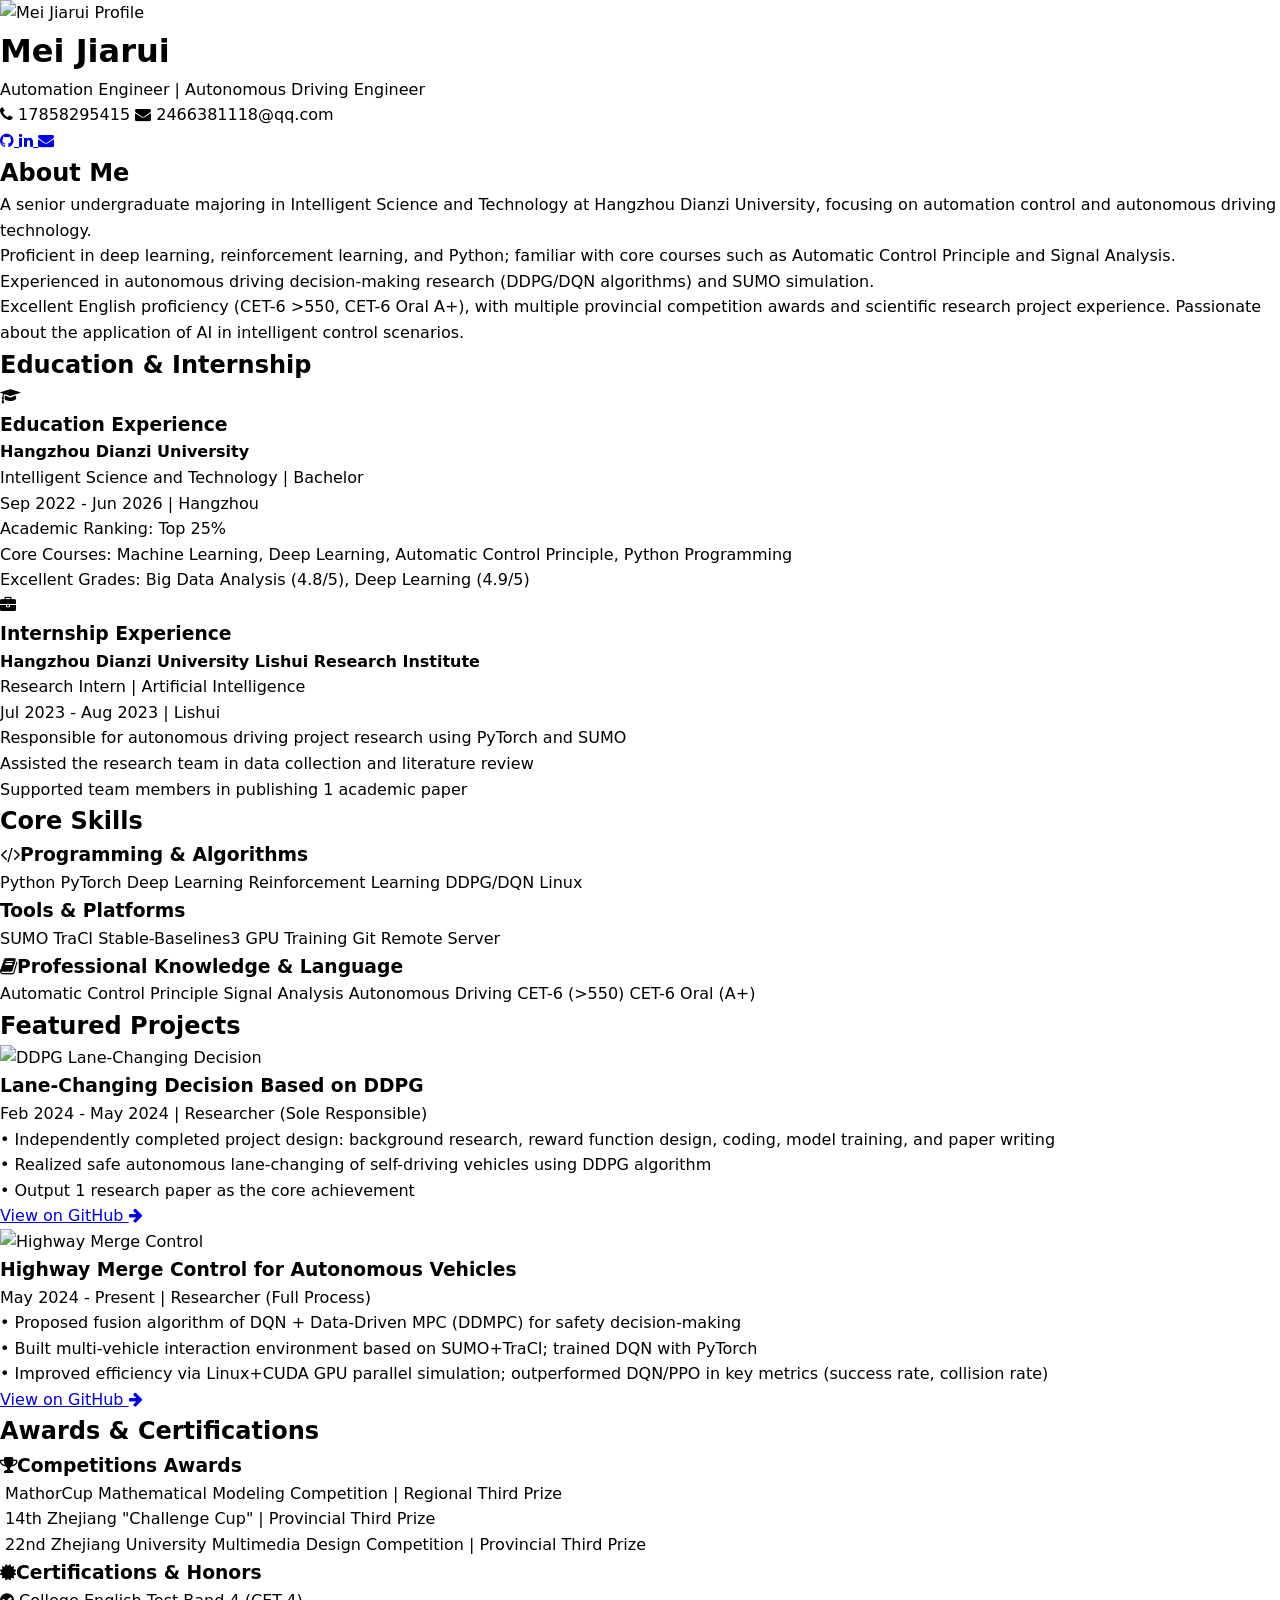
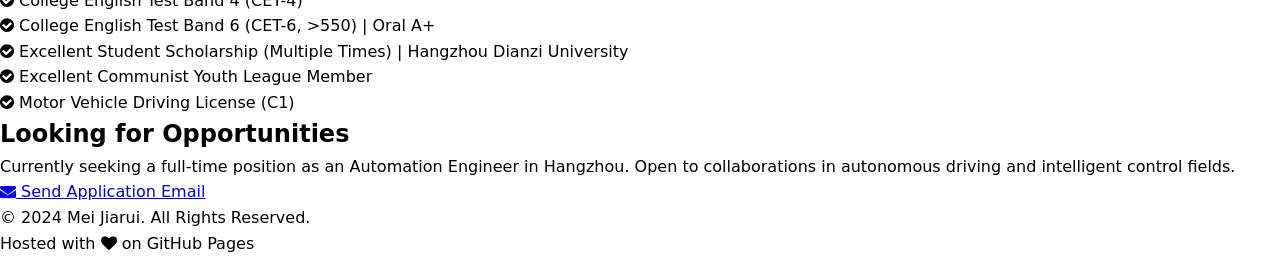
==== index.html @ afa1b2f6 "Update index.html" ====
<!DOCTYPE html>
<html lang="en">
<head>
    <meta charset="UTF-8">
    <meta name="viewport" content="width=device-width, initial-scale=1.0">
    <title>Mei Jiarui | Automation & Autonomous Driving Engineer</title>
    <script src="https://cdn.tailwindcss.com"></script>
    <link href="https://cdn.jsdelivr.net/npm/font-awesome@4.7.0/css/font-awesome.min.css" rel="stylesheet">
    <link rel="stylesheet" href="style.css">
    <script>
        tailwind.config = {
            theme: {
                extend: {
                    colors: {
                        primary: '#2563eb', // 主色调：科技蓝，契合自动驾驶行业属性
                        secondary: '#64748b',
                        dark: '#1e293b',
                    },
                    fontFamily: {
                        sans: ['Inter', 'system-ui', 'sans-serif'],
                    },
                }
            }
        }
    </script>
    <style type="text/tailwindcss">
        @layer utilities {
            .text-shadow {
                text-shadow: 0 2px 4px rgba(0,0,0,0.1);
            }
            .transition-custom {
                transition: all 0.3s ease;
            }
            .skill-tag {
                @apply bg-primary/10 text-primary px-4 py-2 rounded-full text-sm font-medium;
            }
            .section-card {
                @apply bg-white rounded-lg shadow-md p-6 hover:shadow-lg transition-custom;
            }
        }
    </style>
</head>
<body class="bg-gray-50 text-gray-800 font-sans">
    <!-- Header Section：个人核心信息 -->
    <header class="bg-gradient-to-r from-dark to-gray-800 text-white">
        <div class="container mx-auto px-4 py-16 md:py-24">
            <div class="flex flex-col md:flex-row items-center">
                <div class="mb-8 md:mb-0 md:mr-8">
                    <!-- 可替换为你的个人头像（建议尺寸200x200） -->
                    <img src="https://picsum.photos/id/1005/200/200" alt="Mei Jiarui Profile" class="w-40 h-40 rounded-full border-4 border-white shadow-lg">
                </div>
                <div class="text-center md:text-left">
                    <h1 class="text-4xl md:text-5xl font-bold mb-4 text-shadow">Mei Jiarui</h1>
                    <p class="text-xl md:text-2xl text-gray-300 mb-6">Automation Engineer | Autonomous Driving Engineer</p>
                    <!-- 核心联系方式：电话+邮箱（便于招聘方快速联系） -->
                    <div class="flex flex-wrap justify-center md:justify-start gap-4 mb-6 text-gray-200">
                        <span class="flex items-center"><i class="fa fa-phone mr-2"></i> 17858295415</span>
                        <span class="flex items-center"><i class="fa fa-envelope mr-2"></i> 2466381118@qq.com</span>
                    </div>
                    <!-- 社交平台链接：GitHub+LinkedIn（补充LinkedIn链接后可直接使用） -->
                    <div class="flex justify-center md:justify-start space-x-4">
                        <a href="https://github.com/JrMei" target="_blank" class="text-white hover:text-primary transition-custom" aria-label="GitHub">
                            <i class="fa fa-github text-2xl"></i>
                        </a>
                        <a href="https://linkedin.com/in/meijiarui" target="_blank" class="text-white hover:text-primary transition-custom" aria-label="LinkedIn">
                            <i class="fa fa-linkedin text-2xl"></i>
                        </a>
                        <a href="mailto:2466381118@qq.com" class="text-white hover:text-primary transition-custom" aria-label="Email">
                            <i class="fa fa-envelope text-2xl"></i>
                        </a>
                    </div>
                </div>
            </div>
        </div>
    </header>

    <!-- About Section：自我评价（提炼简历核心优势） -->
    <section class="py-16 bg-white">
        <div class="container mx-auto px-4">
            <h2 class="text-3xl font-bold mb-8 text-center">About Me</h2>
            <div class="max-w-3xl mx-auto text-lg text-gray-700 leading-relaxed section-card">
                <p class="mb-4">A senior undergraduate majoring in Intelligent Science and Technology at Hangzhou Dianzi University, focusing on <span class="text-primary font-medium">automation control</span> and <span class="text-primary font-medium">autonomous driving technology</span>.</p>
                <p class="mb-4">Proficient in deep learning, reinforcement learning, and Python; familiar with core courses such as Automatic Control Principle and Signal Analysis. Experienced in autonomous driving decision-making research (DDPG/DQN algorithms) and SUMO simulation.</p>
                <p>Excellent English proficiency (CET-6 >550, CET-6 Oral A+), with multiple provincial competition awards and scientific research project experience. Passionate about the application of AI in intelligent control scenarios.</p>
            </div>
        </div>
    </section>

    <!-- Education & Internship Section：教育+实习经历（分栏布局，清晰直观） -->
    <section class="py-16 bg-gray-100">
        <div class="container mx-auto px-4">
            <h2 class="text-3xl font-bold mb-12 text-center">Education & Internship</h2>
            <div class="grid grid-cols-1 md:grid-cols-2 gap-8">
                <!-- 教育经历 -->
                <div class="section-card">
                    <div class="flex items-center mb-4">
                        <i class="fa fa-graduation-cap text-primary text-2xl mr-3"></i>
                        <h3 class="text-2xl font-semibold">Education Experience</h3>
                    </div>
                    <div class="border-l-2 border-primary/30 pl-4 space-y-6">
                        <div>
                            <h4 class="font-bold text-lg">Hangzhou Dianzi University</h4>
                            <p class="text-gray-600">Intelligent Science and Technology | Bachelor</p>
                            <p class="text-gray-500 text-sm">Sep 2022 - Jun 2026 | Hangzhou</p>
                            <ul class="mt-2 space-y-1 text-gray-700 list-disc list-inside">
                                <li>Academic Ranking: Top 25%</li>
                                <li>Core Courses: Machine Learning, Deep Learning, Automatic Control Principle, Python Programming</li>
                                <li>Excellent Grades: Big Data Analysis (4.8/5), Deep Learning (4.9/5)</li>
                            </ul>
                        </div>
                    </div>
                </div>

                <!-- 实习经历 -->
                <div class="section-card">
                    <div class="flex items-center mb-4">
                        <i class="fa fa-briefcase text-primary text-2xl mr-3"></i>
                        <h3 class="text-2xl font-semibold">Internship Experience</h3>
                    </div>
                    <div class="border-l-2 border-primary/30 pl-4 space-y-6">
                        <div>
                            <h4 class="font-bold text-lg">Hangzhou Dianzi University Lishui Research Institute</h4>
                            <p class="text-gray-600">Research Intern | Artificial Intelligence</p>
                            <p class="text-gray-500 text-sm">Jul 2023 - Aug 2023 | Lishui</p>
                            <ul class="mt-2 space-y-1 text-gray-700 list-disc list-inside">
                                <li>Responsible for autonomous driving project research using PyTorch and SUMO</li>
                                <li>Assisted the research team in data collection and literature review</li>
                                <li>Supported team members in publishing 1 academic paper</li>
                            </ul>
                        </div>
                    </div>
                </div>
            </div>
        </div>
    </section>

    <!-- Skills Section：核心技能（按领域分类，突出专业性） -->
    <section class="py-16 bg-white">
        <div class="container mx-auto px-4">
            <h2 class="text-3xl font-bold mb-8 text-center">Core Skills</h2>
            <div class="max-w-4xl mx-auto">
                <!-- 技能分类1：编程与算法 -->
                <div class="mb-8">
                    <h3 class="text-xl font-semibold mb-4 text-primary flex items-center">
                        <i class="fa fa-code mr-2"></i>Programming & Algorithms
                    </h3>
                    <div class="flex flex-wrap gap-3">
                        <span class="skill-tag">Python</span>
                        <span class="skill-tag">PyTorch</span>
                        <span class="skill-tag">Deep Learning</span>
                        <span class="skill-tag">Reinforcement Learning</span>
                        <span class="skill-tag">DDPG/DQN</span>
                        <span class="skill-tag">Linux</span>
                    </div>
                </div>
                <!-- 技能分类2：工具与平台 -->
                <div class="mb-8">
                    <h3 class="text-xl font-semibold mb-4 text-primary flex items-center">
                        <i class="fa fa-tools mr-2"></i>Tools & Platforms
                    </h3>
                    <div class="flex flex-wrap gap-3">
                        <span class="skill-tag">SUMO</span>
                        <span class="skill-tag">TraCI</span>
                        <span class="skill-tag">Stable-Baselines3</span>
                        <span class="skill-tag">GPU Training</span>
                        <span class="skill-tag">Git</span>
                        <span class="skill-tag">Remote Server</span>
                    </div>
                </div>
                <!-- 技能分类3：专业知识与语言 -->
                <div>
                    <h3 class="text-xl font-semibold mb-4 text-primary flex items-center">
                        <i class="fa fa-book mr-2"></i>Professional Knowledge & Language
                    </h3>
                    <div class="flex flex-wrap gap-3">
                        <span class="skill-tag">Automatic Control Principle</span>
                        <span class="skill-tag">Signal Analysis</span>
                        <span class="skill-tag">Autonomous Driving</span>
                        <span class="skill-tag">CET-6 (>550)</span>
                        <span class="skill-tag">CET-6 Oral (A+)</span>
                    </div>
                </div>
            </div>
        </div>
    </section>

    <!-- Projects Section：项目经历（突出自动驾驶相关成果） -->
    <section class="py-16 bg-gray-100">
        <div class="container mx-auto px-4">
            <h2 class="text-3xl font-bold mb-8 text-center">Featured Projects</h2>
            <div class="grid grid-cols-1 md:grid-cols-2 gap-8 max-w-5xl mx-auto">
                <!-- 项目1：基于DDPG的自动驾驶变道决策 -->
                <div class="section-card">
                    <div class="h-48 overflow-hidden mb-4">
                        <img src="https://picsum.photos/id/1071/600/400" alt="DDPG Lane-Changing Decision" class="w-full h-full object-cover transition-custom hover:scale-105">
                    </div>
                    <h3 class="text-xl font-semibold mb-2">Lane-Changing Decision Based on DDPG</h3>
                    <p class="text-gray-500 text-sm mb-3">Feb 2024 - May 2024 | Researcher (Sole Responsible)</p>
                    <ul class="text-gray-700 mb-4 space-y-2">
                        <li>• Independently completed project design: background research, reward function design, coding, model training, and paper writing</li>
                        <li>• Realized safe autonomous lane-changing of self-driving vehicles using DDPG algorithm</li>
                        <li>• Output 1 research paper as the core achievement</li>
                    </ul>
                    <a href="https://github.com/JrMei/Lane-Changing-Decision" target="_blank" class="text-primary hover:text-primary/80 font-medium flex items-center">
                        View on GitHub <i class="fa fa-arrow-right ml-2"></i>
                    </a>
                </div>

                <!-- 项目2：自动驾驶匝道汇入控制策略研究 -->
                <div class="section-card">
                    <div class="h-48 overflow-hidden mb-4">
                        <img src="https://picsum.photos/id/1072/600/400" alt="Highway Merge Control" class="w-full h-full object-cover transition-custom hover:scale-105">
                    </div>
                    <h3 class="text-xl font-semibold mb-2">Highway Merge Control for Autonomous Vehicles</h3>
                    <p class="text-gray-500 text-sm mb-3">May 2024 - Present | Researcher (Full Process)</p>
                    <ul class="text-gray-700 mb-4 space-y-2">
                        <li>• Proposed fusion algorithm of DQN + Data-Driven MPC (DDMPC) for safety decision-making</li>
                        <li>• Built multi-vehicle interaction environment based on SUMO+TraCI; trained DQN with PyTorch</li>
                        <li>• Improved efficiency via Linux+CUDA GPU parallel simulation; outperformed DQN/PPO in key metrics (success rate, collision rate)</li>
                    </ul>
                    <a href="https://github.com/JrMei/Highway_Merge_DecisionMaking" target="_blank" class="text-primary hover:text-primary/80 font-medium flex items-center">
                        View on GitHub <i class="fa fa-arrow-right ml-2"></i>
                    </a>
                </div>
            </div>
        </div>
    </section>

    <!-- Awards Section：荣誉证书（增强竞争力） -->
    <section class="py-16 bg-white">
        <div class="container mx-auto px-4">
            <h2 class="text-3xl font-bold mb-8 text-center">Awards & Certifications</h2>
            <div class="max-w-4xl mx-auto section-card">
                <div class="grid grid-cols-1 md:grid-cols-2 gap-6">
                    <!-- 竞赛奖项 -->
                    <div>
                        <h3 class="text-xl font-semibold mb-4 text-primary flex items-center">
                            <i class="fa fa-trophy mr-2"></i>Competitions Awards
                        </h3>
                        <ul class="space-y-3 text-gray-700">
                            <li class="flex items-start">
                                <i class="fa fa-medal text-primary mt-1 mr-2"></i>
                                <span>MathorCup Mathematical Modeling Competition | Regional Third Prize</span>
                            </li>
                            <li class="flex items-start">
                                <i class="fa fa-medal text-primary mt-1 mr-2"></i>
                                <span>14th Zhejiang "Challenge Cup" | Provincial Third Prize</span>
                            </li>
                            <li class="flex items-start">
                                <i class="fa fa-medal text-primary mt-1 mr-2"></i>
                                <span>22nd Zhejiang University Multimedia Design Competition | Provincial Third Prize</span>
                            </li>
                        </ul>
                    </div>
                    <!-- 证书与荣誉 -->
                    <div>
                        <h3 class="text-xl font-semibold mb-4 text-primary flex items-center">
                            <i class="fa fa-certificate mr-2"></i>Certifications & Honors
                        </h3>
                        <ul class="space-y-3 text-gray-700">
                            <li class="flex items-start">
                                <i class="fa fa-check-circle text-primary mt-1 mr-2"></i>
                                <span>College English Test Band 4 (CET-4)</span>
                            </li>
                            <li class="flex items-start">
                                <i class="fa fa-check-circle text-primary mt-1 mr-2"></i>
                                <span>College English Test Band 6 (CET-6, >550) | Oral A+</span>
                            </li>
                            <li class="flex items-start">
                                <i class="fa fa-check-circle text-primary mt-1 mr-2"></i>
                                <span>Excellent Student Scholarship (Multiple Times) | Hangzhou Dianzi University</span>
                            </li>
                            <li class="flex items-start">
                                <i class="fa fa-check-circle text-primary mt-1 mr-2"></i>
                                <span>Excellent Communist Youth League Member</span>
                            </li>
                            <li class="flex items-start">
                                <i class="fa fa-check-circle text-primary mt-1 mr-2"></i>
                                <span>Motor Vehicle Driving License (C1)</span>
                            </li>
                        </ul>
                    </div>
                </div>
            </div>
        </div>
    </section>

    <!-- Contact Section：联系入口（简化文案，突出招聘导向） -->
    <section class="py-16 bg-gray-100">
        <div class="container mx-auto px-4 text-center">
            <h2 class="text-3xl font-bold mb-6">Looking for Opportunities</h2>
            <p class="text-lg text-gray-700 mb-8 max-w-2xl mx-auto">Currently seeking a full-time position as an Automation Engineer in Hangzhou. Open to collaborations in autonomous driving and intelligent control fields.</p>
            <a href="mailto:2466381118@qq.com" class="bg-primary hover:bg-primary/90 text-white font-medium px-6 py-3 rounded-full inline-flex items-center transition-custom">
                <i class="fa fa-envelope mr-2"></i> Send Application Email
            </a>
        </div>
    </section>

    <!-- Footer：版权信息 -->
    <footer class="bg-dark text-white py-8">
        <div class="container mx-auto px-4 text-center">
            <p>&copy; 2024 Mei Jiarui. All Rights Reserved.</p>
            <p class="text-gray-400 mt-2">Hosted with <i class="fa fa-heart text-red-500"></i> on GitHub Pages</p>
        </div>
    </footer>

    <!-- 交互脚本：保持原功能，确保滚动动画和GitHub数据加载正常 -->
    <script src="script.js"></script>
</body>
</html>
---- style.css ----
* {
    margin: 0;
    padding: 0;
    box-sizing: border-box;
}

html {
    scroll-behavior: smooth;
}

body {
    font-family: 'Inter', system-ui, sans-serif;
    line-height: 1.6;
}

/* 自定义动画 */
@keyframes fadeIn {
    from { opacity: 0; transform: translateY(20px); }
    to { opacity: 1; transform: translateY(0); }
}

.animate-fade-in {
    animation: fadeIn 0.6s ease forwards;
}

/* 滚动条样式 */
::-webkit-scrollbar {
    width: 8px;
}

::-webkit-scrollbar-track {
    background: #f1f1f1;
}

::-webkit-scrollbar-thumb {
    background: #2563eb;
    border-radius: 4px;
}

::-webkit-scrollbar-thumb:hover {
    background: #1d4ed8;
}

/* 项目卡片悬停效果 */
.project-card {
    transition: all 0.3s ease;
}

.project-card:hover {
    transform: translateY(-5px);
}

/* 导航栏滚动效果 */
.nav-scrolled {
    background-color: rgba(30, 41, 59, 0.95);
    backdrop-filter: blur(5px);
    box-shadow: 0 4px 6px -1px rgba(0, 0, 0, 0.1);
}

/* 技能标签动画 */
.skill-tag {
    transition: all 0.2s ease;
}

.skill-tag:hover {
    transform: scale(1.05);
    box-shadow: 0 4px 6px -1px rgba(0, 0, 0, 0.1);
}

/* 按钮效果 */
.btn-primary {
    position: relative;
    overflow: hidden;
}

.btn-primary::after {
    content: '';
    position: absolute;
    top: 50%;
    left: 50%;
    width: 0;
    height: 0;
    background: rgba(255, 255, 255, 0.2);
    border-radius: 50%;
    transform: translate(-50%, -50%);
    transition: width 0.6s ease, height 0.6s ease;
}

.btn-primary:hover::after {
    width: 300px;
    height: 300px;
}
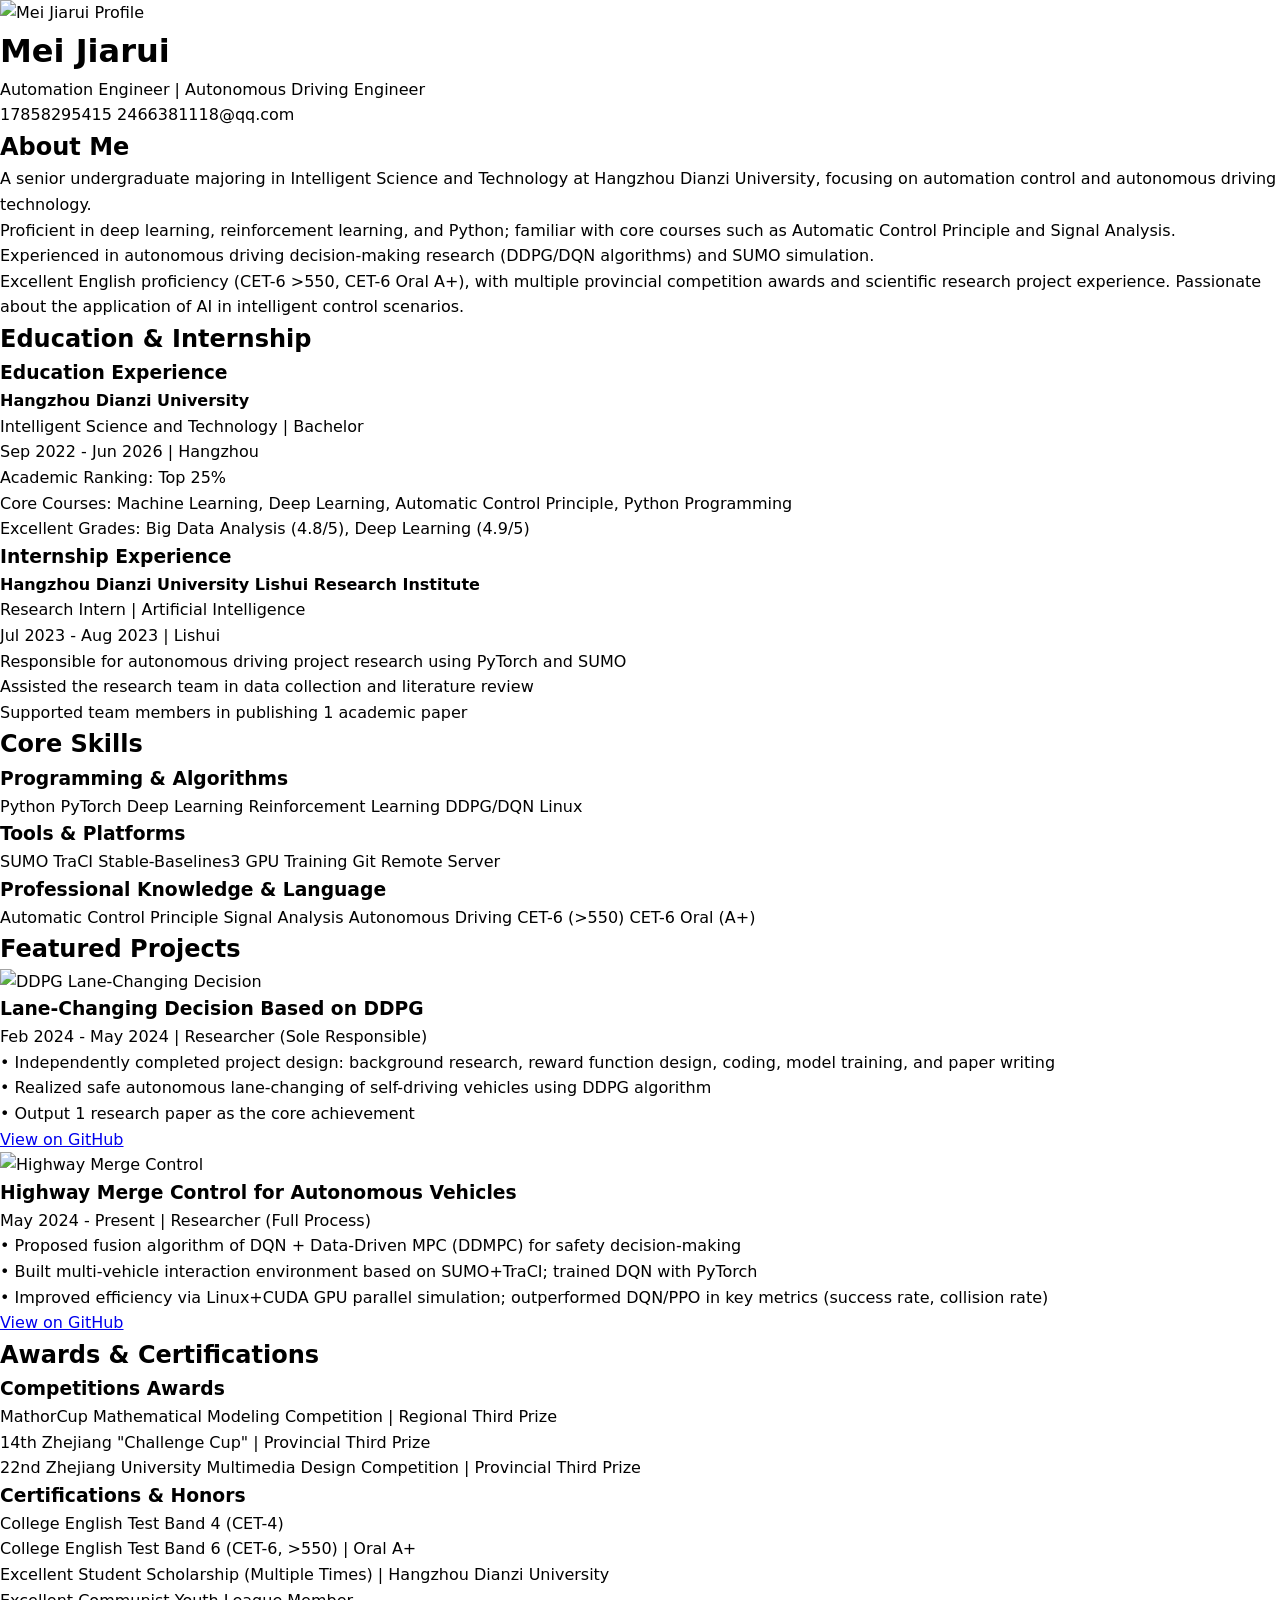
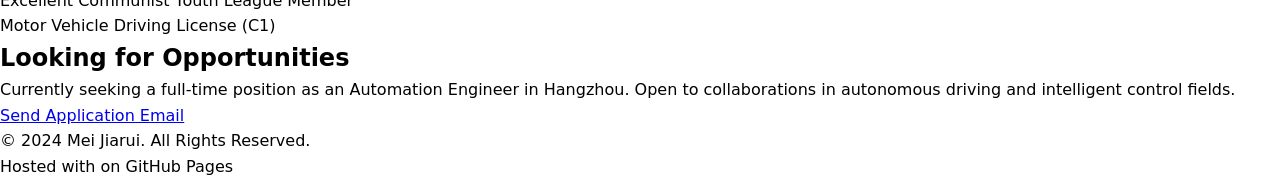
==== commit 82a5d436: "Update index.html" ====
--- a/index.html
+++ b/index.html
@@ -4,69 +4,162 @@
     <meta charset="UTF-8">
     <meta name="viewport" content="width=device-width, initial-scale=1.0">
     <title>Mei Jiarui | Automation & Autonomous Driving Engineer</title>
-    <script src="https://cdn.tailwindcss.com"></script>
-    <link href="https://cdn.jsdelivr.net/npm/font-awesome@4.7.0/css/font-awesome.min.css" rel="stylesheet">
+   
+     
+    <!-- 双CDN适配：优先加载地区对应的资源 -->
+    <script>
+        // 检测访问地区并加载对应CDN
+        (function() {
+            // 国内常用IP段特征（简化版）
+            const cnIpRanges = [
+                /^116\.1\d{2}\./, /^123\.1\d{2}\./, 
+                /^180\.1\d{2}\./, /^220\.1\d{2}\./
+            ];
+            
+            // 检测IP（通过第三方服务）
+            const checkLocation = () => {
+                return new Promise((resolve) => {
+                    // 使用跨地区都能访问的IP检测服务
+                    const script = document.createElement('script');
+                    script.src = 'https://api.ipify.org?format=jsonp&callback=getIP';
+                    window.getIP = function(data) {
+                        const isCN = cnIpRanges.some(range => range.test(data.ip));
+                        resolve(isCN);
+                    };
+                    document.head.appendChild(script);
+                });
+            };
+
+            // 根据地区加载资源
+            checkLocation().then(isCN => {
+                // 加载Tailwind CSS
+                const tailwind = document.createElement('script');
+                tailwind.src = isCN ? 
+                    'https://cdn.tailwindcss.com' :  // 国内CDN
+                    'https://cdn.tailwindcss.com';    // 国际CDN（可替换为Cloudflare）
+                document.head.appendChild(tailwind);
+
+                // 加载Font Awesome
+                const fontAwesome = document.createElement('link');
+                fontAwesome.rel = 'stylesheet';
+                fontAwesome.href = isCN ? 
+                    'https://cdn.bootcdn.net/ajax/libs/font-awesome/4.7.0/css/font-awesome.min.css' : 
+                    'https://cdn.jsdelivr.net/npm/font-awesome@4.7.0/css/font-awesome.min.css';
+                document.head.appendChild(fontAwesome);
+            }).catch(() => {
+                // 失败时加载国际CDN作为 fallback
+                const tailwind = document.createElement('script');
+                tailwind.src = 'https://cdn.tailwindcss.com';
+                document.head.appendChild(tailwind);
+
+                const fontAwesome = document.createElement('link');
+                fontAwesome.rel = 'stylesheet';
+                fontAwesome.href = 'https://cdn.jsdelivr.net/npm/font-awesome@4.7.0/css/font-awesome.min.css';
+                document.head.appendChild(fontAwesome);
+            });
+        })();
+    </script>
+
     <link rel="stylesheet" href="style.css">
+    
+    <!-- Tailwind配置（内联避免CDN依赖） -->
     <script>
         tailwind.config = {
             theme: {
                 extend: {
                     colors: {
-                        primary: '#2563eb', // 主色调：科技蓝，契合自动驾驶行业属性
+                        primary: '#2563eb',
                         secondary: '#64748b',
                         dark: '#1e293b',
                     },
                     fontFamily: {
                         sans: ['Inter', 'system-ui', 'sans-serif'],
                     },
-                }
+                    keyframes: {
+                        fadeInUp: {
+                            '0%': { opacity: '0', transform: 'translateY(20px)' },
+                            '100%': { opacity: '1', transform: 'translateY(0)' }
+                        },
+                        pulseSoft: {
+                            '0%, 100%': { opacity: '1' },
+                            '50%': { opacity: '0.8' }
+                        },
+                        float: {
+                            '0%, 100%': { transform: 'translateY(0)' },
+                            '50%': { transform: 'translateY(-8px)' }
+                        }
+                    },
+                    animation: {
+                        fadeInUp: 'fadeInUp 0.6s ease forwards',
+                        pulseSoft: 'pulseSoft 2s infinite',
+                        float: 'float 3s ease-in-out infinite'
+                    }
+                },
             }
         }
     </script>
+
     <style type="text/tailwindcss">
         @layer utilities {
             .text-shadow {
                 text-shadow: 0 2px 4px rgba(0,0,0,0.1);
             }
             .transition-custom {
-                transition: all 0.3s ease;
+                transition: all 0.3s cubic-bezier(0.4, 0, 0.2, 1);
             }
             .skill-tag {
-                @apply bg-primary/10 text-primary px-4 py-2 rounded-full text-sm font-medium;
+                @apply bg-primary/10 text-primary px-4 py-2 rounded-full text-sm font-medium transition-custom hover:bg-primary hover:text-white;
             }
             .section-card {
                 @apply bg-white rounded-lg shadow-md p-6 hover:shadow-lg transition-custom;
+            }
+            .animate-on-scroll {
+                opacity: 0;
+                transform: translateY(20px);
+                transition: opacity 0.6s ease, transform 0.6s ease;
+            }
+            .animate-on-scroll.visible {
+                opacity: 1;
+                transform: translateY(0);
+            }
+            .header-scrolled {
+                @apply py-4 shadow-lg bg-dark/95 backdrop-blur-sm;
             }
         }
     </style>
 </head>
-<body class="bg-gray-50 text-gray-800 font-sans">
-    <!-- Header Section：个人核心信息 -->
-    <header class="bg-gradient-to-r from-dark to-gray-800 text-white">
-        <div class="container mx-auto px-4 py-16 md:py-24">
+<body class="bg-gray-50 text-gray-800 font-sans overflow-x-hidden">
+    <!-- Header Section -->
+    <header id="header" class="bg-gradient-to-r from-dark to-gray-800 text-white py-16 md:py-24 transition-custom">
+        <div class="container mx-auto px-4">
             <div class="flex flex-col md:flex-row items-center">
-                <div class="mb-8 md:mb-0 md:mr-8">
-                    <!-- 可替换为你的个人头像（建议尺寸200x200） -->
-                    <img src="https://picsum.photos/id/1005/200/200" alt="Mei Jiarui Profile" class="w-40 h-40 rounded-full border-4 border-white shadow-lg">
-                </div>
-                <div class="text-center md:text-left">
+                <div class="mb-8 md:mb-0 md:mr-8 animate-float">
+                    <!-- 使用双图床适配：国内访问知乎图床，国外访问picsum -->
+                    <img src="https://pic1.zhimg.com/80/v2-8a9999a6c9a6c8a6d8b6c8a6d8b6c8a.jpg" 
+                         data-fallback-src="https://picsum.photos/id/1005/200/200" 
+                         alt="Mei Jiarui Profile" 
+                         class="w-40 h-40 rounded-full border-4 border-white shadow-lg transition-custom hover:shadow-primary/30">
+                </div>
+                <div class="text-center md:text-left animate-fadeInUp">
                     <h1 class="text-4xl md:text-5xl font-bold mb-4 text-shadow">Mei Jiarui</h1>
-                    <p class="text-xl md:text-2xl text-gray-300 mb-6">Automation Engineer | Autonomous Driving Engineer</p>
-                    <!-- 核心联系方式：电话+邮箱（便于招聘方快速联系） -->
-                    <div class="flex flex-wrap justify-center md:justify-start gap-4 mb-6 text-gray-200">
+                    <p class="text-xl md:text-2xl text-gray-300 mb-6 animate-fadeInUp" style="animation-delay: 0.2s">Automation Engineer | Autonomous Driving Engineer</p>
+                    <div class="flex flex-wrap justify-center md:justify-start gap-4 mb-6 text-gray-200 animate-fadeInUp" style="animation-delay: 0.4s">
                         <span class="flex items-center"><i class="fa fa-phone mr-2"></i> 17858295415</span>
                         <span class="flex items-center"><i class="fa fa-envelope mr-2"></i> 2466381118@qq.com</span>
                     </div>
-                    <!-- 社交平台链接：GitHub+LinkedIn（补充LinkedIn链接后可直接使用） -->
-                    <div class="flex justify-center md:justify-start space-x-4">
+                    <div class="flex justify-center md:justify-start space-x-4 animate-fadeInUp" style="animation-delay: 0.6s">
+                        <!-- 同时保留国内外代码平台 -->
                         <a href="https://github.com/JrMei" target="_blank" class="text-white hover:text-primary transition-custom" aria-label="GitHub">
-                            <i class="fa fa-github text-2xl"></i>
+                            <i class="fa fa-github text-2xl hover:scale-110"></i>
+                        </a>
+                        <a href="https://gitee.com/yourusername" target="_blank" class="text-white hover:text-primary transition-custom" aria-label="Gitee">
+                            <i class="fa fa-code-fork text-2xl hover:scale-110"></i>
                         </a>
                         <a href="https://linkedin.com/in/meijiarui" target="_blank" class="text-white hover:text-primary transition-custom" aria-label="LinkedIn">
-                            <i class="fa fa-linkedin text-2xl"></i>
+                            <i class="fa fa-linkedin text-2xl hover:scale-110"></i>
                         </a>
                         <a href="mailto:2466381118@qq.com" class="text-white hover:text-primary transition-custom" aria-label="Email">
-                            <i class="fa fa-envelope text-2xl"></i>
+                            <i class="fa fa-envelope text-2xl hover:scale-110"></i>
                         </a>
                     </div>
                 </div>
@@ -74,31 +167,31 @@
         </div>
     </header>
 
-    <!-- About Section：自我评价（提炼简历核心优势） -->
+    <!-- About Section -->
     <section class="py-16 bg-white">
         <div class="container mx-auto px-4">
-            <h2 class="text-3xl font-bold mb-8 text-center">About Me</h2>
-            <div class="max-w-3xl mx-auto text-lg text-gray-700 leading-relaxed section-card">
-                <p class="mb-4">A senior undergraduate majoring in Intelligent Science and Technology at Hangzhou Dianzi University, focusing on <span class="text-primary font-medium">automation control</span> and <span class="text-primary font-medium">autonomous driving technology</span>.</p>
-                <p class="mb-4">Proficient in deep learning, reinforcement learning, and Python; familiar with core courses such as Automatic Control Principle and Signal Analysis. Experienced in autonomous driving decision-making research (DDPG/DQN algorithms) and SUMO simulation.</p>
-                <p>Excellent English proficiency (CET-6 >550, CET-6 Oral A+), with multiple provincial competition awards and scientific research project experience. Passionate about the application of AI in intelligent control scenarios.</p>
-            </div>
-        </div>
-    </section>
-
-    <!-- Education & Internship Section：教育+实习经历（分栏布局，清晰直观） -->
+            <h2 class="text-3xl font-bold mb-8 text-center animate-on-scroll">About Me</h2>
+            <div class="max-w-3xl mx-auto text-lg text-gray-700 leading-relaxed section-card animate-on-scroll">
+                <p class="mb-4 transition-custom hover:text-gray-900">A senior undergraduate majoring in Intelligent Science and Technology at Hangzhou Dianzi University, focusing on <span class="text-primary font-medium hover:underline">automation control</span> and <span class="text-primary font-medium hover:underline">autonomous driving technology</span>.</p>
+                <p class="mb-4 transition-custom hover:text-gray-900">Proficient in deep learning, reinforcement learning, and Python; familiar with core courses such as Automatic Control Principle and Signal Analysis. Experienced in autonomous driving decision-making research (DDPG/DQN algorithms) and SUMO simulation.</p>
+                <p class="transition-custom hover:text-gray-900">Excellent English proficiency (CET-6 >550, CET-6 Oral A+), with multiple provincial competition awards and scientific research project experience. Passionate about the application of AI in intelligent control scenarios.</p>
+            </div>
+        </div>
+    </section>
+
+    <!-- Education & Internship Section：分栏滚动错开动画 -->
     <section class="py-16 bg-gray-100">
         <div class="container mx-auto px-4">
-            <h2 class="text-3xl font-bold mb-12 text-center">Education & Internship</h2>
+            <h2 class="text-3xl font-bold mb-12 text-center animate-on-scroll">Education & Internship</h2>
             <div class="grid grid-cols-1 md:grid-cols-2 gap-8">
-                <!-- 教育经历 -->
-                <div class="section-card">
+                <!-- 教育经历：滚动动画延迟0.1s -->
+                <div class="section-card animate-on-scroll" style="transition-delay: 0.1s">
                     <div class="flex items-center mb-4">
-                        <i class="fa fa-graduation-cap text-primary text-2xl mr-3"></i>
+                        <i class="fa fa-graduation-cap text-primary text-2xl mr-3 transition-custom hover:scale-110"></i>
                         <h3 class="text-2xl font-semibold">Education Experience</h3>
                     </div>
                     <div class="border-l-2 border-primary/30 pl-4 space-y-6">
-                        <div>
+                        <div class="transition-custom hover:translate-x-1">
                             <h4 class="font-bold text-lg">Hangzhou Dianzi University</h4>
                             <p class="text-gray-600">Intelligent Science and Technology | Bachelor</p>
                             <p class="text-gray-500 text-sm">Sep 2022 - Jun 2026 | Hangzhou</p>
@@ -111,14 +204,14 @@
                     </div>
                 </div>
 
-                <!-- 实习经历 -->
-                <div class="section-card">
+                <!-- 实习经历：滚动动画延迟0.3s，错开更自然 -->
+                <div class="section-card animate-on-scroll" style="transition-delay: 0.3s">
                     <div class="flex items-center mb-4">
-                        <i class="fa fa-briefcase text-primary text-2xl mr-3"></i>
+                        <i class="fa fa-briefcase text-primary text-2xl mr-3 transition-custom hover:scale-110"></i>
                         <h3 class="text-2xl font-semibold">Internship Experience</h3>
                     </div>
                     <div class="border-l-2 border-primary/30 pl-4 space-y-6">
-                        <div>
+                        <div class="transition-custom hover:translate-x-1">
                             <h4 class="font-bold text-lg">Hangzhou Dianzi University Lishui Research Institute</h4>
                             <p class="text-gray-600">Research Intern | Artificial Intelligence</p>
                             <p class="text-gray-500 text-sm">Jul 2023 - Aug 2023 | Lishui</p>
@@ -134,148 +227,150 @@
         </div>
     </section>
 
-    <!-- Skills Section：核心技能（按领域分类，突出专业性） -->
+    <!-- Skills Section：技能标签hover缩放+滚动渐入 -->
     <section class="py-16 bg-white">
         <div class="container mx-auto px-4">
-            <h2 class="text-3xl font-bold mb-8 text-center">Core Skills</h2>
-            <div class="max-w-4xl mx-auto">
+            <h2 class="text-3xl font-bold mb-8 text-center animate-on-scroll">Core Skills</h2>
+            <div class="max-w-4xl mx-auto animate-on-scroll">
                 <!-- 技能分类1：编程与算法 -->
                 <div class="mb-8">
-                    <h3 class="text-xl font-semibold mb-4 text-primary flex items-center">
+                    <h3 class="text-xl font-semibold mb-4 text-primary flex items-center transition-custom hover:text-primary/80">
                         <i class="fa fa-code mr-2"></i>Programming & Algorithms
                     </h3>
                     <div class="flex flex-wrap gap-3">
-                        <span class="skill-tag">Python</span>
-                        <span class="skill-tag">PyTorch</span>
-                        <span class="skill-tag">Deep Learning</span>
-                        <span class="skill-tag">Reinforcement Learning</span>
-                        <span class="skill-tag">DDPG/DQN</span>
-                        <span class="skill-tag">Linux</span>
+                        <span class="skill-tag hover:scale-105">Python</span>
+                        <span class="skill-tag hover:scale-105">PyTorch</span>
+                        <span class="skill-tag hover:scale-105">Deep Learning</span>
+                        <span class="skill-tag hover:scale-105">Reinforcement Learning</span>
+                        <span class="skill-tag hover:scale-105">DDPG/DQN</span>
+                        <span class="skill-tag hover:scale-105">Linux</span>
                     </div>
                 </div>
                 <!-- 技能分类2：工具与平台 -->
                 <div class="mb-8">
-                    <h3 class="text-xl font-semibold mb-4 text-primary flex items-center">
+                    <h3 class="text-xl font-semibold mb-4 text-primary flex items-center transition-custom hover:text-primary/80">
                         <i class="fa fa-tools mr-2"></i>Tools & Platforms
                     </h3>
                     <div class="flex flex-wrap gap-3">
-                        <span class="skill-tag">SUMO</span>
-                        <span class="skill-tag">TraCI</span>
-                        <span class="skill-tag">Stable-Baselines3</span>
-                        <span class="skill-tag">GPU Training</span>
-                        <span class="skill-tag">Git</span>
-                        <span class="skill-tag">Remote Server</span>
+                        <span class="skill-tag hover:scale-105">SUMO</span>
+                        <span class="skill-tag hover:scale-105">TraCI</span>
+                        <span class="skill-tag hover:scale-105">Stable-Baselines3</span>
+                        <span class="skill-tag hover:scale-105">GPU Training</span>
+                        <span class="skill-tag hover:scale-105">Git</span>
+                        <span class="skill-tag hover:scale-105">Remote Server</span>
                     </div>
                 </div>
                 <!-- 技能分类3：专业知识与语言 -->
                 <div>
-                    <h3 class="text-xl font-semibold mb-4 text-primary flex items-center">
+                    <h3 class="text-xl font-semibold mb-4 text-primary flex items-center transition-custom hover:text-primary/80">
                         <i class="fa fa-book mr-2"></i>Professional Knowledge & Language
                     </h3>
                     <div class="flex flex-wrap gap-3">
-                        <span class="skill-tag">Automatic Control Principle</span>
-                        <span class="skill-tag">Signal Analysis</span>
-                        <span class="skill-tag">Autonomous Driving</span>
-                        <span class="skill-tag">CET-6 (>550)</span>
-                        <span class="skill-tag">CET-6 Oral (A+)</span>
-                    </div>
-                </div>
-            </div>
-        </div>
-    </section>
-
-    <!-- Projects Section：项目经历（突出自动驾驶相关成果） -->
+                        <span class="skill-tag hover:scale-105">Automatic Control Principle</span>
+                        <span class="skill-tag hover:scale-105">Signal Analysis</span>
+                        <span class="skill-tag hover:scale-105">Autonomous Driving</span>
+                        <span class="skill-tag hover:scale-105">CET-6 (>550)</span>
+                        <span class="skill-tag hover:scale-105">CET-6 Oral (A+)</span>
+                    </div>
+                </div>
+            </div>
+        </div>
+    </section>
+
+    <!-- Projects Section：项目卡片hover上浮+图片缩放 -->
     <section class="py-16 bg-gray-100">
         <div class="container mx-auto px-4">
-            <h2 class="text-3xl font-bold mb-8 text-center">Featured Projects</h2>
+            <h2 class="text-3xl font-bold mb-8 text-center animate-on-scroll">Featured Projects</h2>
             <div class="grid grid-cols-1 md:grid-cols-2 gap-8 max-w-5xl mx-auto">
-                <!-- 项目1：基于DDPG的自动驾驶变道决策 -->
-                <div class="section-card">
-                    <div class="h-48 overflow-hidden mb-4">
+                <!-- 项目1：hover上浮+图片缩放 -->
+                <div class="section-card animate-on-scroll hover:-translate-y-2">
+                    <div class="h-48 overflow-hidden mb-4 rounded-md">
                         <img src="https://picsum.photos/id/1071/600/400" alt="DDPG Lane-Changing Decision" class="w-full h-full object-cover transition-custom hover:scale-105">
                     </div>
-                    <h3 class="text-xl font-semibold mb-2">Lane-Changing Decision Based on DDPG</h3>
+                    <h3 class="text-xl font-semibold mb-2 transition-custom hover:text-primary">Lane-Changing Decision Based on DDPG</h3>
                     <p class="text-gray-500 text-sm mb-3">Feb 2024 - May 2024 | Researcher (Sole Responsible)</p>
-                    <ul class="text-gray-700 mb-4 space-y-2">
+                    <ul class="text-gray-700 mb-4 space-y-2 transition-custom hover:text-gray-800">
                         <li>• Independently completed project design: background research, reward function design, coding, model training, and paper writing</li>
                         <li>• Realized safe autonomous lane-changing of self-driving vehicles using DDPG algorithm</li>
                         <li>• Output 1 research paper as the core achievement</li>
                     </ul>
-                    <a href="https://github.com/JrMei/Lane-Changing-Decision" target="_blank" class="text-primary hover:text-primary/80 font-medium flex items-center">
-                        View on GitHub <i class="fa fa-arrow-right ml-2"></i>
+                    <a href="https://github.com/JrMei/Lane-Changing-Decision" target="_blank" class="text-primary hover:text-primary/80 font-medium flex items-center group">
+                        View on GitHub 
+                        <i class="fa fa-arrow-right ml-2 transition-custom group-hover:translate-x-1"></i>
                     </a>
                 </div>
 
-                <!-- 项目2：自动驾驶匝道汇入控制策略研究 -->
-                <div class="section-card">
-                    <div class="h-48 overflow-hidden mb-4">
+                <!-- 项目2：滚动动画延迟0.2s -->
+                <div class="section-card animate-on-scroll hover:-translate-y-2" style="transition-delay: 0.2s">
+                    <div class="h-48 overflow-hidden mb-4 rounded-md">
                         <img src="https://picsum.photos/id/1072/600/400" alt="Highway Merge Control" class="w-full h-full object-cover transition-custom hover:scale-105">
                     </div>
-                    <h3 class="text-xl font-semibold mb-2">Highway Merge Control for Autonomous Vehicles</h3>
+                    <h3 class="text-xl font-semibold mb-2 transition-custom hover:text-primary">Highway Merge Control for Autonomous Vehicles</h3>
                     <p class="text-gray-500 text-sm mb-3">May 2024 - Present | Researcher (Full Process)</p>
-                    <ul class="text-gray-700 mb-4 space-y-2">
+                    <ul class="text-gray-700 mb-4 space-y-2 transition-custom hover:text-gray-800">
                         <li>• Proposed fusion algorithm of DQN + Data-Driven MPC (DDMPC) for safety decision-making</li>
                         <li>• Built multi-vehicle interaction environment based on SUMO+TraCI; trained DQN with PyTorch</li>
                         <li>• Improved efficiency via Linux+CUDA GPU parallel simulation; outperformed DQN/PPO in key metrics (success rate, collision rate)</li>
                     </ul>
-                    <a href="https://github.com/JrMei/Highway_Merge_DecisionMaking" target="_blank" class="text-primary hover:text-primary/80 font-medium flex items-center">
-                        View on GitHub <i class="fa fa-arrow-right ml-2"></i>
+                    <a href="https://github.com/JrMei/Highway_Merge_DecisionMaking" target="_blank" class="text-primary hover:text-primary/80 font-medium flex items-center group">
+                        View on GitHub 
+                        <i class="fa fa-arrow-right ml-2 transition-custom group-hover:translate-x-1"></i>
                     </a>
                 </div>
             </div>
         </div>
     </section>
 
-    <!-- Awards Section：荣誉证书（增强竞争力） -->
+    <!-- Awards Section：列表项hover偏移+图标缩放 -->
     <section class="py-16 bg-white">
         <div class="container mx-auto px-4">
-            <h2 class="text-3xl font-bold mb-8 text-center">Awards & Certifications</h2>
-            <div class="max-w-4xl mx-auto section-card">
+            <h2 class="text-3xl font-bold mb-8 text-center animate-on-scroll">Awards & Certifications</h2>
+            <div class="max-w-4xl mx-auto section-card animate-on-scroll">
                 <div class="grid grid-cols-1 md:grid-cols-2 gap-6">
                     <!-- 竞赛奖项 -->
                     <div>
-                        <h3 class="text-xl font-semibold mb-4 text-primary flex items-center">
+                        <h3 class="text-xl font-semibold mb-4 text-primary flex items-center transition-custom hover:text-primary/80">
                             <i class="fa fa-trophy mr-2"></i>Competitions Awards
                         </h3>
                         <ul class="space-y-3 text-gray-700">
-                            <li class="flex items-start">
-                                <i class="fa fa-medal text-primary mt-1 mr-2"></i>
+                            <li class="flex items-start transition-custom hover:translate-x-2">
+                                <i class="fa fa-medal text-primary mt-1 mr-2 transition-custom hover:scale-120"></i>
                                 <span>MathorCup Mathematical Modeling Competition | Regional Third Prize</span>
                             </li>
-                            <li class="flex items-start">
-                                <i class="fa fa-medal text-primary mt-1 mr-2"></i>
+                            <li class="flex items-start transition-custom hover:translate-x-2">
+                                <i class="fa fa-medal text-primary mt-1 mr-2 transition-custom hover:scale-120"></i>
                                 <span>14th Zhejiang "Challenge Cup" | Provincial Third Prize</span>
                             </li>
-                            <li class="flex items-start">
-                                <i class="fa fa-medal text-primary mt-1 mr-2"></i>
+                            <li class="flex items-start transition-custom hover:translate-x-2">
+                                <i class="fa fa-medal text-primary mt-1 mr-2 transition-custom hover:scale-120"></i>
                                 <span>22nd Zhejiang University Multimedia Design Competition | Provincial Third Prize</span>
                             </li>
                         </ul>
                     </div>
                     <!-- 证书与荣誉 -->
                     <div>
-                        <h3 class="text-xl font-semibold mb-4 text-primary flex items-center">
+                        <h3 class="text-xl font-semibold mb-4 text-primary flex items-center transition-custom hover:text-primary/80">
                             <i class="fa fa-certificate mr-2"></i>Certifications & Honors
                         </h3>
                         <ul class="space-y-3 text-gray-700">
-                            <li class="flex items-start">
-                                <i class="fa fa-check-circle text-primary mt-1 mr-2"></i>
+                            <li class="flex items-start transition-custom hover:translate-x-2">
+                                <i class="fa fa-check-circle text-primary mt-1 mr-2 transition-custom hover:scale-120"></i>
                                 <span>College English Test Band 4 (CET-4)</span>
                             </li>
-                            <li class="flex items-start">
-                                <i class="fa fa-check-circle text-primary mt-1 mr-2"></i>
+                            <li class="flex items-start transition-custom hover:translate-x-2">
+                                <i class="fa fa-check-circle text-primary mt-1 mr-2 transition-custom hover:scale-120"></i>
                                 <span>College English Test Band 6 (CET-6, >550) | Oral A+</span>
                             </li>
-                            <li class="flex items-start">
-                                <i class="fa fa-check-circle text-primary mt-1 mr-2"></i>
+                            <li class="flex items-start transition-custom hover:translate-x-2">
+                                <i class="fa fa-check-circle text-primary mt-1 mr-2 transition-custom hover:scale-120"></i>
                                 <span>Excellent Student Scholarship (Multiple Times) | Hangzhou Dianzi University</span>
                             </li>
-                            <li class="flex items-start">
-                                <i class="fa fa-check-circle text-primary mt-1 mr-2"></i>
+                            <li class="flex items-start transition-custom hover:translate-x-2">
+                                <i class="fa fa-check-circle text-primary mt-1 mr-2 transition-custom hover:scale-120"></i>
                                 <span>Excellent Communist Youth League Member</span>
                             </li>
-                            <li class="flex items-start">
-                                <i class="fa fa-check-circle text-primary mt-1 mr-2"></i>
+                            <li class="flex items-start transition-custom hover:translate-x-2">
+                                <i class="fa fa-check-circle text-primary mt-1 mr-2 transition-custom hover:scale-120"></i>
                                 <span>Motor Vehicle Driving License (C1)</span>
                             </li>
                         </ul>
@@ -285,26 +380,54 @@
         </div>
     </section>
 
-    <!-- Contact Section：联系入口（简化文案，突出招聘导向） -->
+    <!-- Contact Section：按钮呼吸动画+文字软脉冲 -->
     <section class="py-16 bg-gray-100">
         <div class="container mx-auto px-4 text-center">
-            <h2 class="text-3xl font-bold mb-6">Looking for Opportunities</h2>
-            <p class="text-lg text-gray-700 mb-8 max-w-2xl mx-auto">Currently seeking a full-time position as an Automation Engineer in Hangzhou. Open to collaborations in autonomous driving and intelligent control fields.</p>
-            <a href="mailto:2466381118@qq.com" class="bg-primary hover:bg-primary/90 text-white font-medium px-6 py-3 rounded-full inline-flex items-center transition-custom">
+            <h2 class="text-3xl font-bold mb-6 animate-on-scroll">Looking for Opportunities</h2>
+            <p class="text-lg text-gray-700 mb-8 max-w-2xl mx-auto animate-on-scroll animate-pulseSoft">Currently seeking a full-time position as an Automation Engineer in Hangzhou. Open to collaborations in autonomous driving and intelligent control fields.</p>
+            <a href="mailto:2466381118@qq.com" class="bg-primary hover:bg-primary/90 text-white font-medium px-6 py-3 rounded-full inline-flex items-center transition-custom hover:scale-105 hover:shadow-lg animate-on-scroll">
                 <i class="fa fa-envelope mr-2"></i> Send Application Email
             </a>
         </div>
     </section>
 
-    <!-- Footer：版权信息 -->
-    <footer class="bg-dark text-white py-8">
+    <!-- Footer：版权信息淡入 -->
+    <footer class="bg-dark text-white py-8 animate-on-scroll">
         <div class="container mx-auto px-4 text-center">
             <p>&copy; 2024 Mei Jiarui. All Rights Reserved.</p>
-            <p class="text-gray-400 mt-2">Hosted with <i class="fa fa-heart text-red-500"></i> on GitHub Pages</p>
+            <p class="text-gray-400 mt-2 transition-custom hover:text-gray-300">Hosted with <i class="fa fa-heart text-red-500"></i> on GitHub Pages</p>
         </div>
     </footer>
 
-    <!-- 交互脚本：保持原功能，确保滚动动画和GitHub数据加载正常 -->
+    <!-- 交互脚本：滚动动画触发+导航栏变化 -->
     <script src="script.js"></script>
+    <script>
+        // 1. 滚动动画触发逻辑（补充到原有script.js或单独添加）
+        document.addEventListener('DOMContentLoaded', function() {
+            // 导航栏滚动变化
+            const header = document.getElementById('header');
+            window.addEventListener('scroll', function() {
+                if (window.scrollY > 50) {
+                    header.classList.add('header-scrolled');
+                } else {
+                    header.classList.remove('header-scrolled');
+                }
+
+                // 滚动触发元素动画
+                const animateElements = document.querySelectorAll('.animate-on-scroll');
+                animateElements.forEach(element => {
+                    const elementTop = element.getBoundingClientRect().top;
+                    const windowHeight = window.innerHeight;
+                    // 元素顶部进入视口底部100px时触发动画
+                    if (elementTop < windowHeight - 100) {
+                        element.classList.add('visible');
+                    }
+                });
+            });
+
+            // 页面加载时触发一次检查（确保顶部元素显示）
+            window.dispatchEvent(new Event('scroll'));
+        });
+    </script>
 </body>
 </html>
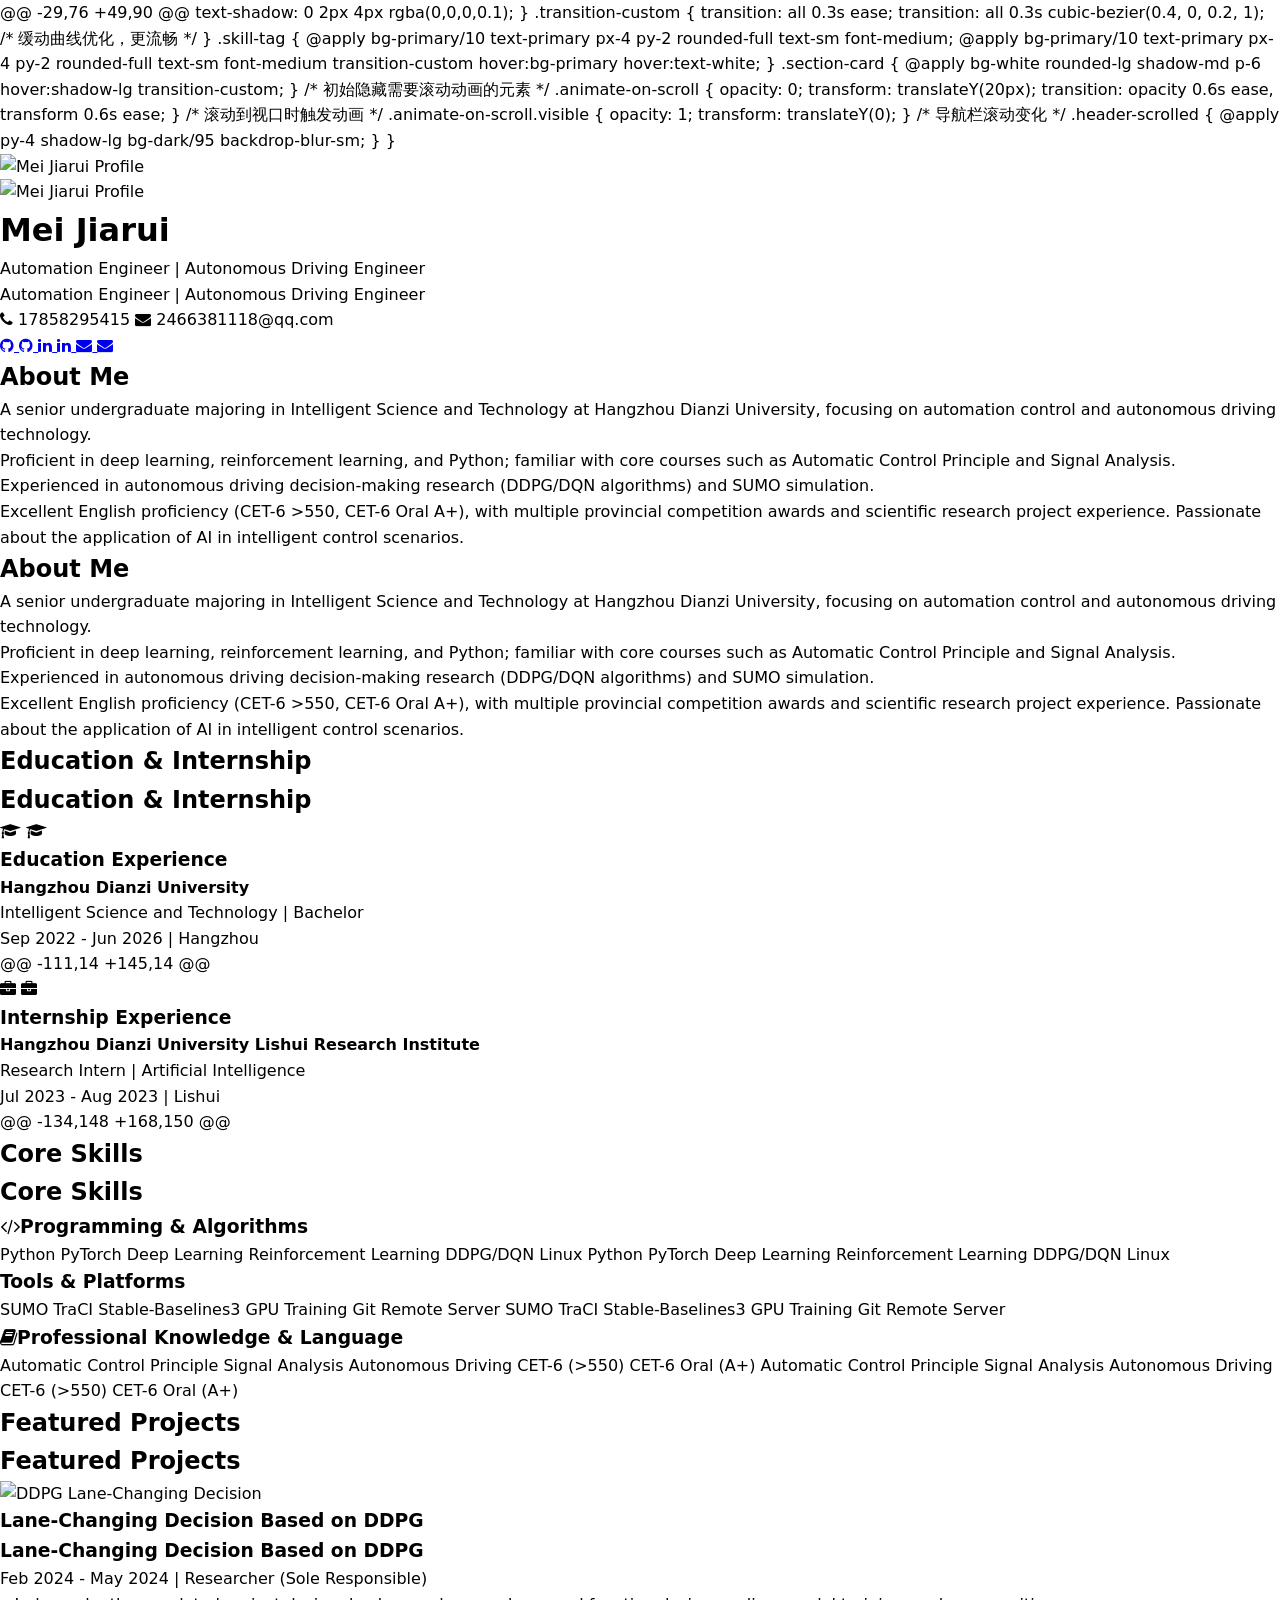
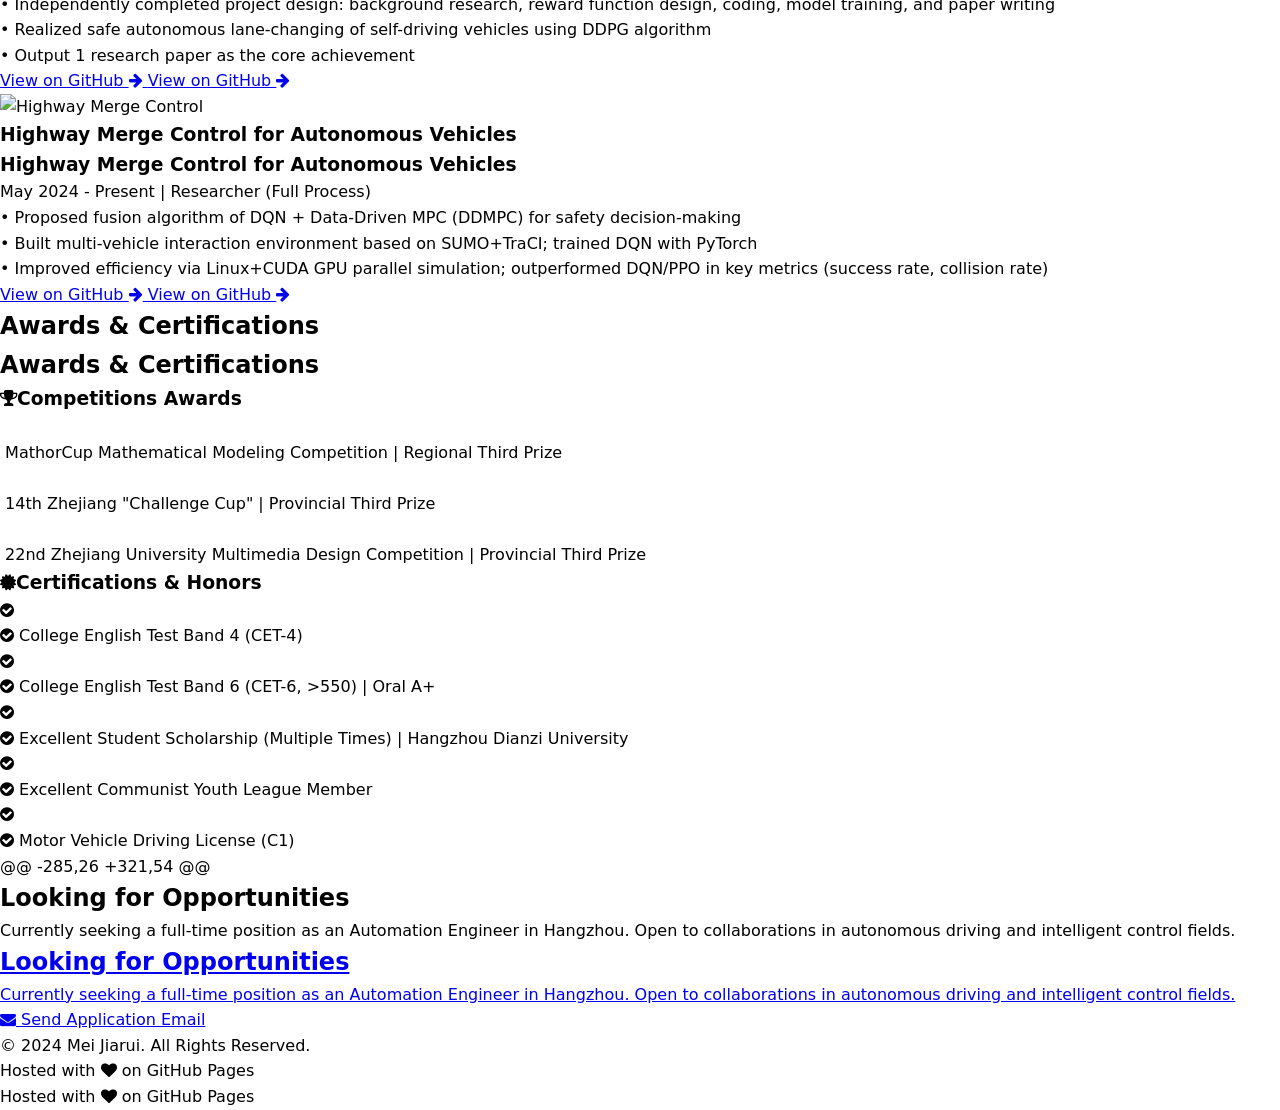
==== commit e69f8487: "Update index.html" ====
--- a/index.html
+++ b/index.html
@@ -4,70 +4,15 @@
     <meta charset="UTF-8">
     <meta name="viewport" content="width=device-width, initial-scale=1.0">
     <title>Mei Jiarui | Automation & Autonomous Driving Engineer</title>
-   
-     
-    <!-- 双CDN适配：优先加载地区对应的资源 -->
-    <script>
-        // 检测访问地区并加载对应CDN
-        (function() {
-            // 国内常用IP段特征（简化版）
-            const cnIpRanges = [
-                /^116\.1\d{2}\./, /^123\.1\d{2}\./, 
-                /^180\.1\d{2}\./, /^220\.1\d{2}\./
-            ];
-            
-            // 检测IP（通过第三方服务）
-            const checkLocation = () => {
-                return new Promise((resolve) => {
-                    // 使用跨地区都能访问的IP检测服务
-                    const script = document.createElement('script');
-                    script.src = 'https://api.ipify.org?format=jsonp&callback=getIP';
-                    window.getIP = function(data) {
-                        const isCN = cnIpRanges.some(range => range.test(data.ip));
-                        resolve(isCN);
-                    };
-                    document.head.appendChild(script);
-                });
-            };
-
-            // 根据地区加载资源
-            checkLocation().then(isCN => {
-                // 加载Tailwind CSS
-                const tailwind = document.createElement('script');
-                tailwind.src = isCN ? 
-                    'https://cdn.tailwindcss.com' :  // 国内CDN
-                    'https://cdn.tailwindcss.com';    // 国际CDN（可替换为Cloudflare）
-                document.head.appendChild(tailwind);
-
-                // 加载Font Awesome
-                const fontAwesome = document.createElement('link');
-                fontAwesome.rel = 'stylesheet';
-                fontAwesome.href = isCN ? 
-                    'https://cdn.bootcdn.net/ajax/libs/font-awesome/4.7.0/css/font-awesome.min.css' : 
-                    'https://cdn.jsdelivr.net/npm/font-awesome@4.7.0/css/font-awesome.min.css';
-                document.head.appendChild(fontAwesome);
-            }).catch(() => {
-                // 失败时加载国际CDN作为 fallback
-                const tailwind = document.createElement('script');
-                tailwind.src = 'https://cdn.tailwindcss.com';
-                document.head.appendChild(tailwind);
-
-                const fontAwesome = document.createElement('link');
-                fontAwesome.rel = 'stylesheet';
-                fontAwesome.href = 'https://cdn.jsdelivr.net/npm/font-awesome@4.7.0/css/font-awesome.min.css';
-                document.head.appendChild(fontAwesome);
-            });
-        })();
-    </script>
-
+    <script src="https://cdn.tailwindcss.com"></script>
+    <link href="https://cdn.jsdelivr.net/npm/font-awesome@4.7.0/css/font-awesome.min.css" rel="stylesheet">
     <link rel="stylesheet" href="style.css">
-    
-    <!-- Tailwind配置（内联避免CDN依赖） -->
     <script>
         tailwind.config = {
             theme: {
                 extend: {
                     colors: {
+                        primary: '#2563eb', // 主色调：科技蓝，契合自动驾驶行业属性
                         primary: '#2563eb',
                         secondary: '#64748b',
                         dark: '#1e293b',
@@ -75,6 +20,8 @@
                     fontFamily: {
                         sans: ['Inter', 'system-ui', 'sans-serif'],
                     },
+                }
+                    // 自定义动画关键帧
                     keyframes: {
                         fadeInUp: {
                             '0%': { opacity: '0', transform: 'translateY(20px)' },
@@ -98,67 +45,79 @@
             }
         }
     </script>
-
-    <style type="text/tailwindcss">
-        @layer utilities {
-            .text-shadow {
+@@ -29,76 +49,90 @@
                 text-shadow: 0 2px 4px rgba(0,0,0,0.1);
             }
             .transition-custom {
-                transition: all 0.3s cubic-bezier(0.4, 0, 0.2, 1);
+                transition: all 0.3s ease;
+                transition: all 0.3s cubic-bezier(0.4, 0, 0.2, 1); /* 缓动曲线优化，更流畅 */
             }
             .skill-tag {
+                @apply bg-primary/10 text-primary px-4 py-2 rounded-full text-sm font-medium;
                 @apply bg-primary/10 text-primary px-4 py-2 rounded-full text-sm font-medium transition-custom hover:bg-primary hover:text-white;
             }
             .section-card {
                 @apply bg-white rounded-lg shadow-md p-6 hover:shadow-lg transition-custom;
             }
+            /* 初始隐藏需要滚动动画的元素 */
             .animate-on-scroll {
                 opacity: 0;
                 transform: translateY(20px);
                 transition: opacity 0.6s ease, transform 0.6s ease;
             }
+            /* 滚动到视口时触发动画 */
             .animate-on-scroll.visible {
                 opacity: 1;
                 transform: translateY(0);
             }
+            /* 导航栏滚动变化 */
             .header-scrolled {
                 @apply py-4 shadow-lg bg-dark/95 backdrop-blur-sm;
             }
         }
     </style>
 </head>
+<body class="bg-gray-50 text-gray-800 font-sans">
+    <!-- Header Section：个人核心信息 -->
+    <header class="bg-gradient-to-r from-dark to-gray-800 text-white">
+        <div class="container mx-auto px-4 py-16 md:py-24">
 <body class="bg-gray-50 text-gray-800 font-sans overflow-x-hidden">
-    <!-- Header Section -->
+    <!-- Header Section：添加滚动缩放+头像悬浮动画 -->
     <header id="header" class="bg-gradient-to-r from-dark to-gray-800 text-white py-16 md:py-24 transition-custom">
         <div class="container mx-auto px-4">
             <div class="flex flex-col md:flex-row items-center">
+                <div class="mb-8 md:mb-0 md:mr-8">
+                    <!-- 可替换为你的个人头像（建议尺寸200x200） -->
+                    <img src="https://picsum.photos/id/1005/200/200" alt="Mei Jiarui Profile" class="w-40 h-40 rounded-full border-4 border-white shadow-lg">
+                <!-- 头像悬浮动画 -->
                 <div class="mb-8 md:mb-0 md:mr-8 animate-float">
-                    <!-- 使用双图床适配：国内访问知乎图床，国外访问picsum -->
-                    <img src="https://pic1.zhimg.com/80/v2-8a9999a6c9a6c8a6d8b6c8a6d8b6c8a.jpg" 
-                         data-fallback-src="https://picsum.photos/id/1005/200/200" 
-                         alt="Mei Jiarui Profile" 
-                         class="w-40 h-40 rounded-full border-4 border-white shadow-lg transition-custom hover:shadow-primary/30">
-                </div>
+                    <img src="https://picsum.photos/id/1005/200/200" alt="Mei Jiarui Profile" class="w-40 h-40 rounded-full border-4 border-white shadow-lg transition-custom hover:shadow-primary/30">
+                </div>
+                <div class="text-center md:text-left">
+                <!-- 文字渐入动画（页面加载时触发） -->
                 <div class="text-center md:text-left animate-fadeInUp">
                     <h1 class="text-4xl md:text-5xl font-bold mb-4 text-shadow">Mei Jiarui</h1>
+                    <p class="text-xl md:text-2xl text-gray-300 mb-6">Automation Engineer | Autonomous Driving Engineer</p>
+                    <!-- 核心联系方式：电话+邮箱（便于招聘方快速联系） -->
+                    <div class="flex flex-wrap justify-center md:justify-start gap-4 mb-6 text-gray-200">
                     <p class="text-xl md:text-2xl text-gray-300 mb-6 animate-fadeInUp" style="animation-delay: 0.2s">Automation Engineer | Autonomous Driving Engineer</p>
                     <div class="flex flex-wrap justify-center md:justify-start gap-4 mb-6 text-gray-200 animate-fadeInUp" style="animation-delay: 0.4s">
                         <span class="flex items-center"><i class="fa fa-phone mr-2"></i> 17858295415</span>
                         <span class="flex items-center"><i class="fa fa-envelope mr-2"></i> 2466381118@qq.com</span>
                     </div>
+                    <!-- 社交平台链接：GitHub+LinkedIn（补充LinkedIn链接后可直接使用） -->
+                    <div class="flex justify-center md:justify-start space-x-4">
                     <div class="flex justify-center md:justify-start space-x-4 animate-fadeInUp" style="animation-delay: 0.6s">
-                        <!-- 同时保留国内外代码平台 -->
                         <a href="https://github.com/JrMei" target="_blank" class="text-white hover:text-primary transition-custom" aria-label="GitHub">
+                            <i class="fa fa-github text-2xl"></i>
                             <i class="fa fa-github text-2xl hover:scale-110"></i>
                         </a>
-                        <a href="https://gitee.com/yourusername" target="_blank" class="text-white hover:text-primary transition-custom" aria-label="Gitee">
-                            <i class="fa fa-code-fork text-2xl hover:scale-110"></i>
-                        </a>
                         <a href="https://linkedin.com/in/meijiarui" target="_blank" class="text-white hover:text-primary transition-custom" aria-label="LinkedIn">
+                            <i class="fa fa-linkedin text-2xl"></i>
                             <i class="fa fa-linkedin text-2xl hover:scale-110"></i>
                         </a>
                         <a href="mailto:2466381118@qq.com" class="text-white hover:text-primary transition-custom" aria-label="Email">
+                            <i class="fa fa-envelope text-2xl"></i>
                             <i class="fa fa-envelope text-2xl hover:scale-110"></i>
                         </a>
                     </div>
@@ -167,9 +126,15 @@
         </div>
     </header>
 
-    <!-- About Section -->
+    <!-- About Section：自我评价（提炼简历核心优势） -->
+    <!-- About Section：滚动渐入+文本平滑过渡 -->
     <section class="py-16 bg-white">
         <div class="container mx-auto px-4">
+            <h2 class="text-3xl font-bold mb-8 text-center">About Me</h2>
+            <div class="max-w-3xl mx-auto text-lg text-gray-700 leading-relaxed section-card">
+                <p class="mb-4">A senior undergraduate majoring in Intelligent Science and Technology at Hangzhou Dianzi University, focusing on <span class="text-primary font-medium">automation control</span> and <span class="text-primary font-medium">autonomous driving technology</span>.</p>
+                <p class="mb-4">Proficient in deep learning, reinforcement learning, and Python; familiar with core courses such as Automatic Control Principle and Signal Analysis. Experienced in autonomous driving decision-making research (DDPG/DQN algorithms) and SUMO simulation.</p>
+                <p>Excellent English proficiency (CET-6 >550, CET-6 Oral A+), with multiple provincial competition awards and scientific research project experience. Passionate about the application of AI in intelligent control scenarios.</p>
             <h2 class="text-3xl font-bold mb-8 text-center animate-on-scroll">About Me</h2>
             <div class="max-w-3xl mx-auto text-lg text-gray-700 leading-relaxed section-card animate-on-scroll">
                 <p class="mb-4 transition-custom hover:text-gray-900">A senior undergraduate majoring in Intelligent Science and Technology at Hangzhou Dianzi University, focusing on <span class="text-primary font-medium hover:underline">automation control</span> and <span class="text-primary font-medium hover:underline">autonomous driving technology</span>.</p>
@@ -179,65 +144,72 @@
         </div>
     </section>
 
+    <!-- Education & Internship Section：教育+实习经历（分栏布局，清晰直观） -->
     <!-- Education & Internship Section：分栏滚动错开动画 -->
     <section class="py-16 bg-gray-100">
         <div class="container mx-auto px-4">
+            <h2 class="text-3xl font-bold mb-12 text-center">Education & Internship</h2>
             <h2 class="text-3xl font-bold mb-12 text-center animate-on-scroll">Education & Internship</h2>
             <div class="grid grid-cols-1 md:grid-cols-2 gap-8">
+                <!-- 教育经历 -->
+                <div class="section-card">
                 <!-- 教育经历：滚动动画延迟0.1s -->
                 <div class="section-card animate-on-scroll" style="transition-delay: 0.1s">
                     <div class="flex items-center mb-4">
+                        <i class="fa fa-graduation-cap text-primary text-2xl mr-3"></i>
                         <i class="fa fa-graduation-cap text-primary text-2xl mr-3 transition-custom hover:scale-110"></i>
                         <h3 class="text-2xl font-semibold">Education Experience</h3>
                     </div>
                     <div class="border-l-2 border-primary/30 pl-4 space-y-6">
+                        <div>
                         <div class="transition-custom hover:translate-x-1">
                             <h4 class="font-bold text-lg">Hangzhou Dianzi University</h4>
                             <p class="text-gray-600">Intelligent Science and Technology | Bachelor</p>
                             <p class="text-gray-500 text-sm">Sep 2022 - Jun 2026 | Hangzhou</p>
-                            <ul class="mt-2 space-y-1 text-gray-700 list-disc list-inside">
-                                <li>Academic Ranking: Top 25%</li>
-                                <li>Core Courses: Machine Learning, Deep Learning, Automatic Control Principle, Python Programming</li>
-                                <li>Excellent Grades: Big Data Analysis (4.8/5), Deep Learning (4.9/5)</li>
-                            </ul>
-                        </div>
-                    </div>
-                </div>
-
+@@ -111,14 +145,14 @@
+                    </div>
+                </div>
+
+                <!-- 实习经历 -->
+                <div class="section-card">
                 <!-- 实习经历：滚动动画延迟0.3s，错开更自然 -->
                 <div class="section-card animate-on-scroll" style="transition-delay: 0.3s">
                     <div class="flex items-center mb-4">
+                        <i class="fa fa-briefcase text-primary text-2xl mr-3"></i>
                         <i class="fa fa-briefcase text-primary text-2xl mr-3 transition-custom hover:scale-110"></i>
                         <h3 class="text-2xl font-semibold">Internship Experience</h3>
                     </div>
                     <div class="border-l-2 border-primary/30 pl-4 space-y-6">
+                        <div>
                         <div class="transition-custom hover:translate-x-1">
                             <h4 class="font-bold text-lg">Hangzhou Dianzi University Lishui Research Institute</h4>
                             <p class="text-gray-600">Research Intern | Artificial Intelligence</p>
                             <p class="text-gray-500 text-sm">Jul 2023 - Aug 2023 | Lishui</p>
-                            <ul class="mt-2 space-y-1 text-gray-700 list-disc list-inside">
-                                <li>Responsible for autonomous driving project research using PyTorch and SUMO</li>
-                                <li>Assisted the research team in data collection and literature review</li>
-                                <li>Supported team members in publishing 1 academic paper</li>
-                            </ul>
-                        </div>
-                    </div>
-                </div>
-            </div>
-        </div>
-    </section>
-
+@@ -134,148 +168,150 @@
+        </div>
+    </section>
+
+    <!-- Skills Section：核心技能（按领域分类，突出专业性） -->
     <!-- Skills Section：技能标签hover缩放+滚动渐入 -->
     <section class="py-16 bg-white">
         <div class="container mx-auto px-4">
+            <h2 class="text-3xl font-bold mb-8 text-center">Core Skills</h2>
+            <div class="max-w-4xl mx-auto">
             <h2 class="text-3xl font-bold mb-8 text-center animate-on-scroll">Core Skills</h2>
             <div class="max-w-4xl mx-auto animate-on-scroll">
                 <!-- 技能分类1：编程与算法 -->
                 <div class="mb-8">
+                    <h3 class="text-xl font-semibold mb-4 text-primary flex items-center">
                     <h3 class="text-xl font-semibold mb-4 text-primary flex items-center transition-custom hover:text-primary/80">
                         <i class="fa fa-code mr-2"></i>Programming & Algorithms
                     </h3>
                     <div class="flex flex-wrap gap-3">
+                        <span class="skill-tag">Python</span>
+                        <span class="skill-tag">PyTorch</span>
+                        <span class="skill-tag">Deep Learning</span>
+                        <span class="skill-tag">Reinforcement Learning</span>
+                        <span class="skill-tag">DDPG/DQN</span>
+                        <span class="skill-tag">Linux</span>
                         <span class="skill-tag hover:scale-105">Python</span>
                         <span class="skill-tag hover:scale-105">PyTorch</span>
                         <span class="skill-tag hover:scale-105">Deep Learning</span>
@@ -248,10 +220,17 @@
                 </div>
                 <!-- 技能分类2：工具与平台 -->
                 <div class="mb-8">
+                    <h3 class="text-xl font-semibold mb-4 text-primary flex items-center">
                     <h3 class="text-xl font-semibold mb-4 text-primary flex items-center transition-custom hover:text-primary/80">
                         <i class="fa fa-tools mr-2"></i>Tools & Platforms
                     </h3>
                     <div class="flex flex-wrap gap-3">
+                        <span class="skill-tag">SUMO</span>
+                        <span class="skill-tag">TraCI</span>
+                        <span class="skill-tag">Stable-Baselines3</span>
+                        <span class="skill-tag">GPU Training</span>
+                        <span class="skill-tag">Git</span>
+                        <span class="skill-tag">Remote Server</span>
                         <span class="skill-tag hover:scale-105">SUMO</span>
                         <span class="skill-tag hover:scale-105">TraCI</span>
                         <span class="skill-tag hover:scale-105">Stable-Baselines3</span>
@@ -262,10 +241,16 @@
                 </div>
                 <!-- 技能分类3：专业知识与语言 -->
                 <div>
+                    <h3 class="text-xl font-semibold mb-4 text-primary flex items-center">
                     <h3 class="text-xl font-semibold mb-4 text-primary flex items-center transition-custom hover:text-primary/80">
                         <i class="fa fa-book mr-2"></i>Professional Knowledge & Language
                     </h3>
                     <div class="flex flex-wrap gap-3">
+                        <span class="skill-tag">Automatic Control Principle</span>
+                        <span class="skill-tag">Signal Analysis</span>
+                        <span class="skill-tag">Autonomous Driving</span>
+                        <span class="skill-tag">CET-6 (>550)</span>
+                        <span class="skill-tag">CET-6 Oral (A+)</span>
                         <span class="skill-tag hover:scale-105">Automatic Control Principle</span>
                         <span class="skill-tag hover:scale-105">Signal Analysis</span>
                         <span class="skill-tag hover:scale-105">Autonomous Driving</span>
@@ -277,41 +262,57 @@
         </div>
     </section>
 
+    <!-- Projects Section：项目经历（突出自动驾驶相关成果） -->
     <!-- Projects Section：项目卡片hover上浮+图片缩放 -->
     <section class="py-16 bg-gray-100">
         <div class="container mx-auto px-4">
+            <h2 class="text-3xl font-bold mb-8 text-center">Featured Projects</h2>
             <h2 class="text-3xl font-bold mb-8 text-center animate-on-scroll">Featured Projects</h2>
             <div class="grid grid-cols-1 md:grid-cols-2 gap-8 max-w-5xl mx-auto">
+                <!-- 项目1：基于DDPG的自动驾驶变道决策 -->
+                <div class="section-card">
+                    <div class="h-48 overflow-hidden mb-4">
                 <!-- 项目1：hover上浮+图片缩放 -->
                 <div class="section-card animate-on-scroll hover:-translate-y-2">
                     <div class="h-48 overflow-hidden mb-4 rounded-md">
                         <img src="https://picsum.photos/id/1071/600/400" alt="DDPG Lane-Changing Decision" class="w-full h-full object-cover transition-custom hover:scale-105">
                     </div>
+                    <h3 class="text-xl font-semibold mb-2">Lane-Changing Decision Based on DDPG</h3>
                     <h3 class="text-xl font-semibold mb-2 transition-custom hover:text-primary">Lane-Changing Decision Based on DDPG</h3>
                     <p class="text-gray-500 text-sm mb-3">Feb 2024 - May 2024 | Researcher (Sole Responsible)</p>
+                    <ul class="text-gray-700 mb-4 space-y-2">
                     <ul class="text-gray-700 mb-4 space-y-2 transition-custom hover:text-gray-800">
                         <li>• Independently completed project design: background research, reward function design, coding, model training, and paper writing</li>
                         <li>• Realized safe autonomous lane-changing of self-driving vehicles using DDPG algorithm</li>
                         <li>• Output 1 research paper as the core achievement</li>
                     </ul>
+                    <a href="https://github.com/JrMei/Lane-Changing-Decision" target="_blank" class="text-primary hover:text-primary/80 font-medium flex items-center">
+                        View on GitHub <i class="fa fa-arrow-right ml-2"></i>
                     <a href="https://github.com/JrMei/Lane-Changing-Decision" target="_blank" class="text-primary hover:text-primary/80 font-medium flex items-center group">
                         View on GitHub 
                         <i class="fa fa-arrow-right ml-2 transition-custom group-hover:translate-x-1"></i>
                     </a>
                 </div>
 
+                <!-- 项目2：自动驾驶匝道汇入控制策略研究 -->
+                <div class="section-card">
+                    <div class="h-48 overflow-hidden mb-4">
                 <!-- 项目2：滚动动画延迟0.2s -->
                 <div class="section-card animate-on-scroll hover:-translate-y-2" style="transition-delay: 0.2s">
                     <div class="h-48 overflow-hidden mb-4 rounded-md">
                         <img src="https://picsum.photos/id/1072/600/400" alt="Highway Merge Control" class="w-full h-full object-cover transition-custom hover:scale-105">
                     </div>
+                    <h3 class="text-xl font-semibold mb-2">Highway Merge Control for Autonomous Vehicles</h3>
                     <h3 class="text-xl font-semibold mb-2 transition-custom hover:text-primary">Highway Merge Control for Autonomous Vehicles</h3>
                     <p class="text-gray-500 text-sm mb-3">May 2024 - Present | Researcher (Full Process)</p>
+                    <ul class="text-gray-700 mb-4 space-y-2">
                     <ul class="text-gray-700 mb-4 space-y-2 transition-custom hover:text-gray-800">
                         <li>• Proposed fusion algorithm of DQN + Data-Driven MPC (DDMPC) for safety decision-making</li>
                         <li>• Built multi-vehicle interaction environment based on SUMO+TraCI; trained DQN with PyTorch</li>
                         <li>• Improved efficiency via Linux+CUDA GPU parallel simulation; outperformed DQN/PPO in key metrics (success rate, collision rate)</li>
                     </ul>
+                    <a href="https://github.com/JrMei/Highway_Merge_DecisionMaking" target="_blank" class="text-primary hover:text-primary/80 font-medium flex items-center">
+                        View on GitHub <i class="fa fa-arrow-right ml-2"></i>
                     <a href="https://github.com/JrMei/Highway_Merge_DecisionMaking" target="_blank" class="text-primary hover:text-primary/80 font-medium flex items-center group">
                         View on GitHub 
                         <i class="fa fa-arrow-right ml-2 transition-custom group-hover:translate-x-1"></i>
@@ -321,26 +322,36 @@
         </div>
     </section>
 
+    <!-- Awards Section：荣誉证书（增强竞争力） -->
     <!-- Awards Section：列表项hover偏移+图标缩放 -->
     <section class="py-16 bg-white">
         <div class="container mx-auto px-4">
+            <h2 class="text-3xl font-bold mb-8 text-center">Awards & Certifications</h2>
+            <div class="max-w-4xl mx-auto section-card">
             <h2 class="text-3xl font-bold mb-8 text-center animate-on-scroll">Awards & Certifications</h2>
             <div class="max-w-4xl mx-auto section-card animate-on-scroll">
                 <div class="grid grid-cols-1 md:grid-cols-2 gap-6">
                     <!-- 竞赛奖项 -->
                     <div>
+                        <h3 class="text-xl font-semibold mb-4 text-primary flex items-center">
                         <h3 class="text-xl font-semibold mb-4 text-primary flex items-center transition-custom hover:text-primary/80">
                             <i class="fa fa-trophy mr-2"></i>Competitions Awards
                         </h3>
                         <ul class="space-y-3 text-gray-700">
+                            <li class="flex items-start">
+                                <i class="fa fa-medal text-primary mt-1 mr-2"></i>
                             <li class="flex items-start transition-custom hover:translate-x-2">
                                 <i class="fa fa-medal text-primary mt-1 mr-2 transition-custom hover:scale-120"></i>
                                 <span>MathorCup Mathematical Modeling Competition | Regional Third Prize</span>
                             </li>
+                            <li class="flex items-start">
+                                <i class="fa fa-medal text-primary mt-1 mr-2"></i>
                             <li class="flex items-start transition-custom hover:translate-x-2">
                                 <i class="fa fa-medal text-primary mt-1 mr-2 transition-custom hover:scale-120"></i>
                                 <span>14th Zhejiang "Challenge Cup" | Provincial Third Prize</span>
                             </li>
+                            <li class="flex items-start">
+                                <i class="fa fa-medal text-primary mt-1 mr-2"></i>
                             <li class="flex items-start transition-custom hover:translate-x-2">
                                 <i class="fa fa-medal text-primary mt-1 mr-2 transition-custom hover:scale-120"></i>
                                 <span>22nd Zhejiang University Multimedia Design Competition | Provincial Third Prize</span>
@@ -349,40 +360,53 @@
                     </div>
                     <!-- 证书与荣誉 -->
                     <div>
+                        <h3 class="text-xl font-semibold mb-4 text-primary flex items-center">
                         <h3 class="text-xl font-semibold mb-4 text-primary flex items-center transition-custom hover:text-primary/80">
                             <i class="fa fa-certificate mr-2"></i>Certifications & Honors
                         </h3>
                         <ul class="space-y-3 text-gray-700">
+                            <li class="flex items-start">
+                                <i class="fa fa-check-circle text-primary mt-1 mr-2"></i>
                             <li class="flex items-start transition-custom hover:translate-x-2">
                                 <i class="fa fa-check-circle text-primary mt-1 mr-2 transition-custom hover:scale-120"></i>
                                 <span>College English Test Band 4 (CET-4)</span>
                             </li>
+                            <li class="flex items-start">
+                                <i class="fa fa-check-circle text-primary mt-1 mr-2"></i>
                             <li class="flex items-start transition-custom hover:translate-x-2">
                                 <i class="fa fa-check-circle text-primary mt-1 mr-2 transition-custom hover:scale-120"></i>
                                 <span>College English Test Band 6 (CET-6, >550) | Oral A+</span>
                             </li>
+                            <li class="flex items-start">
+                                <i class="fa fa-check-circle text-primary mt-1 mr-2"></i>
                             <li class="flex items-start transition-custom hover:translate-x-2">
                                 <i class="fa fa-check-circle text-primary mt-1 mr-2 transition-custom hover:scale-120"></i>
                                 <span>Excellent Student Scholarship (Multiple Times) | Hangzhou Dianzi University</span>
                             </li>
+                            <li class="flex items-start">
+                                <i class="fa fa-check-circle text-primary mt-1 mr-2"></i>
                             <li class="flex items-start transition-custom hover:translate-x-2">
                                 <i class="fa fa-check-circle text-primary mt-1 mr-2 transition-custom hover:scale-120"></i>
                                 <span>Excellent Communist Youth League Member</span>
                             </li>
+                            <li class="flex items-start">
+                                <i class="fa fa-check-circle text-primary mt-1 mr-2"></i>
                             <li class="flex items-start transition-custom hover:translate-x-2">
                                 <i class="fa fa-check-circle text-primary mt-1 mr-2 transition-custom hover:scale-120"></i>
                                 <span>Motor Vehicle Driving License (C1)</span>
                             </li>
                         </ul>
-                    </div>
-                </div>
-            </div>
-        </div>
-    </section>
-
+@@ -285,26 +321,54 @@
+        </div>
+    </section>
+
+    <!-- Contact Section：联系入口（简化文案，突出招聘导向） -->
     <!-- Contact Section：按钮呼吸动画+文字软脉冲 -->
     <section class="py-16 bg-gray-100">
         <div class="container mx-auto px-4 text-center">
+            <h2 class="text-3xl font-bold mb-6">Looking for Opportunities</h2>
+            <p class="text-lg text-gray-700 mb-8 max-w-2xl mx-auto">Currently seeking a full-time position as an Automation Engineer in Hangzhou. Open to collaborations in autonomous driving and intelligent control fields.</p>
+            <a href="mailto:2466381118@qq.com" class="bg-primary hover:bg-primary/90 text-white font-medium px-6 py-3 rounded-full inline-flex items-center transition-custom">
             <h2 class="text-3xl font-bold mb-6 animate-on-scroll">Looking for Opportunities</h2>
             <p class="text-lg text-gray-700 mb-8 max-w-2xl mx-auto animate-on-scroll animate-pulseSoft">Currently seeking a full-time position as an Automation Engineer in Hangzhou. Open to collaborations in autonomous driving and intelligent control fields.</p>
             <a href="mailto:2466381118@qq.com" class="bg-primary hover:bg-primary/90 text-white font-medium px-6 py-3 rounded-full inline-flex items-center transition-custom hover:scale-105 hover:shadow-lg animate-on-scroll">
@@ -391,14 +415,18 @@
         </div>
     </section>
 
+    <!-- Footer：版权信息 -->
+    <footer class="bg-dark text-white py-8">
     <!-- Footer：版权信息淡入 -->
     <footer class="bg-dark text-white py-8 animate-on-scroll">
         <div class="container mx-auto px-4 text-center">
             <p>&copy; 2024 Mei Jiarui. All Rights Reserved.</p>
+            <p class="text-gray-400 mt-2">Hosted with <i class="fa fa-heart text-red-500"></i> on GitHub Pages</p>
             <p class="text-gray-400 mt-2 transition-custom hover:text-gray-300">Hosted with <i class="fa fa-heart text-red-500"></i> on GitHub Pages</p>
         </div>
     </footer>
 
+    <!-- 交互脚本：保持原功能，确保滚动动画和GitHub数据加载正常 -->
     <!-- 交互脚本：滚动动画触发+导航栏变化 -->
     <script src="script.js"></script>
     <script>
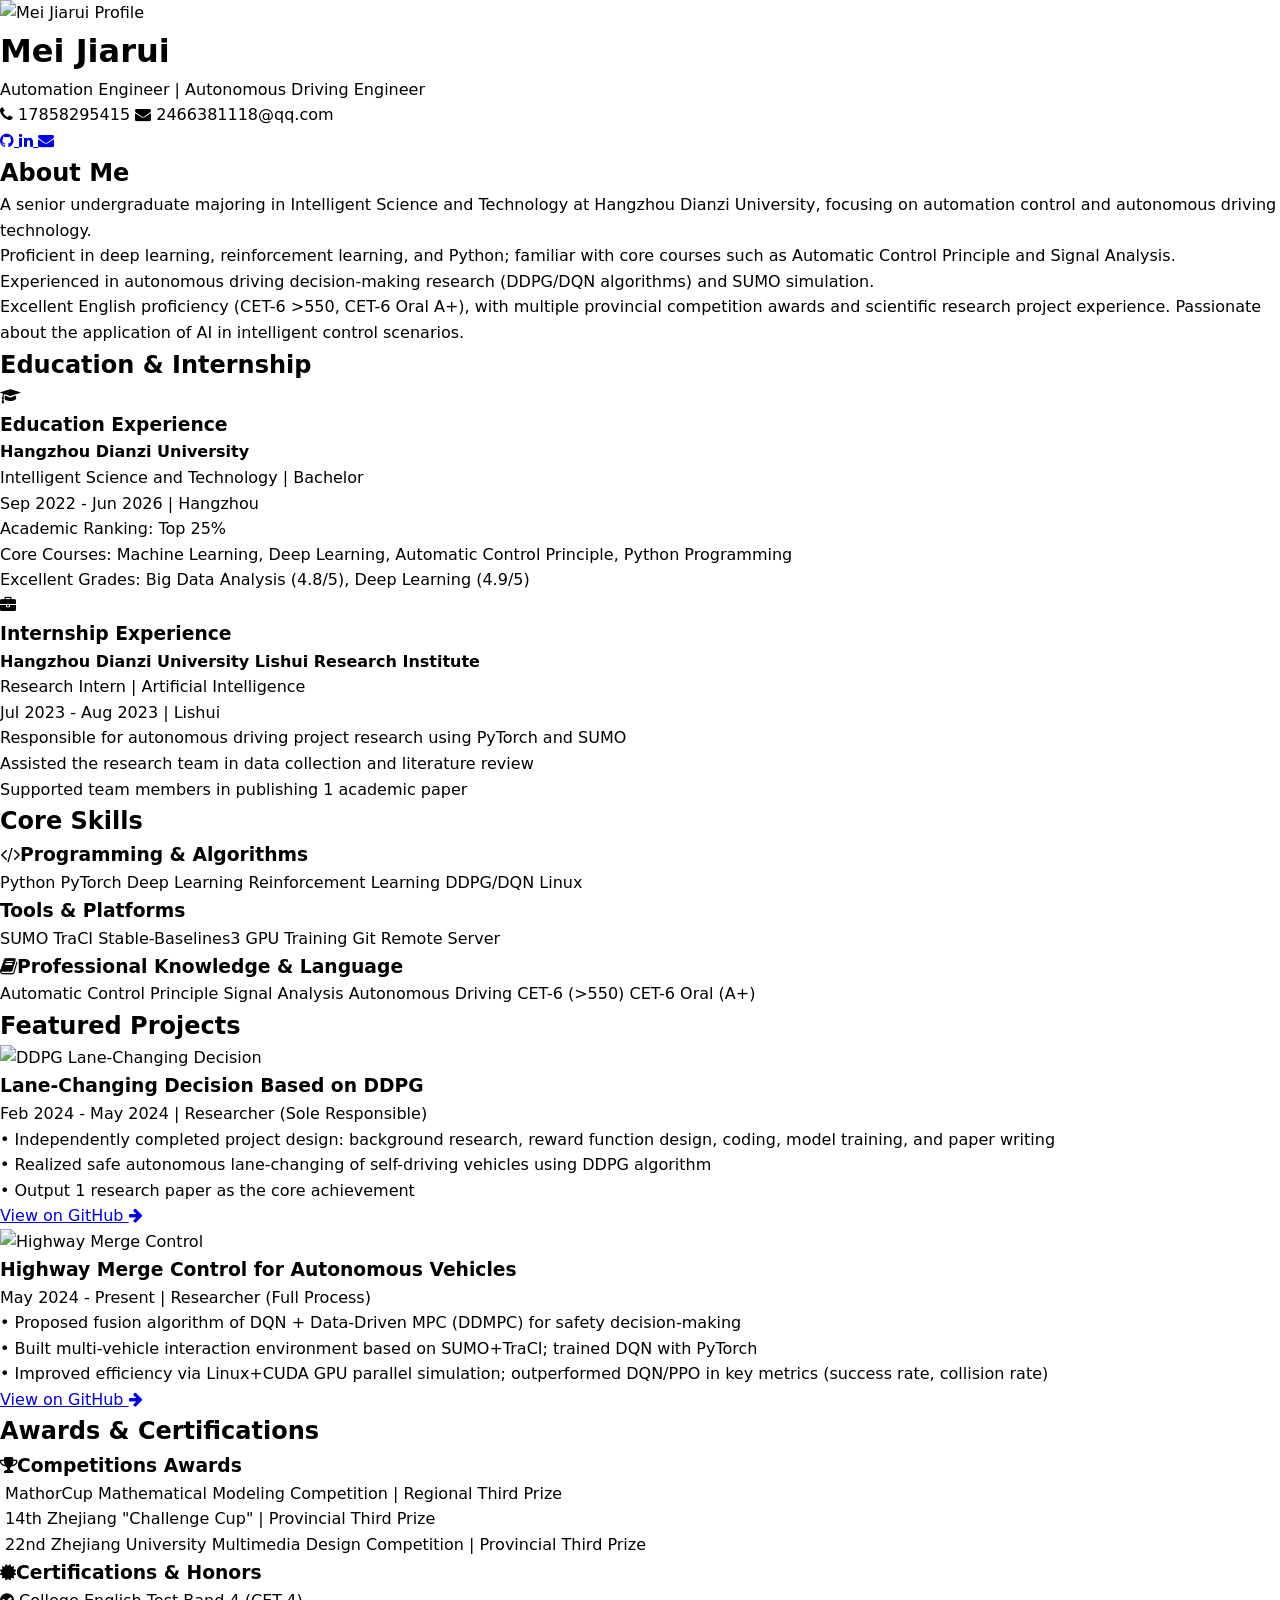
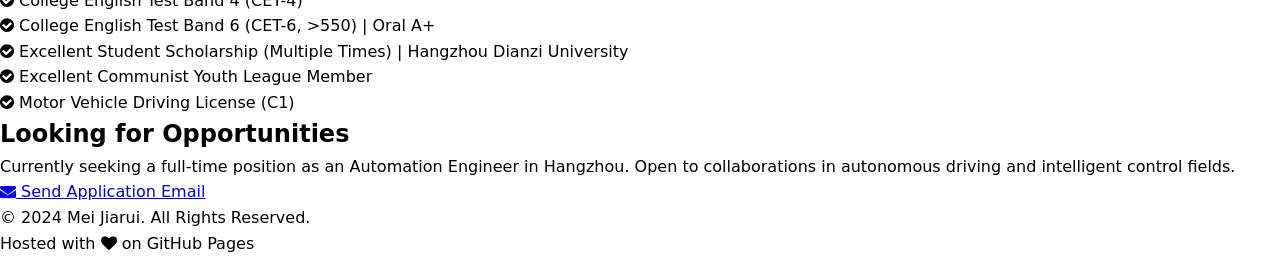
==== commit cc74ec2d: "Update index.html" ====
--- a/index.html
+++ b/index.html
@@ -12,7 +12,6 @@
             theme: {
                 extend: {
                     colors: {
-                        primary: '#2563eb', // 主色调：科技蓝，契合自动驾驶行业属性
                         primary: '#2563eb',
                         secondary: '#64748b',
                         dark: '#1e293b',
@@ -20,7 +19,6 @@
                     fontFamily: {
                         sans: ['Inter', 'system-ui', 'sans-serif'],
                     },
-                }
                     // 自定义动画关键帧
                     keyframes: {
                         fadeInUp: {
@@ -45,15 +43,15 @@
             }
         }
     </script>
-@@ -29,76 +49,90 @@
+    <style type="text/tailwindcss">
+        @layer utilities {
+            .text-shadow {
                 text-shadow: 0 2px 4px rgba(0,0,0,0.1);
             }
             .transition-custom {
-                transition: all 0.3s ease;
                 transition: all 0.3s cubic-bezier(0.4, 0, 0.2, 1); /* 缓动曲线优化，更流畅 */
             }
             .skill-tag {
-                @apply bg-primary/10 text-primary px-4 py-2 rounded-full text-sm font-medium;
                 @apply bg-primary/10 text-primary px-4 py-2 rounded-full text-sm font-medium transition-custom hover:bg-primary hover:text-white;
             }
             .section-card {
@@ -77,47 +75,31 @@
         }
     </style>
 </head>
-<body class="bg-gray-50 text-gray-800 font-sans">
-    <!-- Header Section：个人核心信息 -->
-    <header class="bg-gradient-to-r from-dark to-gray-800 text-white">
-        <div class="container mx-auto px-4 py-16 md:py-24">
 <body class="bg-gray-50 text-gray-800 font-sans overflow-x-hidden">
     <!-- Header Section：添加滚动缩放+头像悬浮动画 -->
     <header id="header" class="bg-gradient-to-r from-dark to-gray-800 text-white py-16 md:py-24 transition-custom">
         <div class="container mx-auto px-4">
             <div class="flex flex-col md:flex-row items-center">
-                <div class="mb-8 md:mb-0 md:mr-8">
-                    <!-- 可替换为你的个人头像（建议尺寸200x200） -->
-                    <img src="https://picsum.photos/id/1005/200/200" alt="Mei Jiarui Profile" class="w-40 h-40 rounded-full border-4 border-white shadow-lg">
                 <!-- 头像悬浮动画 -->
                 <div class="mb-8 md:mb-0 md:mr-8 animate-float">
                     <img src="https://picsum.photos/id/1005/200/200" alt="Mei Jiarui Profile" class="w-40 h-40 rounded-full border-4 border-white shadow-lg transition-custom hover:shadow-primary/30">
                 </div>
-                <div class="text-center md:text-left">
                 <!-- 文字渐入动画（页面加载时触发） -->
                 <div class="text-center md:text-left animate-fadeInUp">
                     <h1 class="text-4xl md:text-5xl font-bold mb-4 text-shadow">Mei Jiarui</h1>
-                    <p class="text-xl md:text-2xl text-gray-300 mb-6">Automation Engineer | Autonomous Driving Engineer</p>
-                    <!-- 核心联系方式：电话+邮箱（便于招聘方快速联系） -->
-                    <div class="flex flex-wrap justify-center md:justify-start gap-4 mb-6 text-gray-200">
                     <p class="text-xl md:text-2xl text-gray-300 mb-6 animate-fadeInUp" style="animation-delay: 0.2s">Automation Engineer | Autonomous Driving Engineer</p>
                     <div class="flex flex-wrap justify-center md:justify-start gap-4 mb-6 text-gray-200 animate-fadeInUp" style="animation-delay: 0.4s">
                         <span class="flex items-center"><i class="fa fa-phone mr-2"></i> 17858295415</span>
                         <span class="flex items-center"><i class="fa fa-envelope mr-2"></i> 2466381118@qq.com</span>
                     </div>
-                    <!-- 社交平台链接：GitHub+LinkedIn（补充LinkedIn链接后可直接使用） -->
-                    <div class="flex justify-center md:justify-start space-x-4">
                     <div class="flex justify-center md:justify-start space-x-4 animate-fadeInUp" style="animation-delay: 0.6s">
                         <a href="https://github.com/JrMei" target="_blank" class="text-white hover:text-primary transition-custom" aria-label="GitHub">
-                            <i class="fa fa-github text-2xl"></i>
                             <i class="fa fa-github text-2xl hover:scale-110"></i>
                         </a>
                         <a href="https://linkedin.com/in/meijiarui" target="_blank" class="text-white hover:text-primary transition-custom" aria-label="LinkedIn">
-                            <i class="fa fa-linkedin text-2xl"></i>
                             <i class="fa fa-linkedin text-2xl hover:scale-110"></i>
                         </a>
                         <a href="mailto:2466381118@qq.com" class="text-white hover:text-primary transition-custom" aria-label="Email">
-                            <i class="fa fa-envelope text-2xl"></i>
                             <i class="fa fa-envelope text-2xl hover:scale-110"></i>
                         </a>
                     </div>
@@ -126,15 +108,9 @@
         </div>
     </header>
 
-    <!-- About Section：自我评价（提炼简历核心优势） -->
     <!-- About Section：滚动渐入+文本平滑过渡 -->
     <section class="py-16 bg-white">
         <div class="container mx-auto px-4">
-            <h2 class="text-3xl font-bold mb-8 text-center">About Me</h2>
-            <div class="max-w-3xl mx-auto text-lg text-gray-700 leading-relaxed section-card">
-                <p class="mb-4">A senior undergraduate majoring in Intelligent Science and Technology at Hangzhou Dianzi University, focusing on <span class="text-primary font-medium">automation control</span> and <span class="text-primary font-medium">autonomous driving technology</span>.</p>
-                <p class="mb-4">Proficient in deep learning, reinforcement learning, and Python; familiar with core courses such as Automatic Control Principle and Signal Analysis. Experienced in autonomous driving decision-making research (DDPG/DQN algorithms) and SUMO simulation.</p>
-                <p>Excellent English proficiency (CET-6 >550, CET-6 Oral A+), with multiple provincial competition awards and scientific research project experience. Passionate about the application of AI in intelligent control scenarios.</p>
             <h2 class="text-3xl font-bold mb-8 text-center animate-on-scroll">About Me</h2>
             <div class="max-w-3xl mx-auto text-lg text-gray-700 leading-relaxed section-card animate-on-scroll">
                 <p class="mb-4 transition-custom hover:text-gray-900">A senior undergraduate majoring in Intelligent Science and Technology at Hangzhou Dianzi University, focusing on <span class="text-primary font-medium hover:underline">automation control</span> and <span class="text-primary font-medium hover:underline">autonomous driving technology</span>.</p>
@@ -144,72 +120,65 @@
         </div>
     </section>
 
-    <!-- Education & Internship Section：教育+实习经历（分栏布局，清晰直观） -->
     <!-- Education & Internship Section：分栏滚动错开动画 -->
     <section class="py-16 bg-gray-100">
         <div class="container mx-auto px-4">
-            <h2 class="text-3xl font-bold mb-12 text-center">Education & Internship</h2>
             <h2 class="text-3xl font-bold mb-12 text-center animate-on-scroll">Education & Internship</h2>
             <div class="grid grid-cols-1 md:grid-cols-2 gap-8">
-                <!-- 教育经历 -->
-                <div class="section-card">
                 <!-- 教育经历：滚动动画延迟0.1s -->
                 <div class="section-card animate-on-scroll" style="transition-delay: 0.1s">
                     <div class="flex items-center mb-4">
-                        <i class="fa fa-graduation-cap text-primary text-2xl mr-3"></i>
                         <i class="fa fa-graduation-cap text-primary text-2xl mr-3 transition-custom hover:scale-110"></i>
                         <h3 class="text-2xl font-semibold">Education Experience</h3>
                     </div>
                     <div class="border-l-2 border-primary/30 pl-4 space-y-6">
-                        <div>
                         <div class="transition-custom hover:translate-x-1">
                             <h4 class="font-bold text-lg">Hangzhou Dianzi University</h4>
                             <p class="text-gray-600">Intelligent Science and Technology | Bachelor</p>
                             <p class="text-gray-500 text-sm">Sep 2022 - Jun 2026 | Hangzhou</p>
-@@ -111,14 +145,14 @@
-                    </div>
-                </div>
-
-                <!-- 实习经历 -->
-                <div class="section-card">
+                            <ul class="mt-2 space-y-1 text-gray-700 list-disc list-inside">
+                                <li>Academic Ranking: Top 25%</li>
+                                <li>Core Courses: Machine Learning, Deep Learning, Automatic Control Principle, Python Programming</li>
+                                <li>Excellent Grades: Big Data Analysis (4.8/5), Deep Learning (4.9/5)</li>
+                            </ul>
+                        </div>
+                    </div>
+                </div>
+
                 <!-- 实习经历：滚动动画延迟0.3s，错开更自然 -->
                 <div class="section-card animate-on-scroll" style="transition-delay: 0.3s">
                     <div class="flex items-center mb-4">
-                        <i class="fa fa-briefcase text-primary text-2xl mr-3"></i>
                         <i class="fa fa-briefcase text-primary text-2xl mr-3 transition-custom hover:scale-110"></i>
                         <h3 class="text-2xl font-semibold">Internship Experience</h3>
                     </div>
                     <div class="border-l-2 border-primary/30 pl-4 space-y-6">
-                        <div>
                         <div class="transition-custom hover:translate-x-1">
                             <h4 class="font-bold text-lg">Hangzhou Dianzi University Lishui Research Institute</h4>
                             <p class="text-gray-600">Research Intern | Artificial Intelligence</p>
                             <p class="text-gray-500 text-sm">Jul 2023 - Aug 2023 | Lishui</p>
-@@ -134,148 +168,150 @@
-        </div>
-    </section>
-
-    <!-- Skills Section：核心技能（按领域分类，突出专业性） -->
+                            <ul class="mt-2 space-y-1 text-gray-700 list-disc list-inside">
+                                <li>Responsible for autonomous driving project research using PyTorch and SUMO</li>
+                                <li>Assisted the research team in data collection and literature review</li>
+                                <li>Supported team members in publishing 1 academic paper</li>
+                            </ul>
+                        </div>
+                    </div>
+                </div>
+            </div>
+        </div>
+    </section>
+
     <!-- Skills Section：技能标签hover缩放+滚动渐入 -->
     <section class="py-16 bg-white">
         <div class="container mx-auto px-4">
-            <h2 class="text-3xl font-bold mb-8 text-center">Core Skills</h2>
-            <div class="max-w-4xl mx-auto">
             <h2 class="text-3xl font-bold mb-8 text-center animate-on-scroll">Core Skills</h2>
             <div class="max-w-4xl mx-auto animate-on-scroll">
                 <!-- 技能分类1：编程与算法 -->
                 <div class="mb-8">
-                    <h3 class="text-xl font-semibold mb-4 text-primary flex items-center">
                     <h3 class="text-xl font-semibold mb-4 text-primary flex items-center transition-custom hover:text-primary/80">
                         <i class="fa fa-code mr-2"></i>Programming & Algorithms
                     </h3>
                     <div class="flex flex-wrap gap-3">
-                        <span class="skill-tag">Python</span>
-                        <span class="skill-tag">PyTorch</span>
-                        <span class="skill-tag">Deep Learning</span>
-                        <span class="skill-tag">Reinforcement Learning</span>
-                        <span class="skill-tag">DDPG/DQN</span>
-                        <span class="skill-tag">Linux</span>
                         <span class="skill-tag hover:scale-105">Python</span>
                         <span class="skill-tag hover:scale-105">PyTorch</span>
                         <span class="skill-tag hover:scale-105">Deep Learning</span>
@@ -220,17 +189,10 @@
                 </div>
                 <!-- 技能分类2：工具与平台 -->
                 <div class="mb-8">
-                    <h3 class="text-xl font-semibold mb-4 text-primary flex items-center">
                     <h3 class="text-xl font-semibold mb-4 text-primary flex items-center transition-custom hover:text-primary/80">
                         <i class="fa fa-tools mr-2"></i>Tools & Platforms
                     </h3>
                     <div class="flex flex-wrap gap-3">
-                        <span class="skill-tag">SUMO</span>
-                        <span class="skill-tag">TraCI</span>
-                        <span class="skill-tag">Stable-Baselines3</span>
-                        <span class="skill-tag">GPU Training</span>
-                        <span class="skill-tag">Git</span>
-                        <span class="skill-tag">Remote Server</span>
                         <span class="skill-tag hover:scale-105">SUMO</span>
                         <span class="skill-tag hover:scale-105">TraCI</span>
                         <span class="skill-tag hover:scale-105">Stable-Baselines3</span>
@@ -241,16 +203,10 @@
                 </div>
                 <!-- 技能分类3：专业知识与语言 -->
                 <div>
-                    <h3 class="text-xl font-semibold mb-4 text-primary flex items-center">
                     <h3 class="text-xl font-semibold mb-4 text-primary flex items-center transition-custom hover:text-primary/80">
                         <i class="fa fa-book mr-2"></i>Professional Knowledge & Language
                     </h3>
                     <div class="flex flex-wrap gap-3">
-                        <span class="skill-tag">Automatic Control Principle</span>
-                        <span class="skill-tag">Signal Analysis</span>
-                        <span class="skill-tag">Autonomous Driving</span>
-                        <span class="skill-tag">CET-6 (>550)</span>
-                        <span class="skill-tag">CET-6 Oral (A+)</span>
                         <span class="skill-tag hover:scale-105">Automatic Control Principle</span>
                         <span class="skill-tag hover:scale-105">Signal Analysis</span>
                         <span class="skill-tag hover:scale-105">Autonomous Driving</span>
@@ -262,57 +218,41 @@
         </div>
     </section>
 
-    <!-- Projects Section：项目经历（突出自动驾驶相关成果） -->
     <!-- Projects Section：项目卡片hover上浮+图片缩放 -->
     <section class="py-16 bg-gray-100">
         <div class="container mx-auto px-4">
-            <h2 class="text-3xl font-bold mb-8 text-center">Featured Projects</h2>
             <h2 class="text-3xl font-bold mb-8 text-center animate-on-scroll">Featured Projects</h2>
             <div class="grid grid-cols-1 md:grid-cols-2 gap-8 max-w-5xl mx-auto">
-                <!-- 项目1：基于DDPG的自动驾驶变道决策 -->
-                <div class="section-card">
-                    <div class="h-48 overflow-hidden mb-4">
                 <!-- 项目1：hover上浮+图片缩放 -->
                 <div class="section-card animate-on-scroll hover:-translate-y-2">
                     <div class="h-48 overflow-hidden mb-4 rounded-md">
                         <img src="https://picsum.photos/id/1071/600/400" alt="DDPG Lane-Changing Decision" class="w-full h-full object-cover transition-custom hover:scale-105">
                     </div>
-                    <h3 class="text-xl font-semibold mb-2">Lane-Changing Decision Based on DDPG</h3>
                     <h3 class="text-xl font-semibold mb-2 transition-custom hover:text-primary">Lane-Changing Decision Based on DDPG</h3>
                     <p class="text-gray-500 text-sm mb-3">Feb 2024 - May 2024 | Researcher (Sole Responsible)</p>
-                    <ul class="text-gray-700 mb-4 space-y-2">
                     <ul class="text-gray-700 mb-4 space-y-2 transition-custom hover:text-gray-800">
                         <li>• Independently completed project design: background research, reward function design, coding, model training, and paper writing</li>
                         <li>• Realized safe autonomous lane-changing of self-driving vehicles using DDPG algorithm</li>
                         <li>• Output 1 research paper as the core achievement</li>
                     </ul>
-                    <a href="https://github.com/JrMei/Lane-Changing-Decision" target="_blank" class="text-primary hover:text-primary/80 font-medium flex items-center">
-                        View on GitHub <i class="fa fa-arrow-right ml-2"></i>
                     <a href="https://github.com/JrMei/Lane-Changing-Decision" target="_blank" class="text-primary hover:text-primary/80 font-medium flex items-center group">
                         View on GitHub 
                         <i class="fa fa-arrow-right ml-2 transition-custom group-hover:translate-x-1"></i>
                     </a>
                 </div>
 
-                <!-- 项目2：自动驾驶匝道汇入控制策略研究 -->
-                <div class="section-card">
-                    <div class="h-48 overflow-hidden mb-4">
                 <!-- 项目2：滚动动画延迟0.2s -->
                 <div class="section-card animate-on-scroll hover:-translate-y-2" style="transition-delay: 0.2s">
                     <div class="h-48 overflow-hidden mb-4 rounded-md">
                         <img src="https://picsum.photos/id/1072/600/400" alt="Highway Merge Control" class="w-full h-full object-cover transition-custom hover:scale-105">
                     </div>
-                    <h3 class="text-xl font-semibold mb-2">Highway Merge Control for Autonomous Vehicles</h3>
                     <h3 class="text-xl font-semibold mb-2 transition-custom hover:text-primary">Highway Merge Control for Autonomous Vehicles</h3>
                     <p class="text-gray-500 text-sm mb-3">May 2024 - Present | Researcher (Full Process)</p>
-                    <ul class="text-gray-700 mb-4 space-y-2">
                     <ul class="text-gray-700 mb-4 space-y-2 transition-custom hover:text-gray-800">
                         <li>• Proposed fusion algorithm of DQN + Data-Driven MPC (DDMPC) for safety decision-making</li>
                         <li>• Built multi-vehicle interaction environment based on SUMO+TraCI; trained DQN with PyTorch</li>
                         <li>• Improved efficiency via Linux+CUDA GPU parallel simulation; outperformed DQN/PPO in key metrics (success rate, collision rate)</li>
                     </ul>
-                    <a href="https://github.com/JrMei/Highway_Merge_DecisionMaking" target="_blank" class="text-primary hover:text-primary/80 font-medium flex items-center">
-                        View on GitHub <i class="fa fa-arrow-right ml-2"></i>
                     <a href="https://github.com/JrMei/Highway_Merge_DecisionMaking" target="_blank" class="text-primary hover:text-primary/80 font-medium flex items-center group">
                         View on GitHub 
                         <i class="fa fa-arrow-right ml-2 transition-custom group-hover:translate-x-1"></i>
@@ -322,36 +262,26 @@
         </div>
     </section>
 
-    <!-- Awards Section：荣誉证书（增强竞争力） -->
     <!-- Awards Section：列表项hover偏移+图标缩放 -->
     <section class="py-16 bg-white">
         <div class="container mx-auto px-4">
-            <h2 class="text-3xl font-bold mb-8 text-center">Awards & Certifications</h2>
-            <div class="max-w-4xl mx-auto section-card">
             <h2 class="text-3xl font-bold mb-8 text-center animate-on-scroll">Awards & Certifications</h2>
             <div class="max-w-4xl mx-auto section-card animate-on-scroll">
                 <div class="grid grid-cols-1 md:grid-cols-2 gap-6">
                     <!-- 竞赛奖项 -->
                     <div>
-                        <h3 class="text-xl font-semibold mb-4 text-primary flex items-center">
                         <h3 class="text-xl font-semibold mb-4 text-primary flex items-center transition-custom hover:text-primary/80">
                             <i class="fa fa-trophy mr-2"></i>Competitions Awards
                         </h3>
                         <ul class="space-y-3 text-gray-700">
-                            <li class="flex items-start">
-                                <i class="fa fa-medal text-primary mt-1 mr-2"></i>
                             <li class="flex items-start transition-custom hover:translate-x-2">
                                 <i class="fa fa-medal text-primary mt-1 mr-2 transition-custom hover:scale-120"></i>
                                 <span>MathorCup Mathematical Modeling Competition | Regional Third Prize</span>
                             </li>
-                            <li class="flex items-start">
-                                <i class="fa fa-medal text-primary mt-1 mr-2"></i>
                             <li class="flex items-start transition-custom hover:translate-x-2">
                                 <i class="fa fa-medal text-primary mt-1 mr-2 transition-custom hover:scale-120"></i>
                                 <span>14th Zhejiang "Challenge Cup" | Provincial Third Prize</span>
                             </li>
-                            <li class="flex items-start">
-                                <i class="fa fa-medal text-primary mt-1 mr-2"></i>
                             <li class="flex items-start transition-custom hover:translate-x-2">
                                 <i class="fa fa-medal text-primary mt-1 mr-2 transition-custom hover:scale-120"></i>
                                 <span>22nd Zhejiang University Multimedia Design Competition | Provincial Third Prize</span>
@@ -360,53 +290,40 @@
                     </div>
                     <!-- 证书与荣誉 -->
                     <div>
-                        <h3 class="text-xl font-semibold mb-4 text-primary flex items-center">
                         <h3 class="text-xl font-semibold mb-4 text-primary flex items-center transition-custom hover:text-primary/80">
                             <i class="fa fa-certificate mr-2"></i>Certifications & Honors
                         </h3>
                         <ul class="space-y-3 text-gray-700">
-                            <li class="flex items-start">
-                                <i class="fa fa-check-circle text-primary mt-1 mr-2"></i>
                             <li class="flex items-start transition-custom hover:translate-x-2">
                                 <i class="fa fa-check-circle text-primary mt-1 mr-2 transition-custom hover:scale-120"></i>
                                 <span>College English Test Band 4 (CET-4)</span>
                             </li>
-                            <li class="flex items-start">
-                                <i class="fa fa-check-circle text-primary mt-1 mr-2"></i>
                             <li class="flex items-start transition-custom hover:translate-x-2">
                                 <i class="fa fa-check-circle text-primary mt-1 mr-2 transition-custom hover:scale-120"></i>
                                 <span>College English Test Band 6 (CET-6, >550) | Oral A+</span>
                             </li>
-                            <li class="flex items-start">
-                                <i class="fa fa-check-circle text-primary mt-1 mr-2"></i>
                             <li class="flex items-start transition-custom hover:translate-x-2">
                                 <i class="fa fa-check-circle text-primary mt-1 mr-2 transition-custom hover:scale-120"></i>
                                 <span>Excellent Student Scholarship (Multiple Times) | Hangzhou Dianzi University</span>
                             </li>
-                            <li class="flex items-start">
-                                <i class="fa fa-check-circle text-primary mt-1 mr-2"></i>
                             <li class="flex items-start transition-custom hover:translate-x-2">
                                 <i class="fa fa-check-circle text-primary mt-1 mr-2 transition-custom hover:scale-120"></i>
                                 <span>Excellent Communist Youth League Member</span>
                             </li>
-                            <li class="flex items-start">
-                                <i class="fa fa-check-circle text-primary mt-1 mr-2"></i>
                             <li class="flex items-start transition-custom hover:translate-x-2">
                                 <i class="fa fa-check-circle text-primary mt-1 mr-2 transition-custom hover:scale-120"></i>
                                 <span>Motor Vehicle Driving License (C1)</span>
                             </li>
                         </ul>
-@@ -285,26 +321,54 @@
-        </div>
-    </section>
-
-    <!-- Contact Section：联系入口（简化文案，突出招聘导向） -->
+                    </div>
+                </div>
+            </div>
+        </div>
+    </section>
+
     <!-- Contact Section：按钮呼吸动画+文字软脉冲 -->
     <section class="py-16 bg-gray-100">
         <div class="container mx-auto px-4 text-center">
-            <h2 class="text-3xl font-bold mb-6">Looking for Opportunities</h2>
-            <p class="text-lg text-gray-700 mb-8 max-w-2xl mx-auto">Currently seeking a full-time position as an Automation Engineer in Hangzhou. Open to collaborations in autonomous driving and intelligent control fields.</p>
-            <a href="mailto:2466381118@qq.com" class="bg-primary hover:bg-primary/90 text-white font-medium px-6 py-3 rounded-full inline-flex items-center transition-custom">
             <h2 class="text-3xl font-bold mb-6 animate-on-scroll">Looking for Opportunities</h2>
             <p class="text-lg text-gray-700 mb-8 max-w-2xl mx-auto animate-on-scroll animate-pulseSoft">Currently seeking a full-time position as an Automation Engineer in Hangzhou. Open to collaborations in autonomous driving and intelligent control fields.</p>
             <a href="mailto:2466381118@qq.com" class="bg-primary hover:bg-primary/90 text-white font-medium px-6 py-3 rounded-full inline-flex items-center transition-custom hover:scale-105 hover:shadow-lg animate-on-scroll">
@@ -415,18 +332,14 @@
         </div>
     </section>
 
-    <!-- Footer：版权信息 -->
-    <footer class="bg-dark text-white py-8">
     <!-- Footer：版权信息淡入 -->
     <footer class="bg-dark text-white py-8 animate-on-scroll">
         <div class="container mx-auto px-4 text-center">
             <p>&copy; 2024 Mei Jiarui. All Rights Reserved.</p>
-            <p class="text-gray-400 mt-2">Hosted with <i class="fa fa-heart text-red-500"></i> on GitHub Pages</p>
             <p class="text-gray-400 mt-2 transition-custom hover:text-gray-300">Hosted with <i class="fa fa-heart text-red-500"></i> on GitHub Pages</p>
         </div>
     </footer>
 
-    <!-- 交互脚本：保持原功能，确保滚动动画和GitHub数据加载正常 -->
     <!-- 交互脚本：滚动动画触发+导航栏变化 -->
     <script src="script.js"></script>
     <script>
--- a/style.css
+++ b/style.css
@@ -90,4 +90,3 @@
     width: 300px;
     height: 300px;
 }
-    
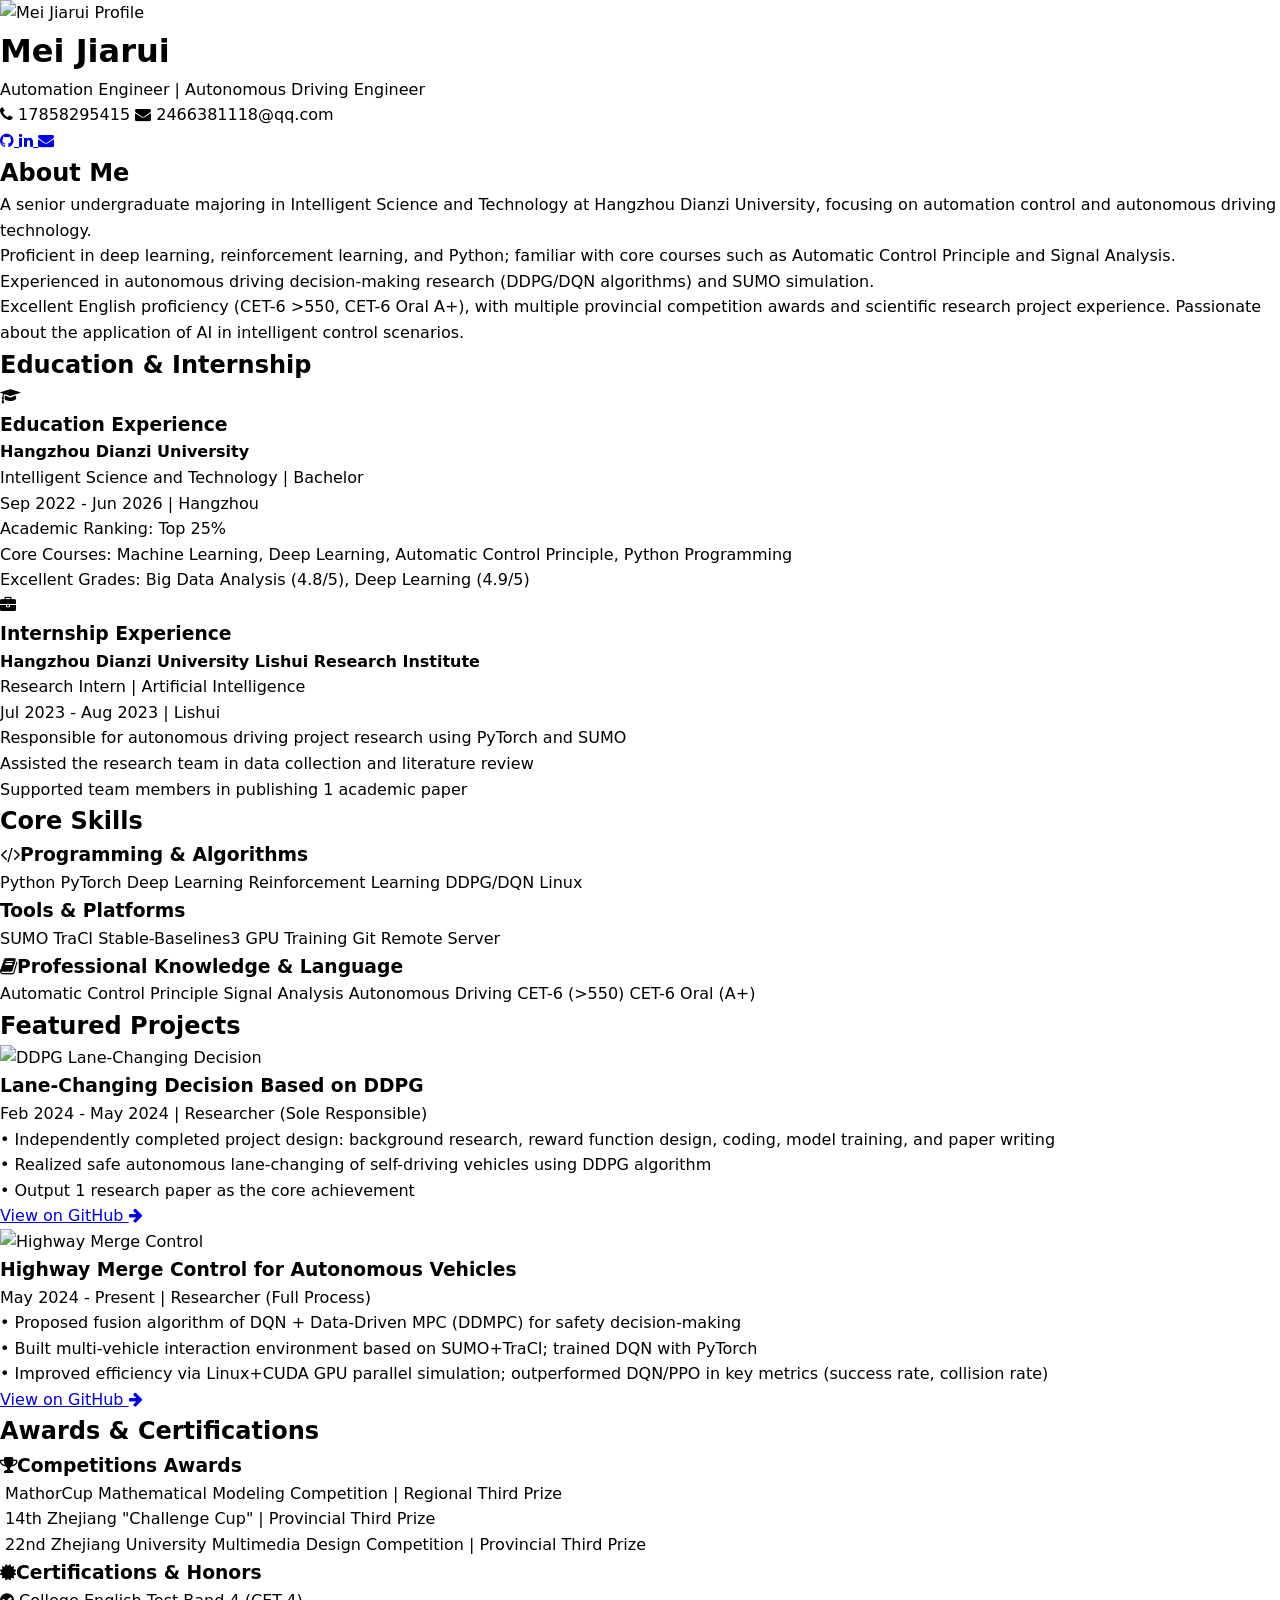
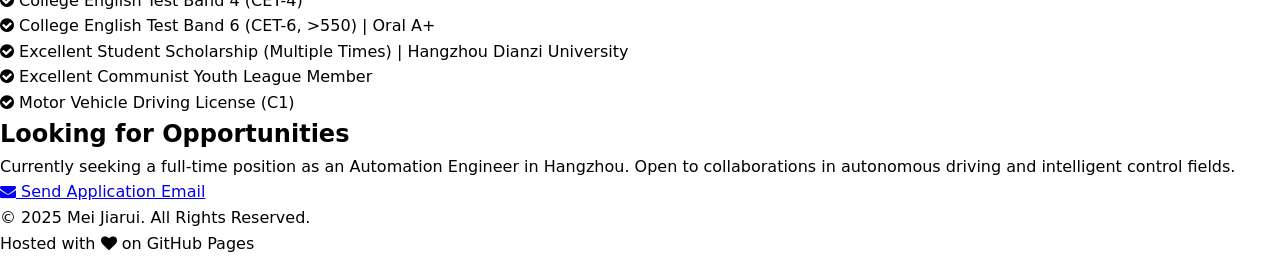
==== commit 7f380a66: "Update index.html" ====
--- a/index.html
+++ b/index.html
@@ -335,7 +335,7 @@
     <!-- Footer：版权信息淡入 -->
     <footer class="bg-dark text-white py-8 animate-on-scroll">
         <div class="container mx-auto px-4 text-center">
-            <p>&copy; 2024 Mei Jiarui. All Rights Reserved.</p>
+            <p>&copy; 2025 Mei Jiarui. All Rights Reserved.</p>
             <p class="text-gray-400 mt-2 transition-custom hover:text-gray-300">Hosted with <i class="fa fa-heart text-red-500"></i> on GitHub Pages</p>
         </div>
     </footer>
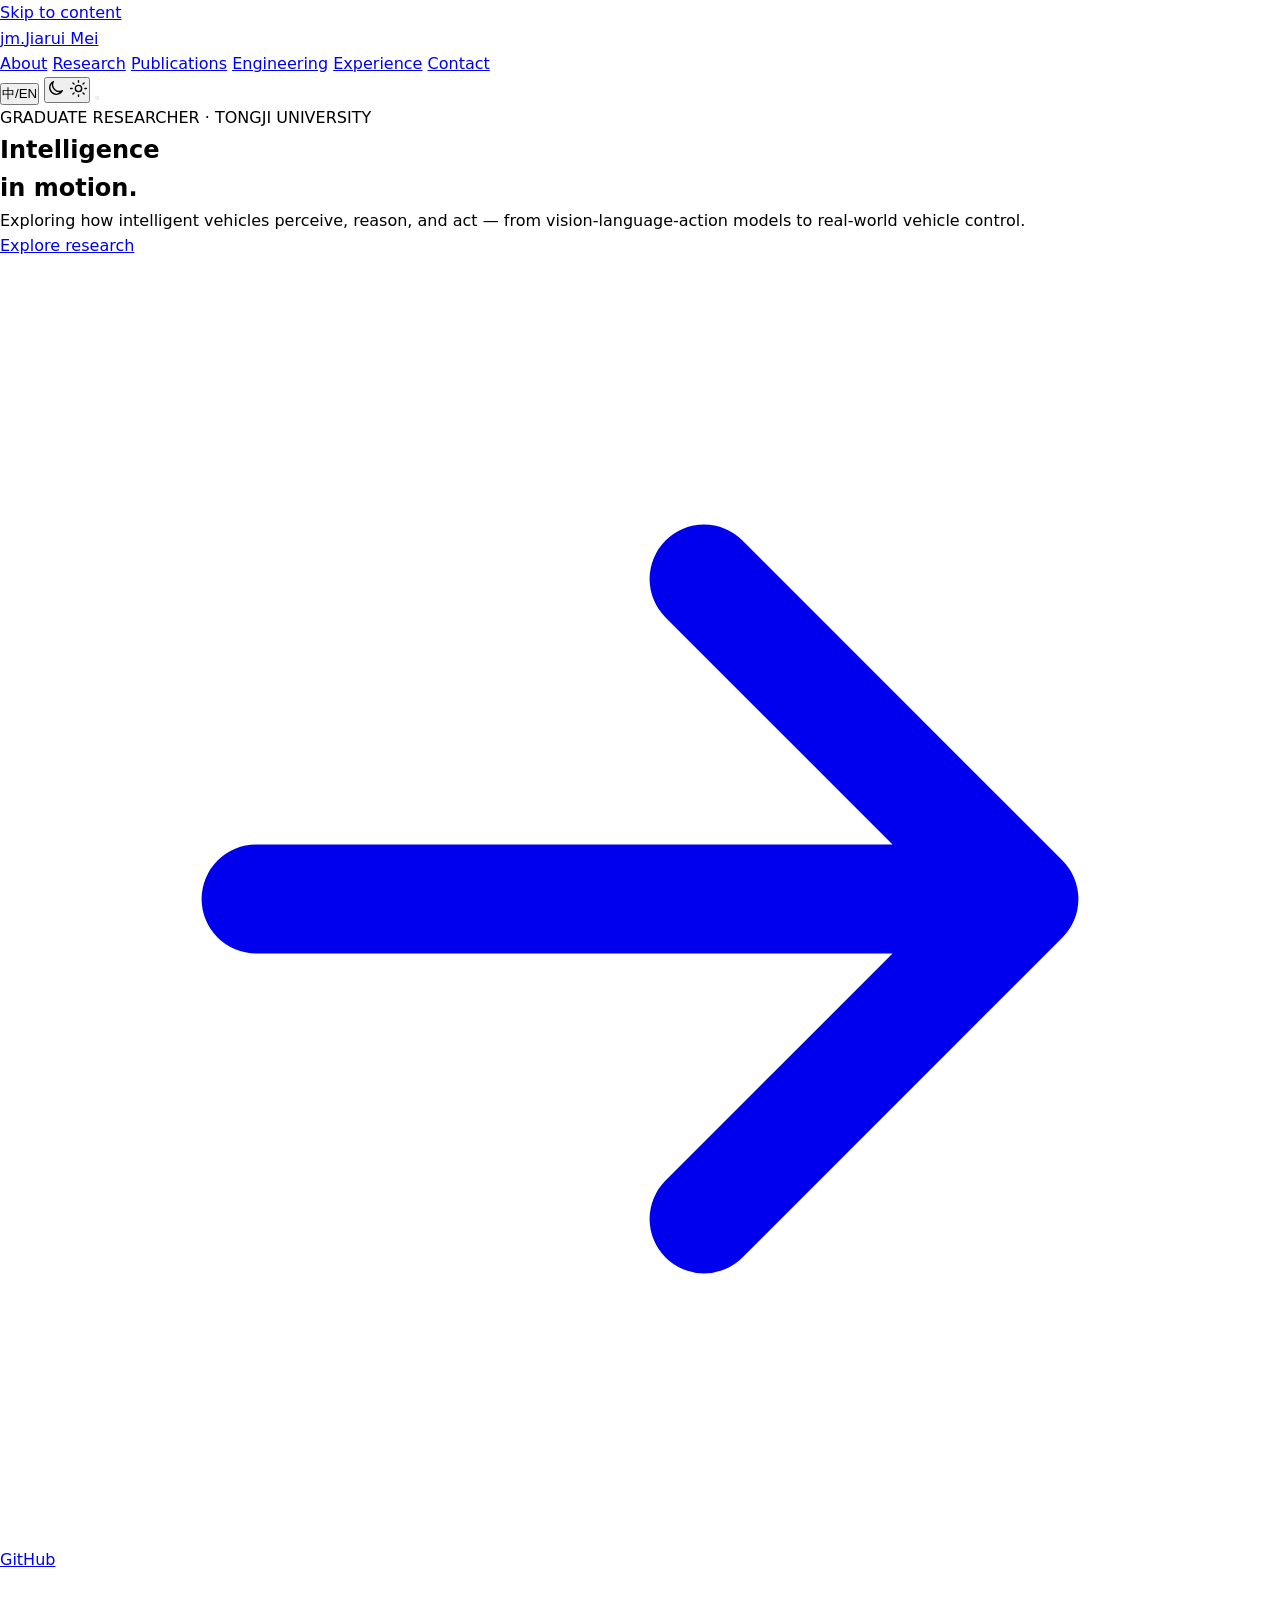
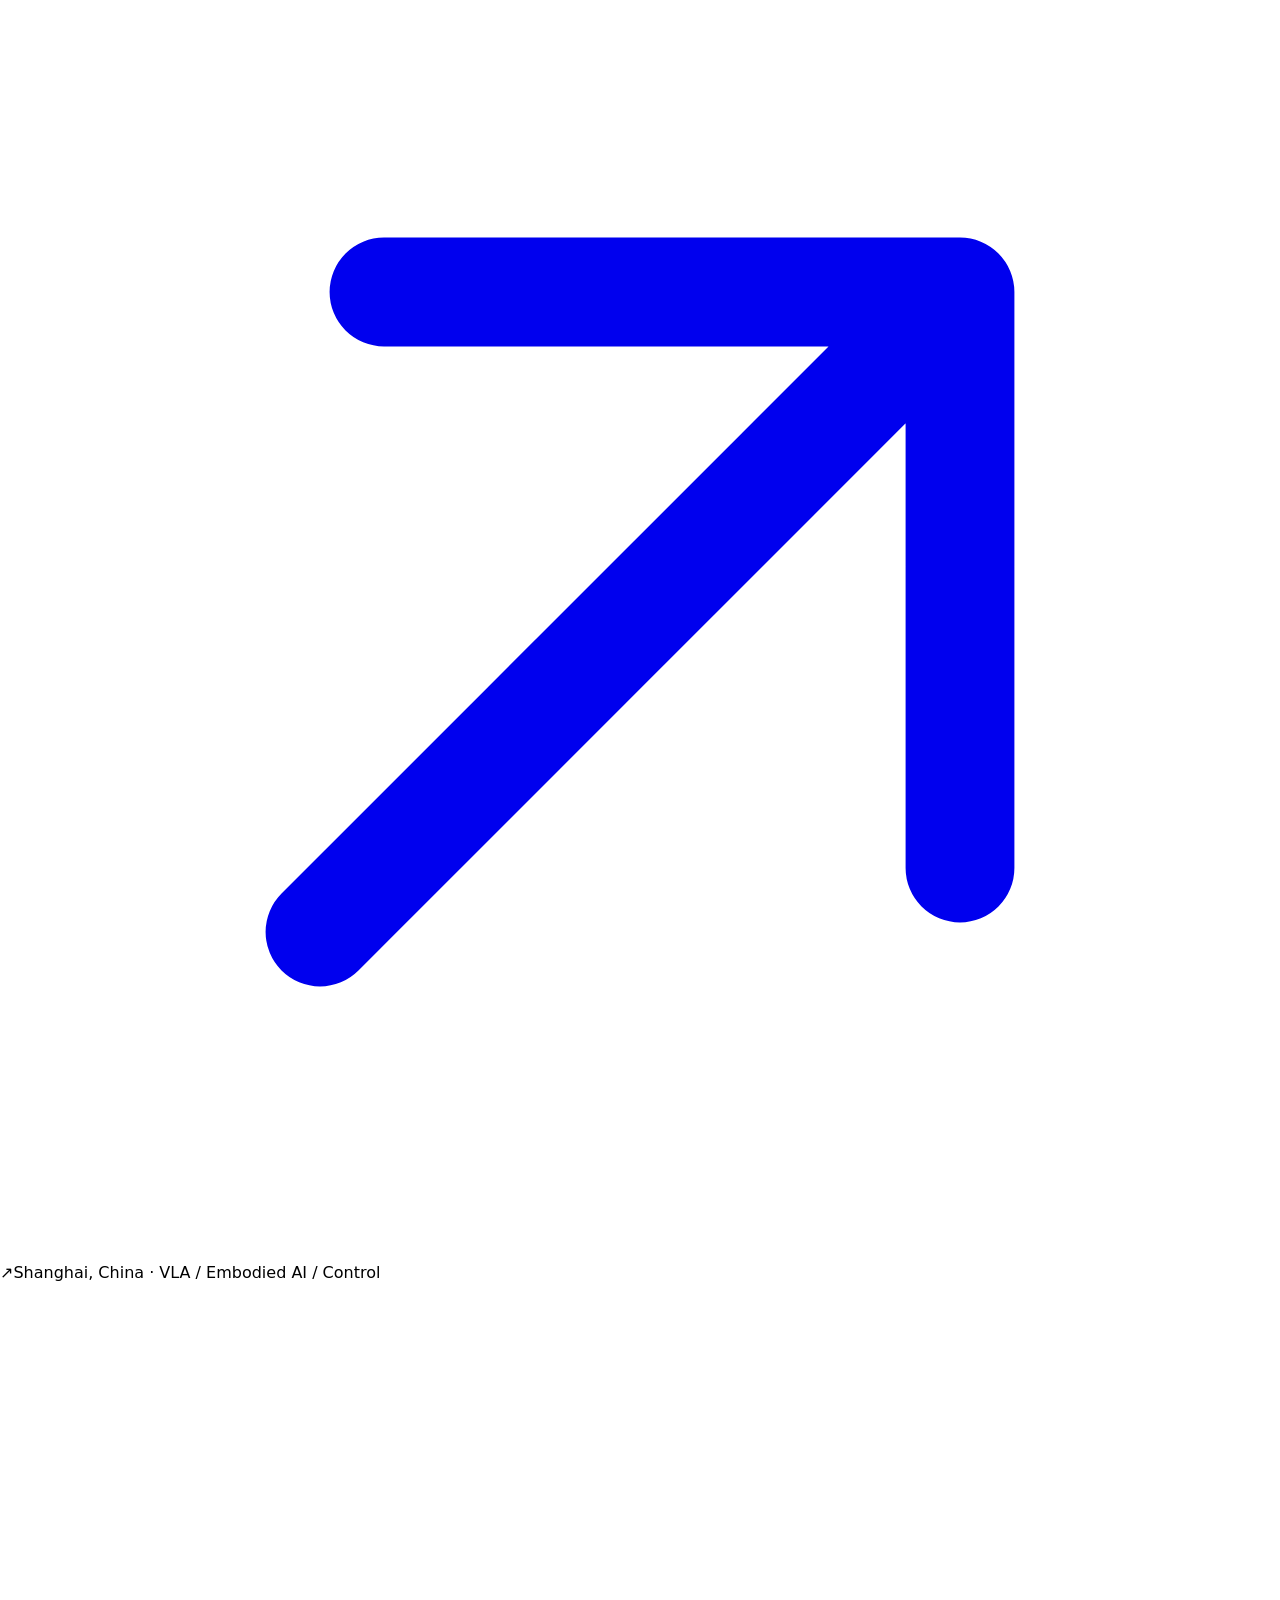
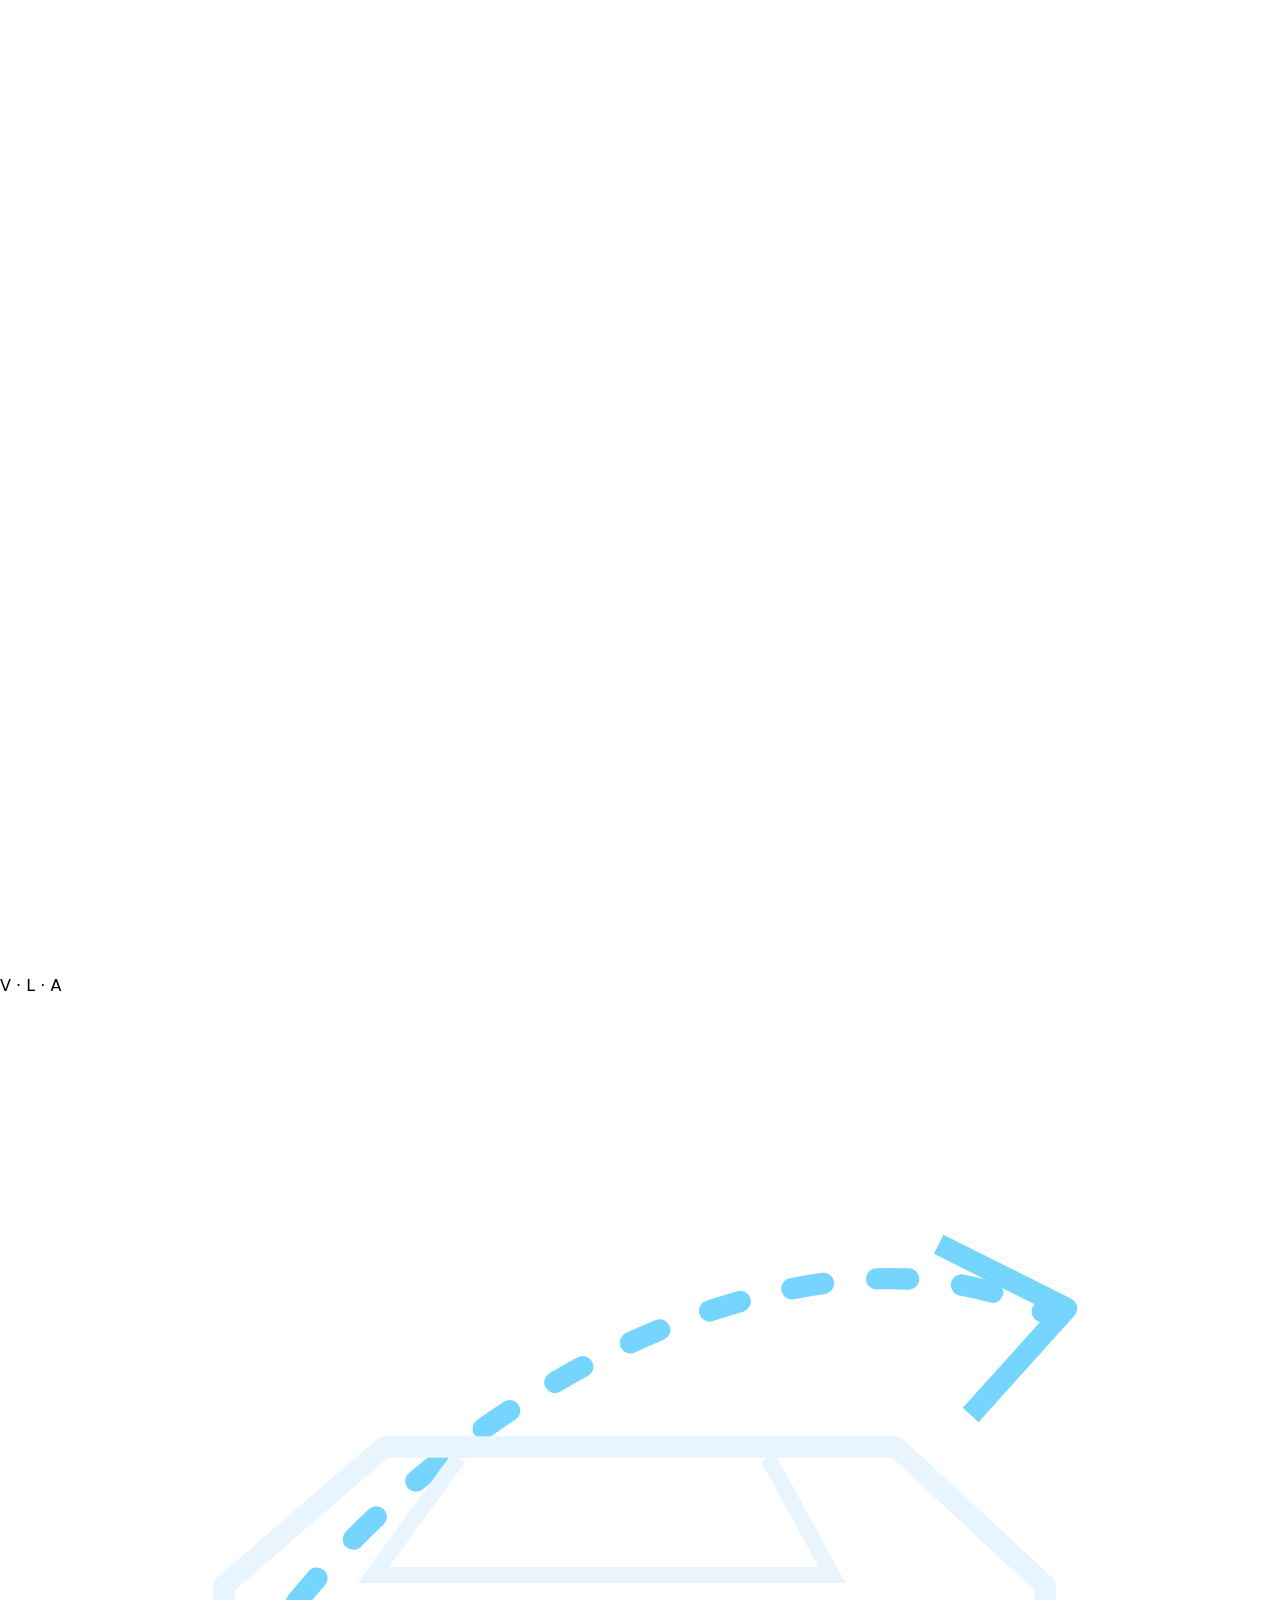
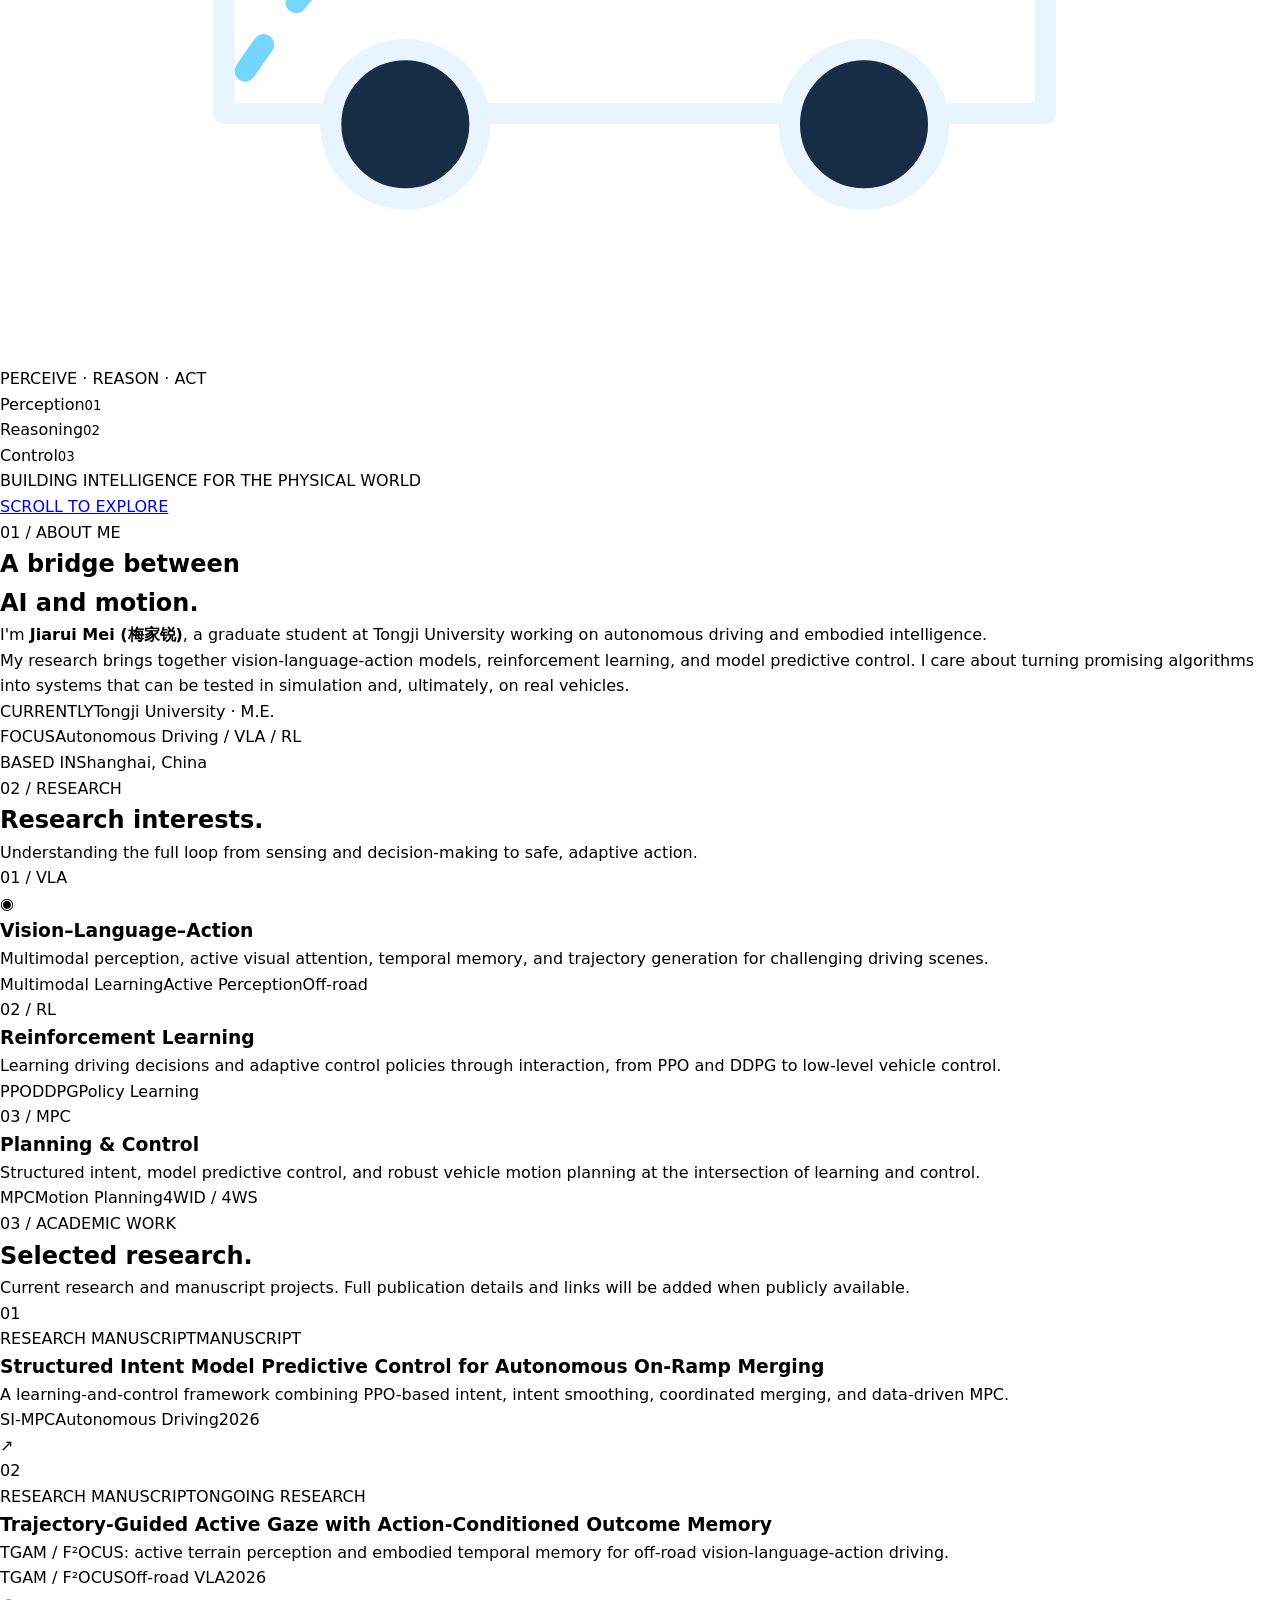
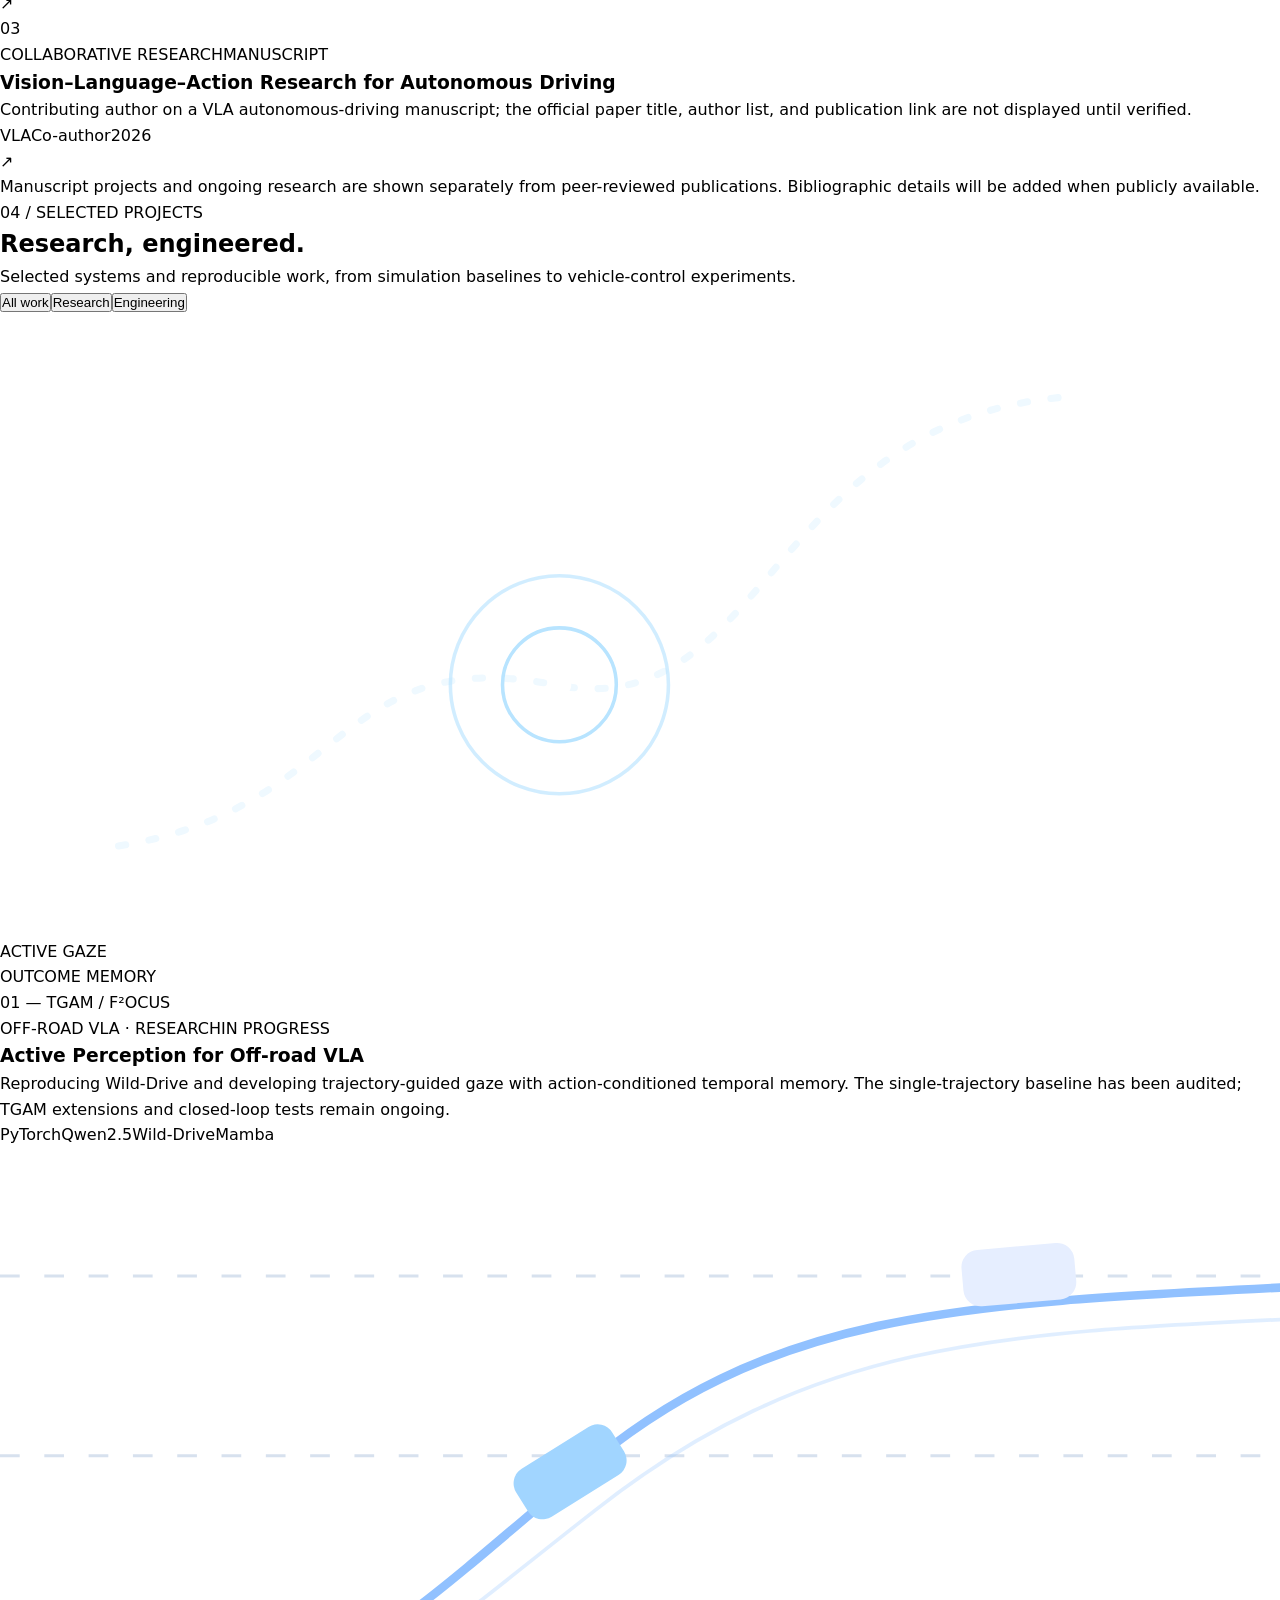
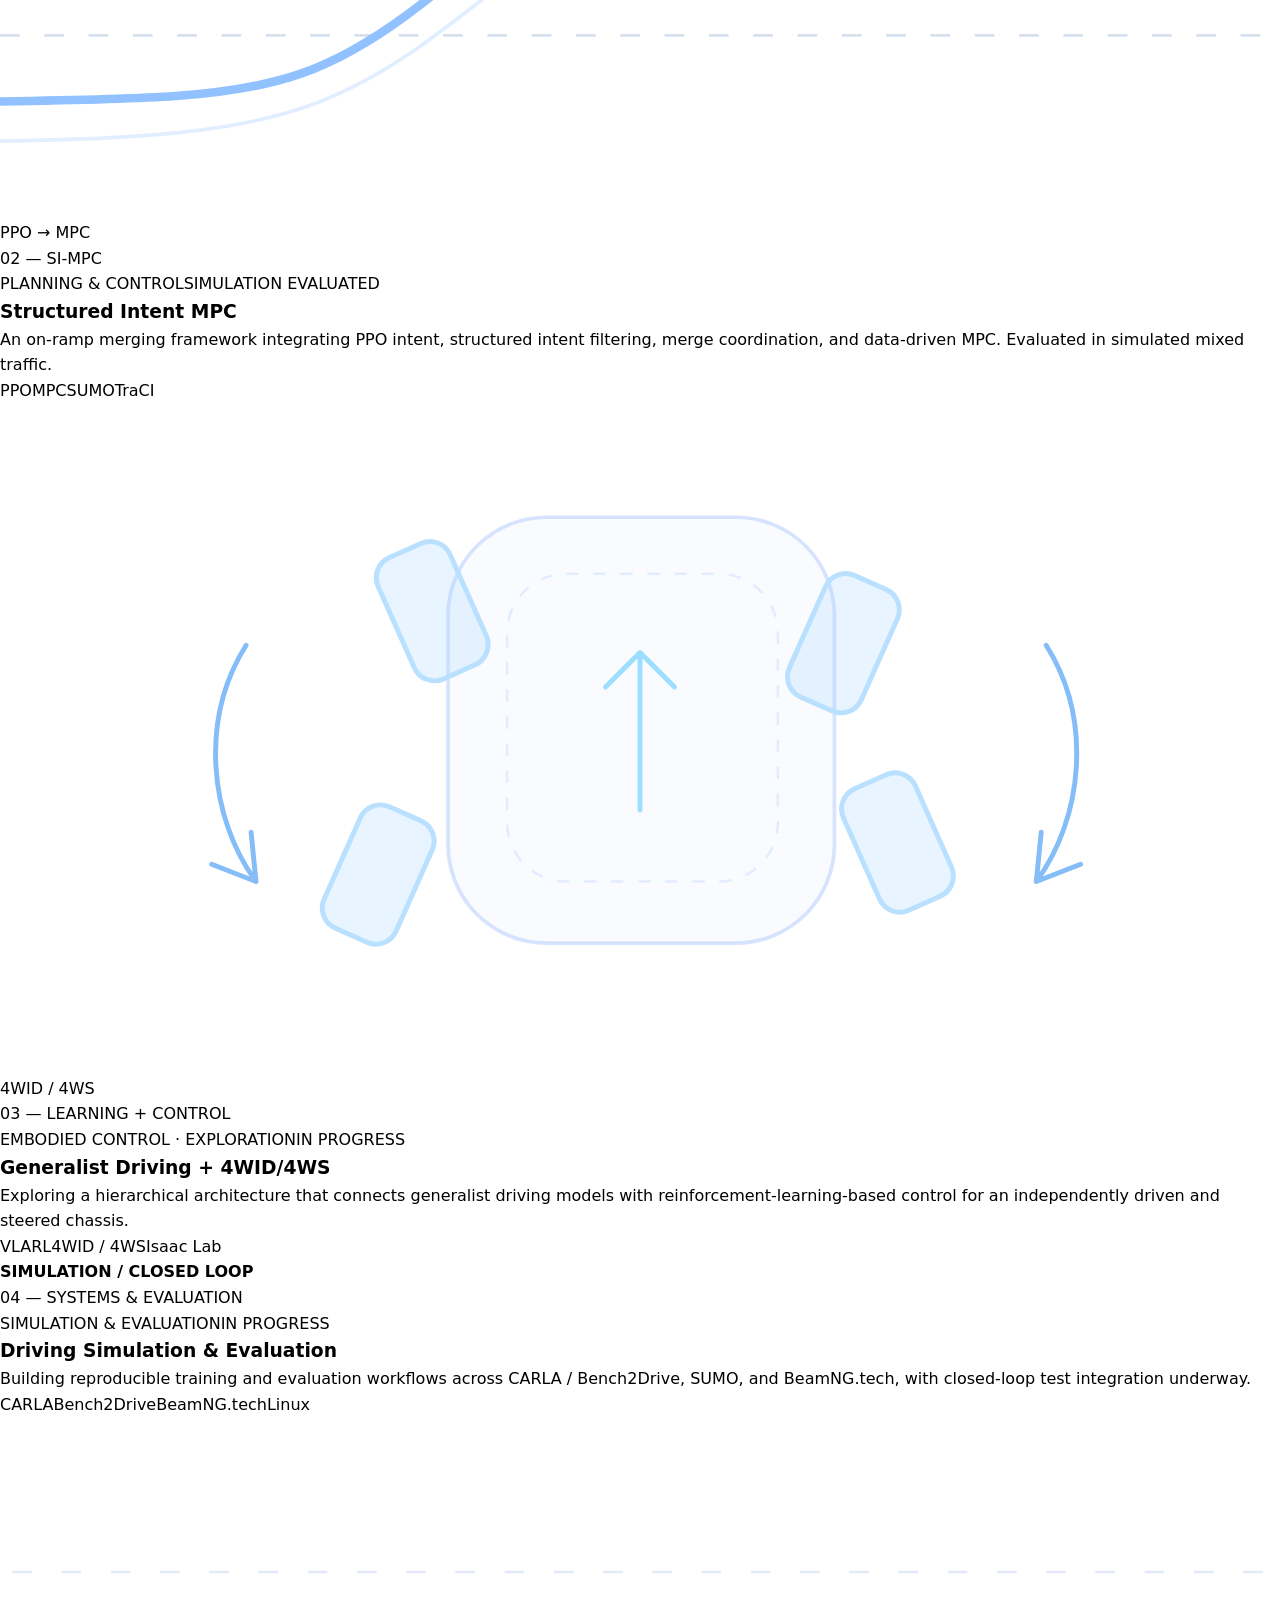
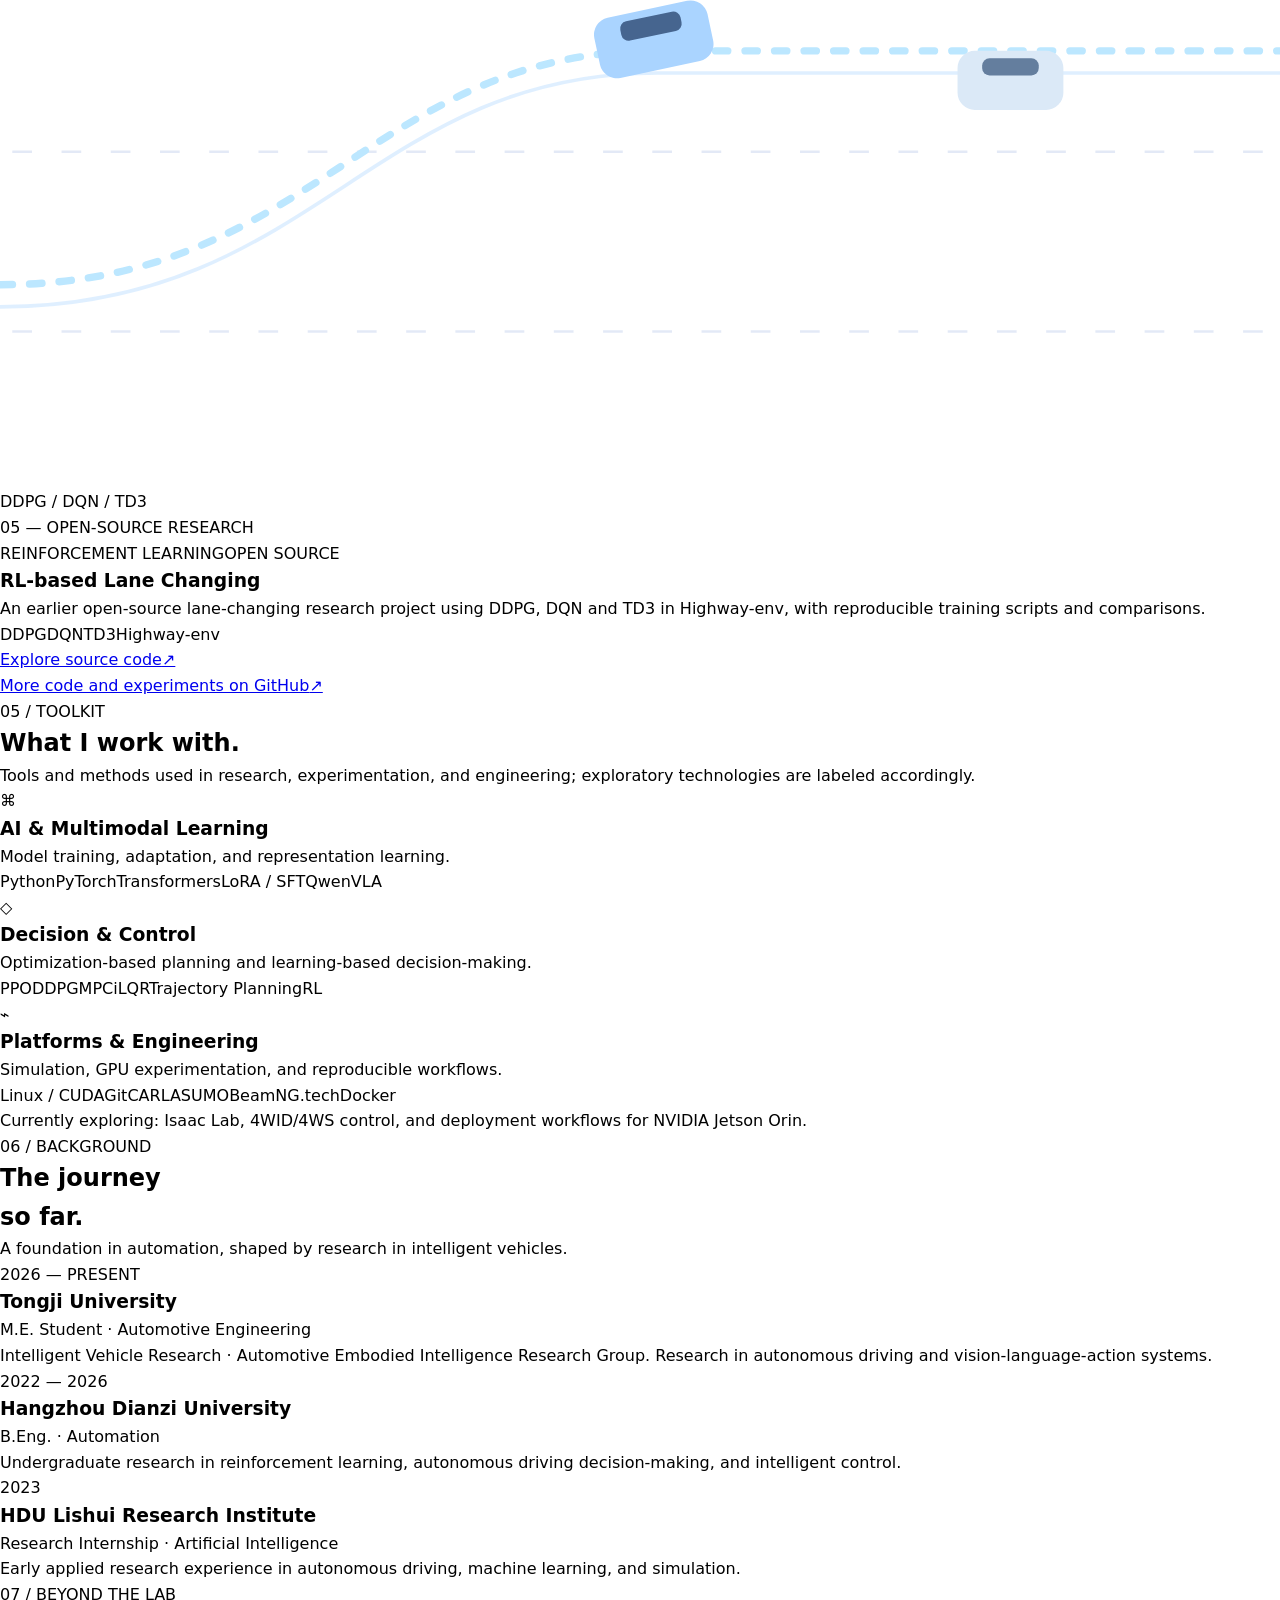
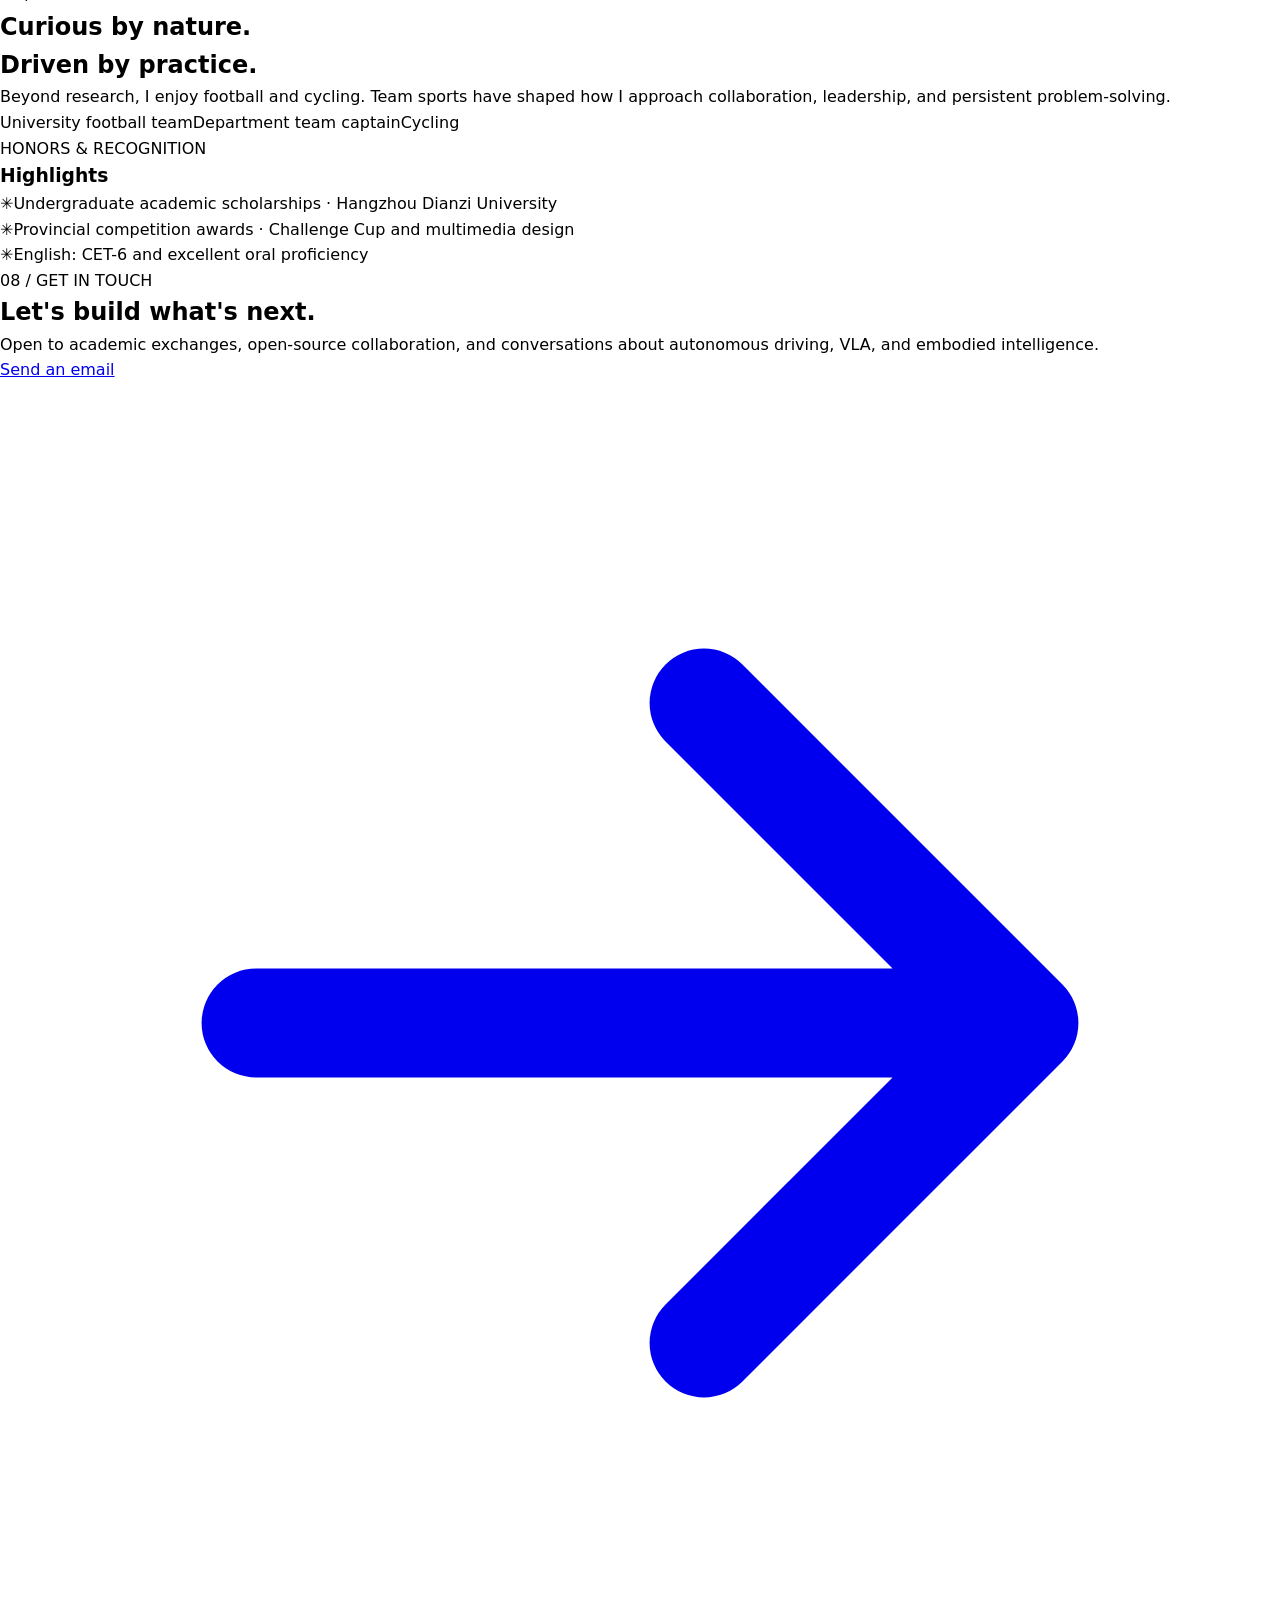
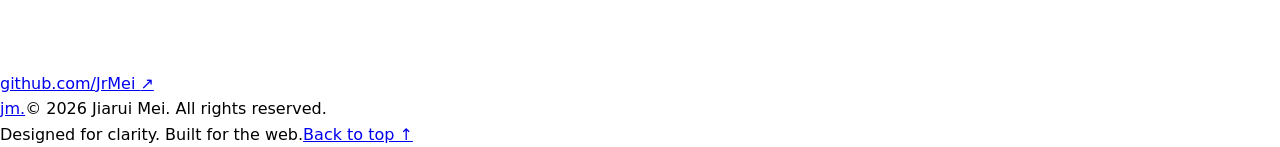
==== commit 4a28405b: "Update index.html" ====
--- a/index.html
+++ b/index.html
@@ -1,374 +1,144 @@
-<!DOCTYPE html>
-<html lang="en">
+<!doctype html>
+<html lang="en" data-theme="light">
 <head>
-    <meta charset="UTF-8">
-    <meta name="viewport" content="width=device-width, initial-scale=1.0">
-    <title>Mei Jiarui | Automation & Autonomous Driving Engineer</title>
-    <script src="https://cdn.tailwindcss.com"></script>
-    <link href="https://cdn.jsdelivr.net/npm/font-awesome@4.7.0/css/font-awesome.min.css" rel="stylesheet">
-    <link rel="stylesheet" href="style.css">
-    <script>
-        tailwind.config = {
-            theme: {
-                extend: {
-                    colors: {
-                        primary: '#2563eb',
-                        secondary: '#64748b',
-                        dark: '#1e293b',
-                    },
-                    fontFamily: {
-                        sans: ['Inter', 'system-ui', 'sans-serif'],
-                    },
-                    // 自定义动画关键帧
-                    keyframes: {
-                        fadeInUp: {
-                            '0%': { opacity: '0', transform: 'translateY(20px)' },
-                            '100%': { opacity: '1', transform: 'translateY(0)' }
-                        },
-                        pulseSoft: {
-                            '0%, 100%': { opacity: '1' },
-                            '50%': { opacity: '0.8' }
-                        },
-                        float: {
-                            '0%, 100%': { transform: 'translateY(0)' },
-                            '50%': { transform: 'translateY(-8px)' }
-                        }
-                    },
-                    animation: {
-                        fadeInUp: 'fadeInUp 0.6s ease forwards',
-                        pulseSoft: 'pulseSoft 2s infinite',
-                        float: 'float 3s ease-in-out infinite'
-                    }
-                },
-            }
-        }
-    </script>
-    <style type="text/tailwindcss">
-        @layer utilities {
-            .text-shadow {
-                text-shadow: 0 2px 4px rgba(0,0,0,0.1);
-            }
-            .transition-custom {
-                transition: all 0.3s cubic-bezier(0.4, 0, 0.2, 1); /* 缓动曲线优化，更流畅 */
-            }
-            .skill-tag {
-                @apply bg-primary/10 text-primary px-4 py-2 rounded-full text-sm font-medium transition-custom hover:bg-primary hover:text-white;
-            }
-            .section-card {
-                @apply bg-white rounded-lg shadow-md p-6 hover:shadow-lg transition-custom;
-            }
-            /* 初始隐藏需要滚动动画的元素 */
-            .animate-on-scroll {
-                opacity: 0;
-                transform: translateY(20px);
-                transition: opacity 0.6s ease, transform 0.6s ease;
-            }
-            /* 滚动到视口时触发动画 */
-            .animate-on-scroll.visible {
-                opacity: 1;
-                transform: translateY(0);
-            }
-            /* 导航栏滚动变化 */
-            .header-scrolled {
-                @apply py-4 shadow-lg bg-dark/95 backdrop-blur-sm;
-            }
-        }
-    </style>
+  <meta charset="utf-8">
+  <meta name="viewport" content="width=device-width, initial-scale=1">
+  <meta name="theme-color" content="#f5f5f7">
+  <meta name="description" content="Jiarui Mei — graduate researcher at Tongji University working on vision-language-action models, autonomous driving, reinforcement learning and vehicle control.">
+  <meta property="og:type" content="website">
+  <meta property="og:title" content="Jiarui Mei · Autonomous Driving & Embodied AI">
+  <meta property="og:description" content="Research, publications, and engineering in VLA, autonomous driving, and intelligent vehicle control.">
+  <title>Jiarui Mei · Autonomous Driving & Embodied AI</title>
+  <link rel="icon" type="image/svg+xml" href="favicon.svg">
+  <link rel="stylesheet" href="style.css">
+  <script>document.documentElement.classList.add('js');</script>
+  <script src="script.js" defer></script>
 </head>
-<body class="bg-gray-50 text-gray-800 font-sans overflow-x-hidden">
-    <!-- Header Section：添加滚动缩放+头像悬浮动画 -->
-    <header id="header" class="bg-gradient-to-r from-dark to-gray-800 text-white py-16 md:py-24 transition-custom">
-        <div class="container mx-auto px-4">
-            <div class="flex flex-col md:flex-row items-center">
-                <!-- 头像悬浮动画 -->
-                <div class="mb-8 md:mb-0 md:mr-8 animate-float">
-                    <img src="https://picsum.photos/id/1005/200/200" alt="Mei Jiarui Profile" class="w-40 h-40 rounded-full border-4 border-white shadow-lg transition-custom hover:shadow-primary/30">
-                </div>
-                <!-- 文字渐入动画（页面加载时触发） -->
-                <div class="text-center md:text-left animate-fadeInUp">
-                    <h1 class="text-4xl md:text-5xl font-bold mb-4 text-shadow">Mei Jiarui</h1>
-                    <p class="text-xl md:text-2xl text-gray-300 mb-6 animate-fadeInUp" style="animation-delay: 0.2s">Automation Engineer | Autonomous Driving Engineer</p>
-                    <div class="flex flex-wrap justify-center md:justify-start gap-4 mb-6 text-gray-200 animate-fadeInUp" style="animation-delay: 0.4s">
-                        <span class="flex items-center"><i class="fa fa-phone mr-2"></i> 17858295415</span>
-                        <span class="flex items-center"><i class="fa fa-envelope mr-2"></i> 2466381118@qq.com</span>
-                    </div>
-                    <div class="flex justify-center md:justify-start space-x-4 animate-fadeInUp" style="animation-delay: 0.6s">
-                        <a href="https://github.com/JrMei" target="_blank" class="text-white hover:text-primary transition-custom" aria-label="GitHub">
-                            <i class="fa fa-github text-2xl hover:scale-110"></i>
-                        </a>
-                        <a href="https://linkedin.com/in/meijiarui" target="_blank" class="text-white hover:text-primary transition-custom" aria-label="LinkedIn">
-                            <i class="fa fa-linkedin text-2xl hover:scale-110"></i>
-                        </a>
-                        <a href="mailto:2466381118@qq.com" class="text-white hover:text-primary transition-custom" aria-label="Email">
-                            <i class="fa fa-envelope text-2xl hover:scale-110"></i>
-                        </a>
-                    </div>
-                </div>
-            </div>
+<body>
+  <a class="skip-link" href="#main" data-i18n="skip">Skip to content</a>
+  <div class="reading-progress" aria-hidden="true"><span id="progress-fill"></span></div>
+
+  <header class="site-header" id="site-header">
+    <nav class="nav shell" aria-label="Primary navigation" data-i18n-aria="navLabel">
+      <a class="wordmark" href="#home" aria-label="Jiarui Mei, home"><span class="brand-symbol">jm<span>.</span></span><span class="wordmark-name">Jiarui Mei</span></a>
+      <div class="nav-links" id="nav-links">
+        <a class="nav-link active" href="#about" data-i18n="navAbout">About</a>
+        <a class="nav-link" href="#research" data-i18n="navResearch">Research</a>
+        <a class="nav-link" href="#publications" data-i18n="navPublications">Publications</a>
+        <a class="nav-link" href="#engineering" data-i18n="navEngineering">Engineering</a>
+        <a class="nav-link" href="#experience" data-i18n="navExperience">Experience</a>
+        <a class="nav-link" href="#contact" data-i18n="navContact">Contact</a>
+      </div>
+      <div class="nav-tools">
+        <button type="button" class="tool-button language-toggle" id="language-toggle" aria-label="Switch to Chinese" title="Switch language">中<span class="tool-divider">/</span>EN</button>
+        <button type="button" class="tool-button theme-toggle" id="theme-toggle" aria-label="Switch to dark mode" aria-pressed="false" title="Toggle appearance">
+          <svg class="moon-icon" viewBox="0 0 24 24" width="19" height="19" fill="none" stroke="currentColor" stroke-width="1.7" stroke-linecap="round" stroke-linejoin="round" aria-hidden="true"><path d="M20.8 14.6A8.4 8.4 0 0 1 9.4 3.2a8.5 8.5 0 1 0 11.4 11.4Z"/></svg>
+          <svg class="sun-icon" viewBox="0 0 24 24" width="19" height="19" fill="none" stroke="currentColor" stroke-width="1.7" stroke-linecap="round" aria-hidden="true"><circle cx="12" cy="12" r="4"/><path d="M12 2v2m0 16v2M4.93 4.93l1.41 1.41m11.32 11.32 1.41 1.41M2 12h2m16 0h2M4.93 19.07l1.41-1.41M17.66 6.34l1.41-1.41"/></svg>
+        </button>
+        <button type="button" class="tool-button menu-toggle" id="menu-toggle" aria-label="Open navigation" aria-expanded="false" aria-controls="nav-links">
+          <span></span><span></span>
+        </button>
+      </div>
+    </nav>
+  </header>
+
+  <main id="main">
+    <section class="hero" id="home" aria-labelledby="hero-title">
+      <div class="hero-backdrop" aria-hidden="true"></div>
+      <div class="shell hero-layout">
+        <div class="hero-copy">
+          <div class="eyebrow hero-eyebrow hero-entrance"><span class="status-dot" aria-hidden="true"></span><span data-i18n="heroEyebrow">GRADUATE RESEARCHER · TONGJI UNIVERSITY</span></div>
+          <h1 class="hero-title hero-entrance" id="hero-title"><span data-i18n="heroTitleLine1">Intelligence</span><br><span class="gradient-text" data-i18n="heroTitleLine2">in motion.</span></h1>
+          <p class="hero-lead hero-entrance" data-i18n="heroLead">Exploring how intelligent vehicles perceive, reason, and act — from vision-language-action models to real-world vehicle control.</p>
+          <div class="hero-actions hero-entrance">
+            <a class="button button-primary" href="#research"><span data-i18n="exploreResearch">Explore research</span><svg viewBox="0 0 20 20" fill="none" stroke="currentColor" stroke-width="1.7" aria-hidden="true"><path d="M4 10h12m-5-5 5 5-5 5" stroke-linecap="round" stroke-linejoin="round"/></svg></a>
+            <a class="button button-subtle" href="https://github.com/JrMei" target="_blank" rel="noopener noreferrer"><span>GitHub</span><svg viewBox="0 0 20 20" fill="none" stroke="currentColor" stroke-width="1.7" aria-hidden="true"><path d="M5 15 15 5M6 5h9v9" stroke-linecap="round" stroke-linejoin="round"/></svg></a>
+          </div>
+          <div class="hero-meta hero-entrance"><span class="hero-meta-icon" aria-hidden="true">↗</span><span data-i18n="heroMeta">Shanghai, China · VLA / Embodied AI / Control</span></div>
         </div>
-    </header>
-
-    <!-- About Section：滚动渐入+文本平滑过渡 -->
-    <section class="py-16 bg-white">
-        <div class="container mx-auto px-4">
-            <h2 class="text-3xl font-bold mb-8 text-center animate-on-scroll">About Me</h2>
-            <div class="max-w-3xl mx-auto text-lg text-gray-700 leading-relaxed section-card animate-on-scroll">
-                <p class="mb-4 transition-custom hover:text-gray-900">A senior undergraduate majoring in Intelligent Science and Technology at Hangzhou Dianzi University, focusing on <span class="text-primary font-medium hover:underline">automation control</span> and <span class="text-primary font-medium hover:underline">autonomous driving technology</span>.</p>
-                <p class="mb-4 transition-custom hover:text-gray-900">Proficient in deep learning, reinforcement learning, and Python; familiar with core courses such as Automatic Control Principle and Signal Analysis. Experienced in autonomous driving decision-making research (DDPG/DQN algorithms) and SUMO simulation.</p>
-                <p class="transition-custom hover:text-gray-900">Excellent English proficiency (CET-6 >550, CET-6 Oral A+), with multiple provincial competition awards and scientific research project experience. Passionate about the application of AI in intelligent control scenarios.</p>
-            </div>
+        <div class="hero-visual hero-entrance" aria-label="Abstract illustration of perception, reasoning, and vehicle control" role="img" data-i18n-aria="heroVisualLabel">
+          <div class="visual-ambient"></div>
+          <div class="visual-frame">
+            <div class="visual-grid"></div>
+            <svg class="hero-orbit" viewBox="0 0 500 500" fill="none" aria-hidden="true"><circle cx="250" cy="250" r="172" stroke="white" stroke-opacity=".13" stroke-dasharray="3 10"/><circle cx="250" cy="250" r="125" stroke="white" stroke-opacity=".12"/><ellipse cx="250" cy="250" rx="208" ry="87" transform="rotate(-33 250 250)" stroke="url(#orbitGradient)" stroke-width="1.5"/><ellipse cx="250" cy="250" rx="208" ry="87" transform="rotate(36 250 250)" stroke="white" stroke-opacity=".13"/><defs><linearGradient id="orbitGradient" x1="68" y1="248" x2="462" y2="248"><stop stop-color="#8BC9FF" stop-opacity="0"/><stop offset=".5" stop-color="#8BC9FF" stop-opacity=".95"/><stop offset="1" stop-color="#A79BFF" stop-opacity="0"/></linearGradient></defs></svg>
+            <div class="core-glow"></div>
+            <div class="core-object"><div class="core-object-inner"><span class="core-topline">V · L · A</span><svg viewBox="0 0 120 90" fill="none" aria-hidden="true"><path d="M23 63c18-27 55-45 76-33" stroke="#75D5FF" stroke-width="2" stroke-linecap="round" stroke-dasharray="3 5"/><path d="m88 23 12 6-9 10" stroke="#75D5FF" stroke-width="2" stroke-linejoin="round"/><path d="M36 42h48l14 13v12H21V55l15-13Z" stroke="#E8F5FF" stroke-width="2" stroke-linejoin="round"/><path d="M43 43 35 54h43l-6-11" stroke="#E8F5FF" stroke-width="1.5"/><circle cx="38" cy="68" r="7" fill="#192C46" stroke="#E8F5FF" stroke-width="2"/><circle cx="81" cy="68" r="7" fill="#192C46" stroke="#E8F5FF" stroke-width="2"/></svg><span class="core-bottomline" data-i18n="visualCore">PERCEIVE · REASON · ACT</span></div></div>
+            <div class="visual-node node-one"><span class="node-pulse"></span><span data-i18n="visualPerception">Perception</span><small>01</small></div>
+            <div class="visual-node node-two"><span class="node-pulse"></span><span data-i18n="visualReasoning">Reasoning</span><small>02</small></div>
+            <div class="visual-node node-three"><span class="node-pulse"></span><span data-i18n="visualControl">Control</span><small>03</small></div>
+            <div class="visual-caption"><span class="caption-bar"></span><span data-i18n="visualCaption">BUILDING INTELLIGENCE FOR THE PHYSICAL WORLD</span></div>
+          </div>
         </div>
+      </div>
+      <a class="scroll-hint" href="#about" aria-label="Scroll to about"><span data-i18n="scrollHint">SCROLL TO EXPLORE</span><span class="scroll-line" aria-hidden="true"></span></a>
     </section>
 
-    <!-- Education & Internship Section：分栏滚动错开动画 -->
-    <section class="py-16 bg-gray-100">
-        <div class="container mx-auto px-4">
-            <h2 class="text-3xl font-bold mb-12 text-center animate-on-scroll">Education & Internship</h2>
-            <div class="grid grid-cols-1 md:grid-cols-2 gap-8">
-                <!-- 教育经历：滚动动画延迟0.1s -->
-                <div class="section-card animate-on-scroll" style="transition-delay: 0.1s">
-                    <div class="flex items-center mb-4">
-                        <i class="fa fa-graduation-cap text-primary text-2xl mr-3 transition-custom hover:scale-110"></i>
-                        <h3 class="text-2xl font-semibold">Education Experience</h3>
-                    </div>
-                    <div class="border-l-2 border-primary/30 pl-4 space-y-6">
-                        <div class="transition-custom hover:translate-x-1">
-                            <h4 class="font-bold text-lg">Hangzhou Dianzi University</h4>
-                            <p class="text-gray-600">Intelligent Science and Technology | Bachelor</p>
-                            <p class="text-gray-500 text-sm">Sep 2022 - Jun 2026 | Hangzhou</p>
-                            <ul class="mt-2 space-y-1 text-gray-700 list-disc list-inside">
-                                <li>Academic Ranking: Top 25%</li>
-                                <li>Core Courses: Machine Learning, Deep Learning, Automatic Control Principle, Python Programming</li>
-                                <li>Excellent Grades: Big Data Analysis (4.8/5), Deep Learning (4.9/5)</li>
-                            </ul>
-                        </div>
-                    </div>
-                </div>
-
-                <!-- 实习经历：滚动动画延迟0.3s，错开更自然 -->
-                <div class="section-card animate-on-scroll" style="transition-delay: 0.3s">
-                    <div class="flex items-center mb-4">
-                        <i class="fa fa-briefcase text-primary text-2xl mr-3 transition-custom hover:scale-110"></i>
-                        <h3 class="text-2xl font-semibold">Internship Experience</h3>
-                    </div>
-                    <div class="border-l-2 border-primary/30 pl-4 space-y-6">
-                        <div class="transition-custom hover:translate-x-1">
-                            <h4 class="font-bold text-lg">Hangzhou Dianzi University Lishui Research Institute</h4>
-                            <p class="text-gray-600">Research Intern | Artificial Intelligence</p>
-                            <p class="text-gray-500 text-sm">Jul 2023 - Aug 2023 | Lishui</p>
-                            <ul class="mt-2 space-y-1 text-gray-700 list-disc list-inside">
-                                <li>Responsible for autonomous driving project research using PyTorch and SUMO</li>
-                                <li>Assisted the research team in data collection and literature review</li>
-                                <li>Supported team members in publishing 1 academic paper</li>
-                            </ul>
-                        </div>
-                    </div>
-                </div>
-            </div>
+    <section class="section section-about" id="about" aria-labelledby="about-title">
+      <div class="shell about-grid">
+        <div class="section-heading reveal"><span class="eyebrow" data-i18n="aboutEyebrow">01 / ABOUT ME</span><h2 id="about-title" data-i18n="aboutTitle">A bridge between<br>AI and motion.</h2></div>
+        <div class="about-content reveal">
+          <p class="large-copy" data-i18n="aboutLead">I'm <strong>Jiarui Mei (梅家锐)</strong>, a graduate student at Tongji University working on autonomous driving and embodied intelligence.</p>
+          <p data-i18n="aboutBody">My research brings together vision-language-action models, reinforcement learning, and model predictive control. I care about turning promising algorithms into systems that can be tested in simulation and, ultimately, on real vehicles.</p>
+          <div class="about-facts">
+            <div class="fact"><span class="fact-label" data-i18n="factNow">CURRENTLY</span><span class="fact-value" data-i18n="factNowValue">Tongji University · M.E.</span></div>
+            <div class="fact"><span class="fact-label" data-i18n="factFocus">FOCUS</span><span class="fact-value">Autonomous Driving / VLA / RL</span></div>
+            <div class="fact"><span class="fact-label" data-i18n="factBased">BASED IN</span><span class="fact-value" data-i18n="factBasedValue">Shanghai, China</span></div>
+          </div>
         </div>
+      </div>
     </section>
 
-    <!-- Skills Section：技能标签hover缩放+滚动渐入 -->
-    <section class="py-16 bg-white">
-        <div class="container mx-auto px-4">
-            <h2 class="text-3xl font-bold mb-8 text-center animate-on-scroll">Core Skills</h2>
-            <div class="max-w-4xl mx-auto animate-on-scroll">
-                <!-- 技能分类1：编程与算法 -->
-                <div class="mb-8">
-                    <h3 class="text-xl font-semibold mb-4 text-primary flex items-center transition-custom hover:text-primary/80">
-                        <i class="fa fa-code mr-2"></i>Programming & Algorithms
-                    </h3>
-                    <div class="flex flex-wrap gap-3">
-                        <span class="skill-tag hover:scale-105">Python</span>
-                        <span class="skill-tag hover:scale-105">PyTorch</span>
-                        <span class="skill-tag hover:scale-105">Deep Learning</span>
-                        <span class="skill-tag hover:scale-105">Reinforcement Learning</span>
-                        <span class="skill-tag hover:scale-105">DDPG/DQN</span>
-                        <span class="skill-tag hover:scale-105">Linux</span>
-                    </div>
-                </div>
-                <!-- 技能分类2：工具与平台 -->
-                <div class="mb-8">
-                    <h3 class="text-xl font-semibold mb-4 text-primary flex items-center transition-custom hover:text-primary/80">
-                        <i class="fa fa-tools mr-2"></i>Tools & Platforms
-                    </h3>
-                    <div class="flex flex-wrap gap-3">
-                        <span class="skill-tag hover:scale-105">SUMO</span>
-                        <span class="skill-tag hover:scale-105">TraCI</span>
-                        <span class="skill-tag hover:scale-105">Stable-Baselines3</span>
-                        <span class="skill-tag hover:scale-105">GPU Training</span>
-                        <span class="skill-tag hover:scale-105">Git</span>
-                        <span class="skill-tag hover:scale-105">Remote Server</span>
-                    </div>
-                </div>
-                <!-- 技能分类3：专业知识与语言 -->
-                <div>
-                    <h3 class="text-xl font-semibold mb-4 text-primary flex items-center transition-custom hover:text-primary/80">
-                        <i class="fa fa-book mr-2"></i>Professional Knowledge & Language
-                    </h3>
-                    <div class="flex flex-wrap gap-3">
-                        <span class="skill-tag hover:scale-105">Automatic Control Principle</span>
-                        <span class="skill-tag hover:scale-105">Signal Analysis</span>
-                        <span class="skill-tag hover:scale-105">Autonomous Driving</span>
-                        <span class="skill-tag hover:scale-105">CET-6 (>550)</span>
-                        <span class="skill-tag hover:scale-105">CET-6 Oral (A+)</span>
-                    </div>
-                </div>
-            </div>
+    <section class="section section-research" id="research" aria-labelledby="research-title">
+      <div class="shell">
+        <div class="section-top reveal"><div><span class="eyebrow" data-i18n="researchEyebrow">02 / RESEARCH</span><h2 id="research-title" data-i18n="researchTitle">Research interests<span class="accent-dot">.</span></h2></div><p class="section-intro" data-i18n="researchIntro">Understanding the full loop from sensing and decision-making to safe, adaptive action.</p></div>
+        <div class="research-grid">
+          <article class="research-card research-card-featured reveal">
+            <div class="research-number">01 / VLA</div><div class="research-art research-art-vla" aria-hidden="true"><span class="art-orbit art-orbit-a"></span><span class="art-orbit art-orbit-b"></span><span class="art-eye">◉</span></div>
+            <h3 data-i18n="focusVlaTitle">Vision–Language–Action</h3><p data-i18n="focusVlaBody">Multimodal perception, active visual attention, temporal memory, and trajectory generation for challenging driving scenes.</p>
+            <div class="research-keywords"><span>Multimodal Learning</span><span>Active Perception</span><span>Off-road</span></div>
+          </article>
+          <article class="research-card reveal"><div class="research-number">02 / RL</div><div class="research-art research-art-rl" aria-hidden="true"><span class="rl-path"></span><span class="rl-point rl-point-one"></span><span class="rl-point rl-point-two"></span><span class="rl-point rl-point-three"></span></div><h3 data-i18n="focusRlTitle">Reinforcement Learning</h3><p data-i18n="focusRlBody">Learning driving decisions and adaptive control policies through interaction, from PPO and DDPG to low-level vehicle control.</p><div class="research-keywords"><span>PPO</span><span>DDPG</span><span>Policy Learning</span></div></article>
+          <article class="research-card reveal"><div class="research-number">03 / MPC</div><div class="research-art research-art-mpc" aria-hidden="true"><span class="mpc-axis"></span><span class="mpc-wave mpc-wave-a"></span><span class="mpc-wave mpc-wave-b"></span></div><h3 data-i18n="focusControlTitle">Planning & Control</h3><p data-i18n="focusControlBody">Structured intent, model predictive control, and robust vehicle motion planning at the intersection of learning and control.</p><div class="research-keywords"><span>MPC</span><span>Motion Planning</span><span>4WID / 4WS</span></div></article>
         </div>
+      </div>
     </section>
 
-    <!-- Projects Section：项目卡片hover上浮+图片缩放 -->
-    <section class="py-16 bg-gray-100">
-        <div class="container mx-auto px-4">
-            <h2 class="text-3xl font-bold mb-8 text-center animate-on-scroll">Featured Projects</h2>
-            <div class="grid grid-cols-1 md:grid-cols-2 gap-8 max-w-5xl mx-auto">
-                <!-- 项目1：hover上浮+图片缩放 -->
-                <div class="section-card animate-on-scroll hover:-translate-y-2">
-                    <div class="h-48 overflow-hidden mb-4 rounded-md">
-                        <img src="https://picsum.photos/id/1071/600/400" alt="DDPG Lane-Changing Decision" class="w-full h-full object-cover transition-custom hover:scale-105">
-                    </div>
-                    <h3 class="text-xl font-semibold mb-2 transition-custom hover:text-primary">Lane-Changing Decision Based on DDPG</h3>
-                    <p class="text-gray-500 text-sm mb-3">Feb 2024 - May 2024 | Researcher (Sole Responsible)</p>
-                    <ul class="text-gray-700 mb-4 space-y-2 transition-custom hover:text-gray-800">
-                        <li>• Independently completed project design: background research, reward function design, coding, model training, and paper writing</li>
-                        <li>• Realized safe autonomous lane-changing of self-driving vehicles using DDPG algorithm</li>
-                        <li>• Output 1 research paper as the core achievement</li>
-                    </ul>
-                    <a href="https://github.com/JrMei/Lane-Changing-Decision" target="_blank" class="text-primary hover:text-primary/80 font-medium flex items-center group">
-                        View on GitHub 
-                        <i class="fa fa-arrow-right ml-2 transition-custom group-hover:translate-x-1"></i>
-                    </a>
-                </div>
-
-                <!-- 项目2：滚动动画延迟0.2s -->
-                <div class="section-card animate-on-scroll hover:-translate-y-2" style="transition-delay: 0.2s">
-                    <div class="h-48 overflow-hidden mb-4 rounded-md">
-                        <img src="https://picsum.photos/id/1072/600/400" alt="Highway Merge Control" class="w-full h-full object-cover transition-custom hover:scale-105">
-                    </div>
-                    <h3 class="text-xl font-semibold mb-2 transition-custom hover:text-primary">Highway Merge Control for Autonomous Vehicles</h3>
-                    <p class="text-gray-500 text-sm mb-3">May 2024 - Present | Researcher (Full Process)</p>
-                    <ul class="text-gray-700 mb-4 space-y-2 transition-custom hover:text-gray-800">
-                        <li>• Proposed fusion algorithm of DQN + Data-Driven MPC (DDMPC) for safety decision-making</li>
-                        <li>• Built multi-vehicle interaction environment based on SUMO+TraCI; trained DQN with PyTorch</li>
-                        <li>• Improved efficiency via Linux+CUDA GPU parallel simulation; outperformed DQN/PPO in key metrics (success rate, collision rate)</li>
-                    </ul>
-                    <a href="https://github.com/JrMei/Highway_Merge_DecisionMaking" target="_blank" class="text-primary hover:text-primary/80 font-medium flex items-center group">
-                        View on GitHub 
-                        <i class="fa fa-arrow-right ml-2 transition-custom group-hover:translate-x-1"></i>
-                    </a>
-                </div>
-            </div>
+    <section class="section section-publications" id="publications" aria-labelledby="publications-title">
+      <div class="shell">
+        <div class="section-top reveal"><div><span class="eyebrow" data-i18n="publicationsEyebrow">03 / ACADEMIC WORK</span><h2 id="publications-title" data-i18n="publicationsTitle">Selected research<span class="accent-dot">.</span></h2></div><p class="section-intro" data-i18n="publicationsIntro">Current research and manuscript projects. Full publication details and links will be added when publicly available.</p></div>
+        <div class="publication-list">
+          <article class="publication-item reveal"><div class="publication-index">01</div><div class="publication-body"><div class="publication-top"><span class="pub-type" data-i18n="pubTypeResearch">RESEARCH MANUSCRIPT</span><span class="pub-status" data-i18n="pubStatusVerify">MANUSCRIPT</span></div><h3>Structured Intent Model Predictive Control for Autonomous On-Ramp Merging</h3><p data-i18n="pubSimpcDescription">A learning-and-control framework combining PPO-based intent, intent smoothing, coordinated merging, and data-driven MPC.</p><div class="pub-details"><span>SI-MPC</span><span>Autonomous Driving</span><span>2026</span></div></div><span class="publication-arrow" aria-hidden="true">↗</span></article>
+          <article class="publication-item reveal"><div class="publication-index">02</div><div class="publication-body"><div class="publication-top"><span class="pub-type" data-i18n="pubTypeResearch">RESEARCH MANUSCRIPT</span><span class="pub-status status-ongoing" data-i18n="pubStatusOngoing">ONGOING RESEARCH</span></div><h3>Trajectory-Guided Active Gaze with Action-Conditioned Outcome Memory</h3><p data-i18n="pubTgamDescription">TGAM / F²OCUS: active terrain perception and embodied temporal memory for off-road vision-language-action driving.</p><div class="pub-details"><span>TGAM / F²OCUS</span><span>Off-road VLA</span><span>2026</span></div></div><span class="publication-arrow" aria-hidden="true">↗</span></article>
+          <article class="publication-item reveal"><div class="publication-index">03</div><div class="publication-body"><div class="publication-top"><span class="pub-type" data-i18n="pubTypeCollaborative">COLLABORATIVE RESEARCH</span><span class="pub-status" data-i18n="pubStatusVerify">MANUSCRIPT</span></div><h3 data-i18n="pubVlaTitle">Vision–Language–Action Research for Autonomous Driving</h3><p data-i18n="pubVlaDescription">Contributing author on a VLA autonomous-driving manuscript; the official paper title, author list, and publication link are not displayed until verified.</p><div class="pub-details"><span>VLA</span><span data-i18n="pubCoauthor">Co-author</span><span>2026</span></div></div><span class="publication-arrow" aria-hidden="true">↗</span></article>
         </div>
+        <p class="publication-note reveal" data-i18n="publicationNote">Manuscript projects and ongoing research are shown separately from peer-reviewed publications. Bibliographic details will be added when publicly available.</p>
+      </div>
     </section>
 
-    <!-- Awards Section：列表项hover偏移+图标缩放 -->
-    <section class="py-16 bg-white">
-        <div class="container mx-auto px-4">
-            <h2 class="text-3xl font-bold mb-8 text-center animate-on-scroll">Awards & Certifications</h2>
-            <div class="max-w-4xl mx-auto section-card animate-on-scroll">
-                <div class="grid grid-cols-1 md:grid-cols-2 gap-6">
-                    <!-- 竞赛奖项 -->
-                    <div>
-                        <h3 class="text-xl font-semibold mb-4 text-primary flex items-center transition-custom hover:text-primary/80">
-                            <i class="fa fa-trophy mr-2"></i>Competitions Awards
-                        </h3>
-                        <ul class="space-y-3 text-gray-700">
-                            <li class="flex items-start transition-custom hover:translate-x-2">
-                                <i class="fa fa-medal text-primary mt-1 mr-2 transition-custom hover:scale-120"></i>
-                                <span>MathorCup Mathematical Modeling Competition | Regional Third Prize</span>
-                            </li>
-                            <li class="flex items-start transition-custom hover:translate-x-2">
-                                <i class="fa fa-medal text-primary mt-1 mr-2 transition-custom hover:scale-120"></i>
-                                <span>14th Zhejiang "Challenge Cup" | Provincial Third Prize</span>
-                            </li>
-                            <li class="flex items-start transition-custom hover:translate-x-2">
-                                <i class="fa fa-medal text-primary mt-1 mr-2 transition-custom hover:scale-120"></i>
-                                <span>22nd Zhejiang University Multimedia Design Competition | Provincial Third Prize</span>
-                            </li>
-                        </ul>
-                    </div>
-                    <!-- 证书与荣誉 -->
-                    <div>
-                        <h3 class="text-xl font-semibold mb-4 text-primary flex items-center transition-custom hover:text-primary/80">
-                            <i class="fa fa-certificate mr-2"></i>Certifications & Honors
-                        </h3>
-                        <ul class="space-y-3 text-gray-700">
-                            <li class="flex items-start transition-custom hover:translate-x-2">
-                                <i class="fa fa-check-circle text-primary mt-1 mr-2 transition-custom hover:scale-120"></i>
-                                <span>College English Test Band 4 (CET-4)</span>
-                            </li>
-                            <li class="flex items-start transition-custom hover:translate-x-2">
-                                <i class="fa fa-check-circle text-primary mt-1 mr-2 transition-custom hover:scale-120"></i>
-                                <span>College English Test Band 6 (CET-6, >550) | Oral A+</span>
-                            </li>
-                            <li class="flex items-start transition-custom hover:translate-x-2">
-                                <i class="fa fa-check-circle text-primary mt-1 mr-2 transition-custom hover:scale-120"></i>
-                                <span>Excellent Student Scholarship (Multiple Times) | Hangzhou Dianzi University</span>
-                            </li>
-                            <li class="flex items-start transition-custom hover:translate-x-2">
-                                <i class="fa fa-check-circle text-primary mt-1 mr-2 transition-custom hover:scale-120"></i>
-                                <span>Excellent Communist Youth League Member</span>
-                            </li>
-                            <li class="flex items-start transition-custom hover:translate-x-2">
-                                <i class="fa fa-check-circle text-primary mt-1 mr-2 transition-custom hover:scale-120"></i>
-                                <span>Motor Vehicle Driving License (C1)</span>
-                            </li>
-                        </ul>
-                    </div>
-                </div>
-            </div>
+    <section class="section section-engineering" id="engineering" aria-labelledby="engineering-title">
+      <div class="shell">
+        <div class="section-top reveal"><div><span class="eyebrow" data-i18n="engineeringEyebrow">04 / SELECTED PROJECTS</span><h2 id="engineering-title" data-i18n="engineeringTitle">Research, engineered<span class="accent-dot">.</span></h2></div><p class="section-intro" data-i18n="engineeringIntro">Selected systems and reproducible work, from simulation baselines to vehicle-control experiments.</p></div>
+        <div class="filter-bar reveal" role="group" aria-label="Filter projects" data-i18n-aria="filterAria"><button type="button" class="filter-chip is-selected" data-filter="all" aria-pressed="true" data-i18n="filterAll">All work</button><button type="button" class="filter-chip" data-filter="research" aria-pressed="false" data-i18n="filterResearch">Research</button><button type="button" class="filter-chip" data-filter="systems" aria-pressed="false" data-i18n="filterSystems">Engineering</button></div>
+        <div class="project-grid" id="project-grid">
+          <article class="project-card project-large reveal" data-category="research"><div class="project-visual visual-tgam" aria-hidden="true"><div class="terrain terrain-back"></div><div class="terrain terrain-front"></div><svg class="tgam-route" viewBox="0 0 540 260" fill="none" preserveAspectRatio="none"><path d="M50 224C146 209 142 138 234 156s89-118 226-122" stroke="#EFF9FF" stroke-width="3" stroke-linecap="round" stroke-dasharray="3 10"/><circle cx="236" cy="156" r="46" stroke="#B8E4FF" stroke-opacity=".65" stroke-width="1.5"/><circle cx="236" cy="156" r="24" stroke="#B8E4FF" stroke-width="1.5"/><circle cx="236" cy="156" r="5" fill="#fff"/><circle cx="460" cy="34" r="6" fill="#fff"/></svg><div class="visual-pill pill-left">ACTIVE GAZE</div><div class="visual-pill pill-right">OUTCOME MEMORY</div><div class="visual-id">01 — TGAM / F²OCUS</div></div><div class="project-content"><div class="project-meta"><span data-i18n="projectTgamType">OFF-ROAD VLA · RESEARCH</span><span class="project-stage" data-i18n="stageInProgress">IN PROGRESS</span></div><h3 data-i18n="projectTgamTitle">Active Perception for Off-road VLA</h3><p data-i18n="projectTgamDescription">Reproducing Wild-Drive and developing trajectory-guided gaze with action-conditioned temporal memory. The single-trajectory baseline has been audited; TGAM extensions and closed-loop tests remain ongoing.</p><div class="project-tags"><span>PyTorch</span><span>Qwen2.5</span><span>Wild-Drive</span><span>Mamba</span></div></div></article>
+          <article class="project-card reveal" data-category="research"><div class="project-visual visual-simpc" aria-hidden="true"><svg viewBox="0 0 520 270" preserveAspectRatio="xMidYMid slice" fill="none"><path d="M0 52H520M0 125H520M0 198H520" stroke="#B7C9E1" stroke-width="1.2" stroke-dasharray="8 10" opacity=".55"/><path d="M-10 225c145-2 138-2 245-93 78-67 157-69 300-76" stroke="#91C1FF" stroke-width="3.5" stroke-linecap="round"/><path d="M-10 241c152-1 153-17 252-94 89-70 166-72 293-78" stroke="#91C1FF" stroke-width="1.5" opacity=".28"/><rect x="206" y="134" width="46" height="23" rx="7" fill="#A1D5FF" transform="rotate(-32 206 134)"/><rect x="390" y="42" width="46" height="23" rx="7" fill="#E6EEFF" transform="rotate(-5 390 42)"/></svg><div class="visual-pill pill-left">PPO → MPC</div><div class="visual-id">02 — SI-MPC</div></div><div class="project-content"><div class="project-meta"><span data-i18n="projectSimpcType">PLANNING & CONTROL</span><span class="project-stage stage-done" data-i18n="stageSimulated">SIMULATION EVALUATED</span></div><h3 data-i18n="projectSimpcTitle">Structured Intent MPC</h3><p data-i18n="projectSimpcDescription">An on-ramp merging framework integrating PPO intent, structured intent filtering, merge coordination, and data-driven MPC. Evaluated in simulated mixed traffic.</p><div class="project-tags"><span>PPO</span><span>MPC</span><span>SUMO</span><span>TraCI</span></div></div></article>
+          <article class="project-card reveal" data-category="research systems"><div class="project-visual visual-4ws" aria-hidden="true"><svg class="chassis-svg" viewBox="0 0 520 270" fill="none"><rect x="182" y="46" width="157" height="173" rx="40" fill="#C8D7F6" fill-opacity=".11" stroke="#B8CEFF" stroke-opacity=".55" stroke-width="1.5"/><rect x="206" y="69" width="110" height="125" rx="24" stroke="#B8CEFF" stroke-opacity=".35" stroke-dasharray="5 6"/><g stroke="#B9E0FF" stroke-width="2" fill="#A5D1FF" fill-opacity=".25"><rect x="150" y="66" width="32" height="54" rx="9" transform="rotate(-24 150 66)"/><rect x="339" y="66" width="32" height="54" rx="9" transform="rotate(24 339 66)"/><rect x="150" y="160" width="32" height="54" rx="9" transform="rotate(24 150 160)"/><rect x="339" y="160" width="32" height="54" rx="9" transform="rotate(-24 339 160)"/></g><path d="M260 165V101m0 0-14 14m14-14 14 14" stroke="#9BDEFF" stroke-width="2" stroke-linecap="round" stroke-linejoin="round"/><path d="M100 98c-19 30-15 70 4 96m0 0-2-20m2 20-18-7M425 98c19 30 15 70-4 96m0 0 2-20m-2 20 18-7" stroke="#84BDF8" stroke-width="2" stroke-linecap="round" stroke-linejoin="round"/></svg><div class="visual-pill pill-right">4WID / 4WS</div><div class="visual-id">03 — LEARNING + CONTROL</div></div><div class="project-content"><div class="project-meta"><span data-i18n="project4wsType">EMBODIED CONTROL · EXPLORATION</span><span class="project-stage" data-i18n="stageInProgress">IN PROGRESS</span></div><h3 data-i18n="project4wsTitle">Generalist Driving + 4WID/4WS</h3><p data-i18n="project4wsDescription">Exploring a hierarchical architecture that connects generalist driving models with reinforcement-learning-based control for an independently driven and steered chassis.</p><div class="project-tags"><span>VLA</span><span>RL</span><span>4WID / 4WS</span><span>Isaac Lab</span></div></div></article>
+          <article class="project-card reveal" data-category="systems"><div class="project-visual visual-simulation" aria-hidden="true"><div class="sim-window"><div class="sim-titlebar"><span></span><span></span><span></span><b>SIMULATION / CLOSED LOOP</b></div><div class="sim-grid"></div><div class="sim-road"></div><div class="sim-car sim-car-main"></div><div class="sim-car sim-car-obstacle"></div><div class="sim-target"></div></div><div class="visual-id">04 — SYSTEMS & EVALUATION</div></div><div class="project-content"><div class="project-meta"><span data-i18n="projectSimulationType">SIMULATION & EVALUATION</span><span class="project-stage" data-i18n="stageInProgress">IN PROGRESS</span></div><h3 data-i18n="projectSimulationTitle">Driving Simulation & Evaluation</h3><p data-i18n="projectSimulationDescription">Building reproducible training and evaluation workflows across CARLA / Bench2Drive, SUMO, and BeamNG.tech, with closed-loop test integration underway.</p><div class="project-tags"><span>CARLA</span><span>Bench2Drive</span><span>BeamNG.tech</span><span>Linux</span></div></div></article>
+          <article class="project-card reveal" data-category="research systems"><div class="project-visual visual-ddpg" aria-hidden="true"><svg viewBox="0 0 520 270" preserveAspectRatio="xMidYMid slice" fill="none"><path d="M-15 63h550M-15 136h550M-15 209h550" stroke="#b9c7e8" stroke-opacity=".4" stroke-dasharray="8 12"/><path d="M0 190c127 0 151-95 267-95h253" stroke="#bce7ff" stroke-width="3" stroke-linecap="round" stroke-dasharray="5 7"/><path d="M0 199c127 0 151-95 267-95h253" stroke="#9dccff" stroke-opacity=".32" stroke-width="1.5"/><g transform="translate(240 83) rotate(-12)"><rect width="47" height="25" rx="7" fill="#aad4ff"/><rect x="11" y="3" width="25" height="8" rx="3" fill="#46658f"/></g><g transform="translate(389 95)"><rect width="43" height="24" rx="7" fill="#dbe9f7"/><rect x="10" y="3" width="23" height="7" rx="3" fill="#647e9e"/></g></svg><div class="visual-pill pill-left">DDPG / DQN / TD3</div><div class="visual-id">05 — OPEN-SOURCE RESEARCH</div></div><div class="project-content"><div class="project-meta"><span data-i18n="projectDdpgType">REINFORCEMENT LEARNING</span><span class="project-stage stage-done" data-i18n="stageOpenSource">OPEN SOURCE</span></div><h3 data-i18n="projectDdpgTitle">RL-based Lane Changing</h3><p data-i18n="projectDdpgDescription">An earlier open-source lane-changing research project using DDPG, DQN and TD3 in Highway-env, with reproducible training scripts and comparisons.</p><div class="project-tags"><span>DDPG</span><span>DQN</span><span>TD3</span><span>Highway-env</span></div><a class="project-repo" href="https://github.com/JrMei/Lane-Changing-Decision" target="_blank" rel="noopener noreferrer"><span data-i18n="projectDdpgLink">Explore source code</span><span aria-hidden="true">↗</span></a></div></article>
         </div>
+        <div class="more-projects reveal"><a href="https://github.com/JrMei" target="_blank" rel="noopener noreferrer" class="text-link"><span data-i18n="moreProjects">More code and experiments on GitHub</span><span aria-hidden="true">↗</span></a></div>
+      </div>
     </section>
 
-    <!-- Contact Section：按钮呼吸动画+文字软脉冲 -->
-    <section class="py-16 bg-gray-100">
-        <div class="container mx-auto px-4 text-center">
-            <h2 class="text-3xl font-bold mb-6 animate-on-scroll">Looking for Opportunities</h2>
-            <p class="text-lg text-gray-700 mb-8 max-w-2xl mx-auto animate-on-scroll animate-pulseSoft">Currently seeking a full-time position as an Automation Engineer in Hangzhou. Open to collaborations in autonomous driving and intelligent control fields.</p>
-            <a href="mailto:2466381118@qq.com" class="bg-primary hover:bg-primary/90 text-white font-medium px-6 py-3 rounded-full inline-flex items-center transition-custom hover:scale-105 hover:shadow-lg animate-on-scroll">
-                <i class="fa fa-envelope mr-2"></i> Send Application Email
-            </a>
-        </div>
-    </section>
+    <section class="section section-skills" id="skills" aria-labelledby="skills-title"><div class="shell"><div class="section-top reveal"><div><span class="eyebrow" data-i18n="skillsEyebrow">05 / TOOLKIT</span><h2 id="skills-title" data-i18n="skillsTitle">What I work with<span class="accent-dot">.</span></h2></div><p class="section-intro" data-i18n="skillsIntro">Tools and methods used in research, experimentation, and engineering; exploratory technologies are labeled accordingly.</p></div><div class="skills-grid"><article class="skill-panel reveal"><div class="skill-icon">⌘</div><h3 data-i18n="skillAiTitle">AI & Multimodal Learning</h3><p data-i18n="skillAiDescription">Model training, adaptation, and representation learning.</p><div class="skill-cloud"><span>Python</span><span>PyTorch</span><span>Transformers</span><span>LoRA / SFT</span><span>Qwen</span><span>VLA</span></div></article><article class="skill-panel reveal"><div class="skill-icon">◇</div><h3 data-i18n="skillControlTitle">Decision & Control</h3><p data-i18n="skillControlDescription">Optimization-based planning and learning-based decision-making.</p><div class="skill-cloud"><span>PPO</span><span>DDPG</span><span>MPC</span><span>iLQR</span><span>Trajectory Planning</span><span>RL</span></div></article><article class="skill-panel reveal"><div class="skill-icon">⌁</div><h3 data-i18n="skillPlatformsTitle">Platforms & Engineering</h3><p data-i18n="skillPlatformsDescription">Simulation, GPU experimentation, and reproducible workflows.</p><div class="skill-cloud"><span>Linux / CUDA</span><span>Git</span><span>CARLA</span><span>SUMO</span><span>BeamNG.tech</span><span>Docker</span></div></article></div><div class="exploring-note reveal"><span class="exploring-marker" aria-hidden="true"></span><span data-i18n="exploringText">Currently exploring: Isaac Lab, 4WID/4WS control, and deployment workflows for NVIDIA Jetson Orin.</span></div></div></section>
 
-    <!-- Footer：版权信息淡入 -->
-    <footer class="bg-dark text-white py-8 animate-on-scroll">
-        <div class="container mx-auto px-4 text-center">
-            <p>&copy; 2025 Mei Jiarui. All Rights Reserved.</p>
-            <p class="text-gray-400 mt-2 transition-custom hover:text-gray-300">Hosted with <i class="fa fa-heart text-red-500"></i> on GitHub Pages</p>
-        </div>
-    </footer>
+    <section class="section section-experience" id="experience" aria-labelledby="experience-title"><div class="shell experience-grid"><div class="section-heading reveal"><span class="eyebrow" data-i18n="experienceEyebrow">06 / BACKGROUND</span><h2 id="experience-title" data-i18n="experienceTitle">The journey<br>so far.</h2><p data-i18n="experienceIntro">A foundation in automation, shaped by research in intelligent vehicles.</p></div><div class="timeline reveal"><div class="timeline-item"><div class="timeline-dot"></div><div class="timeline-date" data-i18n="tongjiDate">2026 — PRESENT</div><h3 data-i18n="tongjiTitle">Tongji University</h3><p class="timeline-role" data-i18n="tongjiRole">M.E. Student · Automotive Engineering</p><p data-i18n="tongjiDescription">Intelligent Vehicle Research · Automotive Embodied Intelligence Research Group. Research in autonomous driving and vision-language-action systems.</p></div><div class="timeline-item"><div class="timeline-dot"></div><div class="timeline-date">2022 — 2026</div><h3 data-i18n="hduTitle">Hangzhou Dianzi University</h3><p class="timeline-role" data-i18n="hduRole">B.Eng. · Automation</p><p data-i18n="hduDescription">Undergraduate research in reinforcement learning, autonomous driving decision-making, and intelligent control.</p></div><div class="timeline-item"><div class="timeline-dot"></div><div class="timeline-date">2023</div><h3 data-i18n="internTitle">HDU Lishui Research Institute</h3><p class="timeline-role" data-i18n="internRole">Research Internship · Artificial Intelligence</p><p data-i18n="internDescription">Early applied research experience in autonomous driving, machine learning, and simulation.</p></div></div></div></section>
 
-    <!-- 交互脚本：滚动动画触发+导航栏变化 -->
-    <script src="script.js"></script>
-    <script>
-        // 1. 滚动动画触发逻辑（补充到原有script.js或单独添加）
-        document.addEventListener('DOMContentLoaded', function() {
-            // 导航栏滚动变化
-            const header = document.getElementById('header');
-            window.addEventListener('scroll', function() {
-                if (window.scrollY > 50) {
-                    header.classList.add('header-scrolled');
-                } else {
-                    header.classList.remove('header-scrolled');
-                }
+    <section class="section section-personal" id="personal" aria-labelledby="personal-title"><div class="shell personal-grid"><div class="personal-card personal-awards reveal"><span class="eyebrow" data-i18n="personalEyebrow">07 / BEYOND THE LAB</span><h2 id="personal-title" data-i18n="personalTitle">Curious by nature.<br>Driven by practice.</h2><p data-i18n="personalDescription">Beyond research, I enjoy football and cycling. Team sports have shaped how I approach collaboration, leadership, and persistent problem-solving.</p><div class="personal-pills"><span data-i18n="personalFootball">University football team</span><span data-i18n="personalCaptain">Department team captain</span><span data-i18n="personalCycling">Cycling</span></div></div><div class="personal-card personal-honors reveal"><span class="eyebrow" data-i18n="honorsEyebrow">HONORS & RECOGNITION</span><h3 data-i18n="honorsTitle">Highlights</h3><ul class="honors-list"><li><span class="honor-mark">✳</span><span data-i18n="honorOne">Undergraduate academic scholarships · Hangzhou Dianzi University</span></li><li><span class="honor-mark">✳</span><span data-i18n="honorTwo">Provincial competition awards · Challenge Cup and multimedia design</span></li><li><span class="honor-mark">✳</span><span data-i18n="honorThree">English: CET-6 and excellent oral proficiency</span></li></ul></div></div></section>
 
-                // 滚动触发元素动画
-                const animateElements = document.querySelectorAll('.animate-on-scroll');
-                animateElements.forEach(element => {
-                    const elementTop = element.getBoundingClientRect().top;
-                    const windowHeight = window.innerHeight;
-                    // 元素顶部进入视口底部100px时触发动画
-                    if (elementTop < windowHeight - 100) {
-                        element.classList.add('visible');
-                    }
-                });
-            });
+    <section class="contact-section" id="contact" aria-labelledby="contact-title"><div class="shell contact-inner reveal"><span class="eyebrow" data-i18n="contactEyebrow">08 / GET IN TOUCH</span><h2 id="contact-title" data-i18n="contactTitle">Let's build what's next.</h2><p data-i18n="contactBody">Open to academic exchanges, open-source collaboration, and conversations about autonomous driving, VLA, and embodied intelligence.</p><div class="contact-actions"><a class="button button-contact" href="mailto:meijiarui555@foxmail.com"><span data-i18n="contactEmail">Send an email</span><svg viewBox="0 0 20 20" fill="none" stroke="currentColor" stroke-width="1.7" aria-hidden="true"><path d="M4 10h12m-5-5 5 5-5 5" stroke-linecap="round" stroke-linejoin="round"/></svg></a><a class="contact-github" href="https://github.com/JrMei" target="_blank" rel="noopener noreferrer">github.com/JrMei <span aria-hidden="true">↗</span></a></div></div></section>
+  </main>
 
-            // 页面加载时触发一次检查（确保顶部元素显示）
-            window.dispatchEvent(new Event('scroll'));
-        });
-    </script>
+  <footer class="site-footer"><div class="shell footer-inner"><div><a class="footer-wordmark" href="#home">jm<span>.</span></a><span class="footer-copy">© <span id="copyright-year">2026</span> Jiarui Mei. <span data-i18n="footerRights">All rights reserved.</span></span></div><div class="footer-right"><span data-i18n="footerMade">Designed for clarity. Built for the web.</span><a href="#home" data-i18n="backTop">Back to top ↑</a></div></div></footer>
 </body>
 </html>
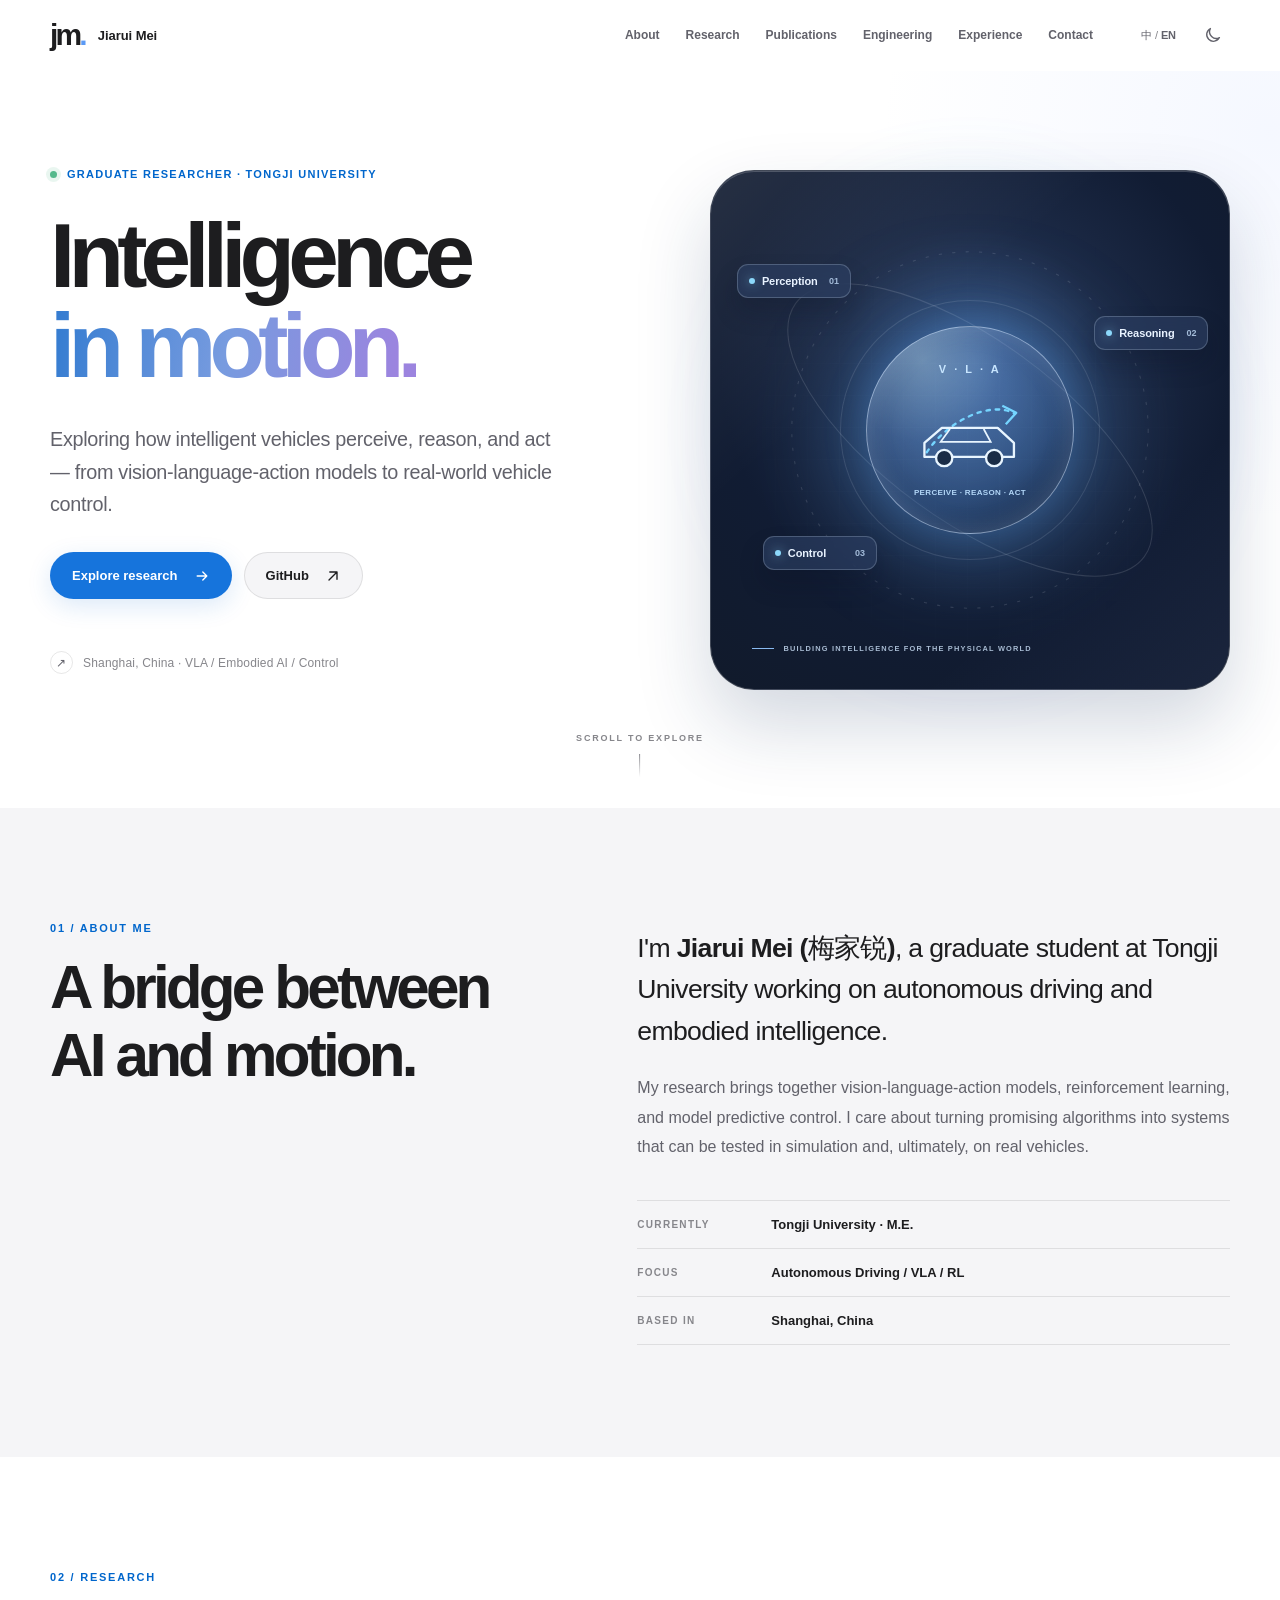
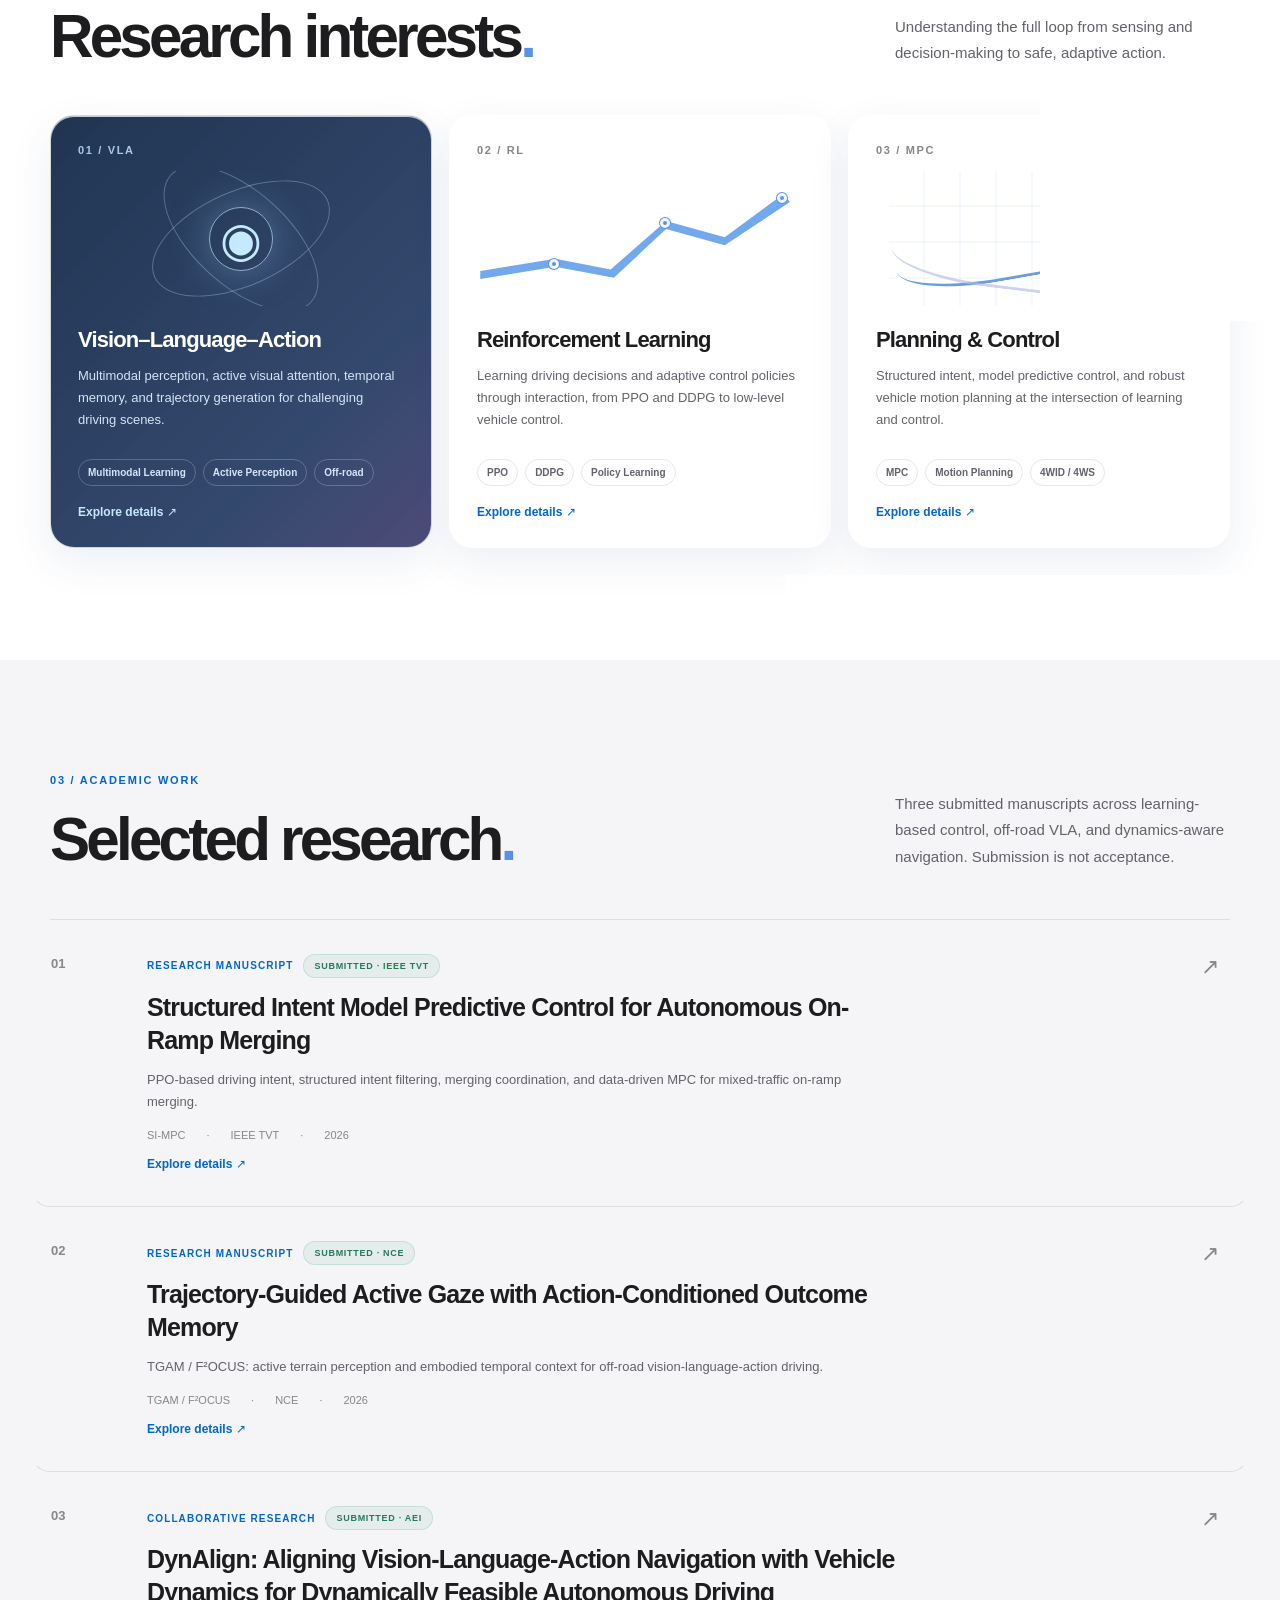
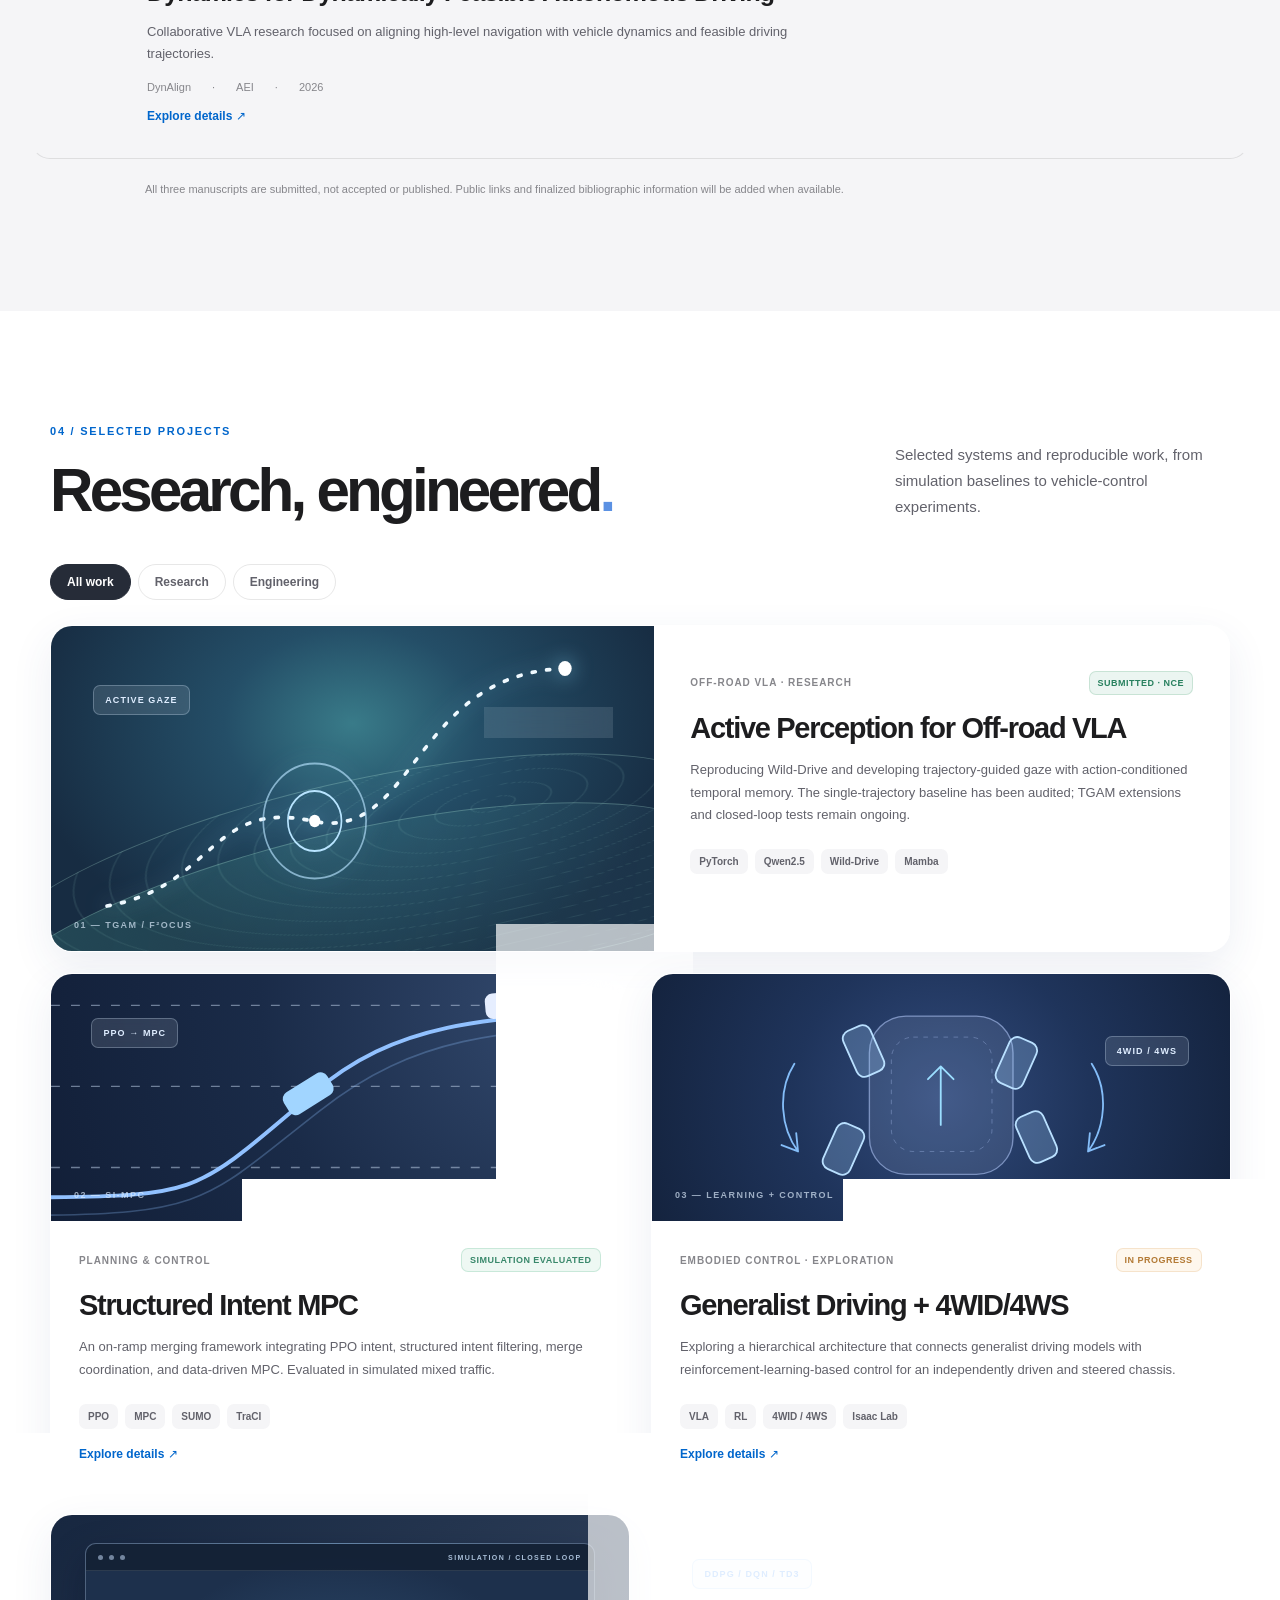
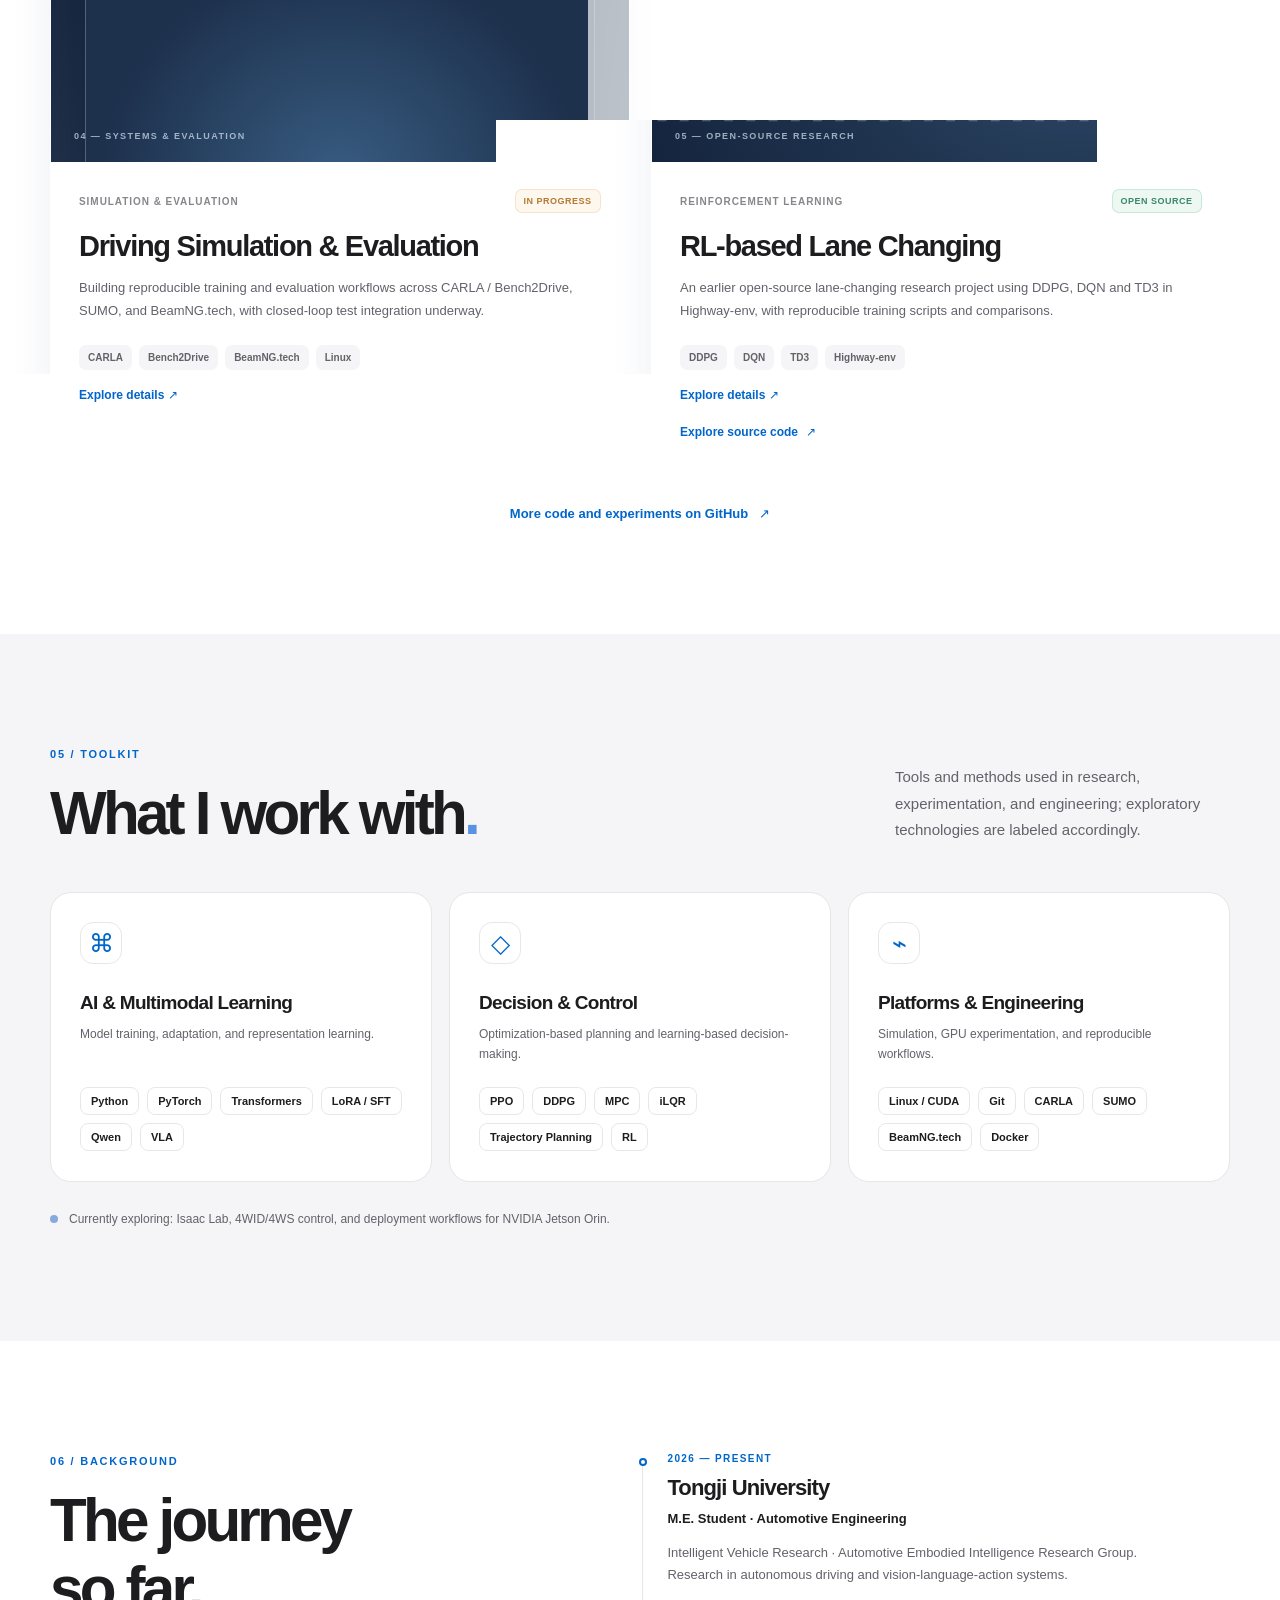
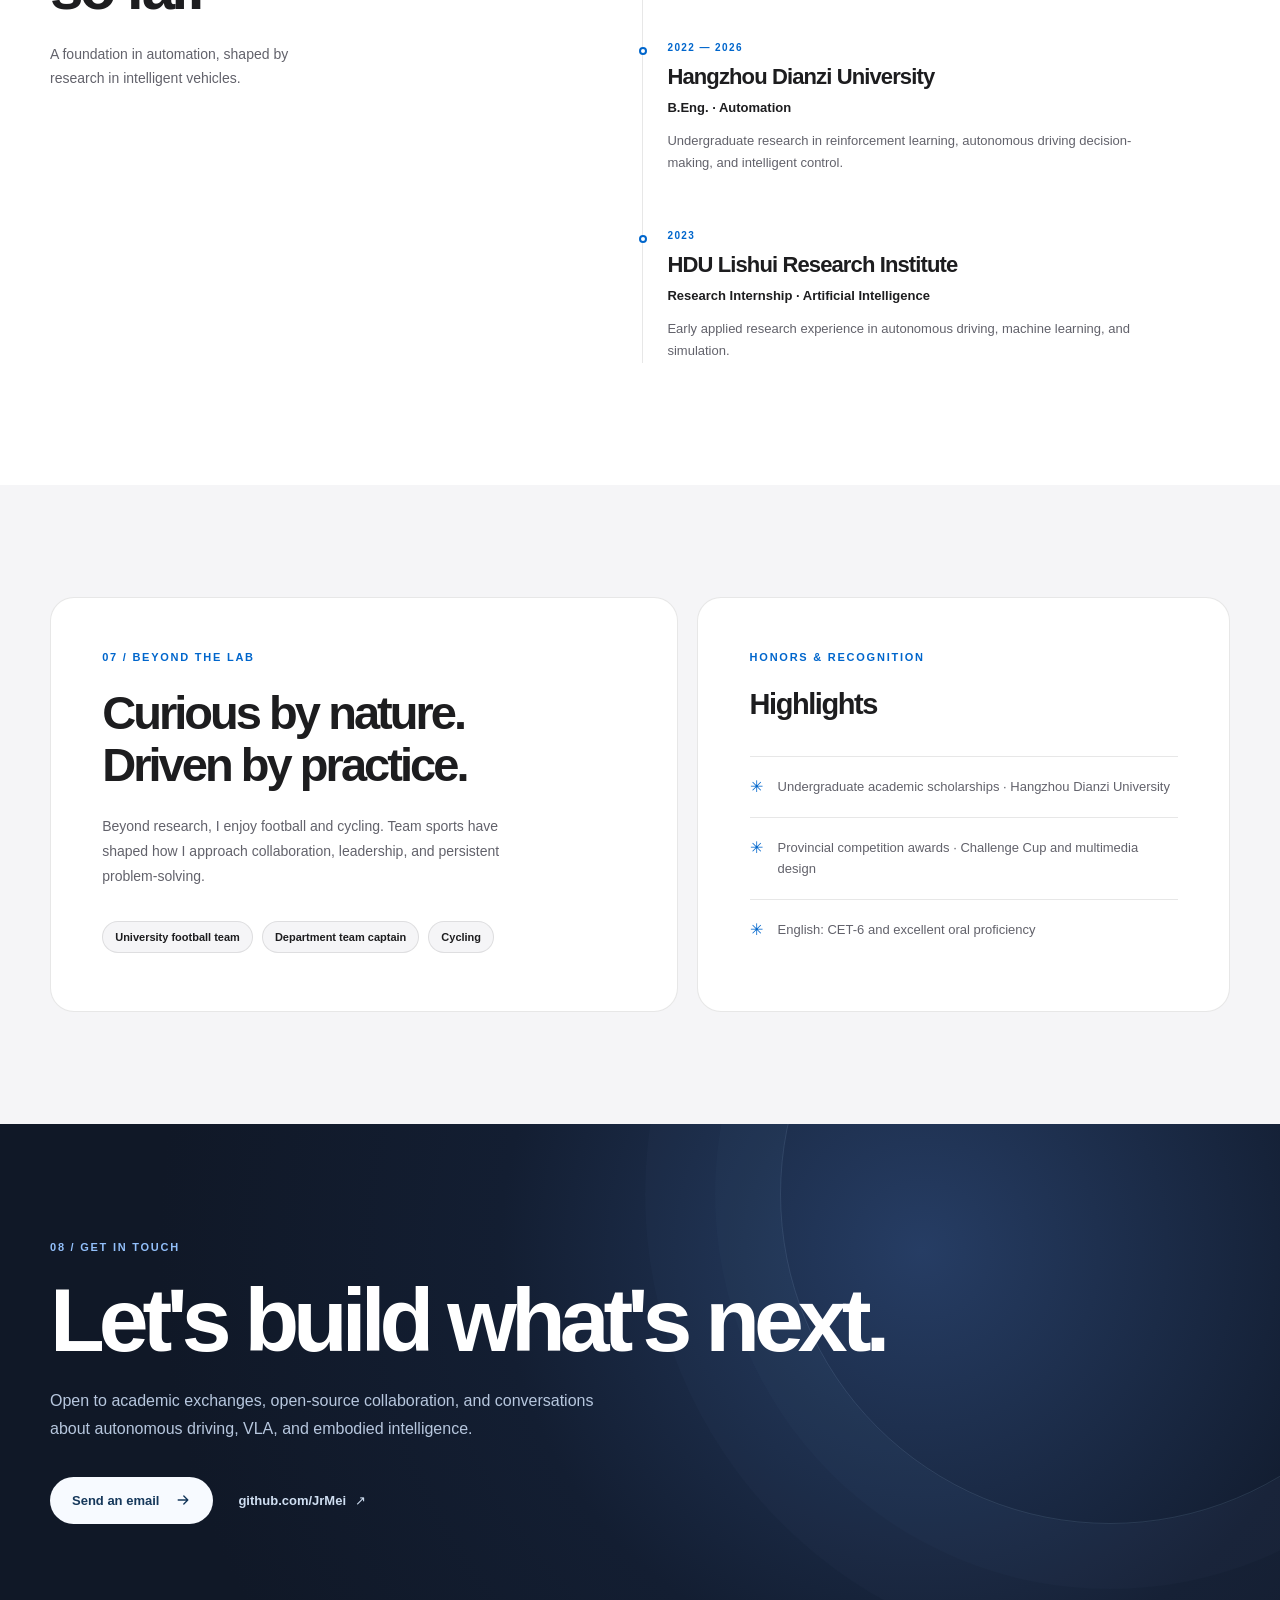
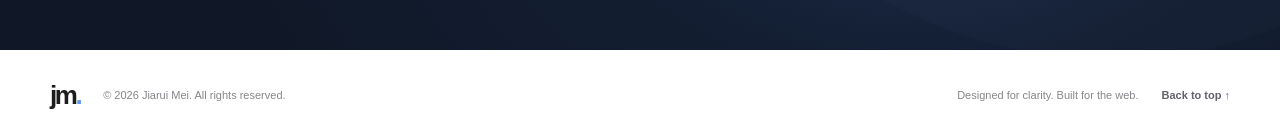
==== commit a55e60b1: "Add files via upload" ====
--- a/index.html
+++ b/index.html
@@ -10,6 +10,7 @@
   <meta property="og:description" content="Research, publications, and engineering in VLA, autonomous driving, and intelligent vehicle control.">
   <title>Jiarui Mei · Autonomous Driving & Embodied AI</title>
   <link rel="icon" type="image/svg+xml" href="favicon.svg">
+  <script>try { const t=localStorage.getItem("theme"); if(t) document.documentElement.dataset.theme=t; const l=localStorage.getItem("language"); if(l) { document.documentElement.dataset.language=l; document.documentElement.lang=l==="zh"?"zh-CN":"en"; } } catch(e) {}</script>
   <link rel="stylesheet" href="style.css">
   <script>document.documentElement.classList.add('js');</script>
   <script src="script.js" defer></script>
@@ -51,8 +52,8 @@
           <h1 class="hero-title hero-entrance" id="hero-title"><span data-i18n="heroTitleLine1">Intelligence</span><br><span class="gradient-text" data-i18n="heroTitleLine2">in motion.</span></h1>
           <p class="hero-lead hero-entrance" data-i18n="heroLead">Exploring how intelligent vehicles perceive, reason, and act — from vision-language-action models to real-world vehicle control.</p>
           <div class="hero-actions hero-entrance">
-            <a class="button button-primary" href="#research"><span data-i18n="exploreResearch">Explore research</span><svg viewBox="0 0 20 20" fill="none" stroke="currentColor" stroke-width="1.7" aria-hidden="true"><path d="M4 10h12m-5-5 5 5-5 5" stroke-linecap="round" stroke-linejoin="round"/></svg></a>
-            <a class="button button-subtle" href="https://github.com/JrMei" target="_blank" rel="noopener noreferrer"><span>GitHub</span><svg viewBox="0 0 20 20" fill="none" stroke="currentColor" stroke-width="1.7" aria-hidden="true"><path d="M5 15 15 5M6 5h9v9" stroke-linecap="round" stroke-linejoin="round"/></svg></a>
+            <a class="button button-primary magnetic" href="#research"><span data-i18n="exploreResearch">Explore research</span><svg viewBox="0 0 20 20" fill="none" stroke="currentColor" stroke-width="1.7" aria-hidden="true"><path d="M4 10h12m-5-5 5 5-5 5" stroke-linecap="round" stroke-linejoin="round"/></svg></a>
+            <a class="button button-subtle magnetic" href="https://github.com/JrMei" target="_blank" rel="noopener noreferrer"><span>GitHub</span><svg viewBox="0 0 20 20" fill="none" stroke="currentColor" stroke-width="1.7" aria-hidden="true"><path d="M5 15 15 5M6 5h9v9" stroke-linecap="round" stroke-linejoin="round"/></svg></a>
           </div>
           <div class="hero-meta hero-entrance"><span class="hero-meta-icon" aria-hidden="true">↗</span><span data-i18n="heroMeta">Shanghai, China · VLA / Embodied AI / Control</span></div>
         </div>
@@ -92,26 +93,49 @@
       <div class="shell">
         <div class="section-top reveal"><div><span class="eyebrow" data-i18n="researchEyebrow">02 / RESEARCH</span><h2 id="research-title" data-i18n="researchTitle">Research interests<span class="accent-dot">.</span></h2></div><p class="section-intro" data-i18n="researchIntro">Understanding the full loop from sensing and decision-making to safe, adaptive action.</p></div>
         <div class="research-grid">
-          <article class="research-card research-card-featured reveal">
+          <article class="research-card research-card-featured reveal mouse-card"><a class="card-cover-link" href="details/tgam.html" aria-label="Explore TGAM research"></a>
             <div class="research-number">01 / VLA</div><div class="research-art research-art-vla" aria-hidden="true"><span class="art-orbit art-orbit-a"></span><span class="art-orbit art-orbit-b"></span><span class="art-eye">◉</span></div>
             <h3 data-i18n="focusVlaTitle">Vision–Language–Action</h3><p data-i18n="focusVlaBody">Multimodal perception, active visual attention, temporal memory, and trajectory generation for challenging driving scenes.</p>
-            <div class="research-keywords"><span>Multimodal Learning</span><span>Active Perception</span><span>Off-road</span></div>
-          </article>
-          <article class="research-card reveal"><div class="research-number">02 / RL</div><div class="research-art research-art-rl" aria-hidden="true"><span class="rl-path"></span><span class="rl-point rl-point-one"></span><span class="rl-point rl-point-two"></span><span class="rl-point rl-point-three"></span></div><h3 data-i18n="focusRlTitle">Reinforcement Learning</h3><p data-i18n="focusRlBody">Learning driving decisions and adaptive control policies through interaction, from PPO and DDPG to low-level vehicle control.</p><div class="research-keywords"><span>PPO</span><span>DDPG</span><span>Policy Learning</span></div></article>
-          <article class="research-card reveal"><div class="research-number">03 / MPC</div><div class="research-art research-art-mpc" aria-hidden="true"><span class="mpc-axis"></span><span class="mpc-wave mpc-wave-a"></span><span class="mpc-wave mpc-wave-b"></span></div><h3 data-i18n="focusControlTitle">Planning & Control</h3><p data-i18n="focusControlBody">Structured intent, model predictive control, and robust vehicle motion planning at the intersection of learning and control.</p><div class="research-keywords"><span>MPC</span><span>Motion Planning</span><span>4WID / 4WS</span></div></article>
+            <div class="research-keywords"><span>Multimodal Learning</span><span>Active Perception</span><span>Off-road</span></div><span class="research-cta" data-i18n="viewDetails">Explore details ↗</span></article>
+          <article class="research-card reveal mouse-card"><a class="card-cover-link" href="details/ddpg.html" aria-label="Explore RL-based lane-changing project"></a><div class="research-number">02 / RL</div><div class="research-art research-art-rl" aria-hidden="true"><span class="rl-path"></span><span class="rl-point rl-point-one"></span><span class="rl-point rl-point-two"></span><span class="rl-point rl-point-three"></span></div><h3 data-i18n="focusRlTitle">Reinforcement Learning</h3><p data-i18n="focusRlBody">Learning driving decisions and adaptive control policies through interaction, from PPO and DDPG to low-level vehicle control.</p><div class="research-keywords"><span>PPO</span><span>DDPG</span><span>Policy Learning</span></div><span class="research-cta" data-i18n="viewDetails">Explore details ↗</span></article>
+          <article class="research-card reveal mouse-card"><a class="card-cover-link" href="details/simpc.html" aria-label="Explore SI-MPC research"></a><div class="research-number">03 / MPC</div><div class="research-art research-art-mpc" aria-hidden="true"><span class="mpc-axis"></span><span class="mpc-wave mpc-wave-a"></span><span class="mpc-wave mpc-wave-b"></span></div><h3 data-i18n="focusControlTitle">Planning & Control</h3><p data-i18n="focusControlBody">Structured intent, model predictive control, and robust vehicle motion planning at the intersection of learning and control.</p><div class="research-keywords"><span>MPC</span><span>Motion Planning</span><span>4WID / 4WS</span></div><span class="research-cta" data-i18n="viewDetails">Explore details ↗</span></article>
         </div>
       </div>
     </section>
 
     <section class="section section-publications" id="publications" aria-labelledby="publications-title">
       <div class="shell">
-        <div class="section-top reveal"><div><span class="eyebrow" data-i18n="publicationsEyebrow">03 / ACADEMIC WORK</span><h2 id="publications-title" data-i18n="publicationsTitle">Selected research<span class="accent-dot">.</span></h2></div><p class="section-intro" data-i18n="publicationsIntro">Current research and manuscript projects. Full publication details and links will be added when publicly available.</p></div>
+        <div class="section-top reveal"><div><span class="eyebrow" data-i18n="publicationsEyebrow">03 / ACADEMIC WORK</span><h2 id="publications-title" data-i18n="publicationsTitle">Selected research<span class="accent-dot">.</span></h2></div><p class="section-intro" data-i18n="publicationsIntro">Three submitted manuscripts across learning-based control, off-road VLA, and dynamics-aware navigation. Submission is not acceptance.</p></div>
         <div class="publication-list">
-          <article class="publication-item reveal"><div class="publication-index">01</div><div class="publication-body"><div class="publication-top"><span class="pub-type" data-i18n="pubTypeResearch">RESEARCH MANUSCRIPT</span><span class="pub-status" data-i18n="pubStatusVerify">MANUSCRIPT</span></div><h3>Structured Intent Model Predictive Control for Autonomous On-Ramp Merging</h3><p data-i18n="pubSimpcDescription">A learning-and-control framework combining PPO-based intent, intent smoothing, coordinated merging, and data-driven MPC.</p><div class="pub-details"><span>SI-MPC</span><span>Autonomous Driving</span><span>2026</span></div></div><span class="publication-arrow" aria-hidden="true">↗</span></article>
-          <article class="publication-item reveal"><div class="publication-index">02</div><div class="publication-body"><div class="publication-top"><span class="pub-type" data-i18n="pubTypeResearch">RESEARCH MANUSCRIPT</span><span class="pub-status status-ongoing" data-i18n="pubStatusOngoing">ONGOING RESEARCH</span></div><h3>Trajectory-Guided Active Gaze with Action-Conditioned Outcome Memory</h3><p data-i18n="pubTgamDescription">TGAM / F²OCUS: active terrain perception and embodied temporal memory for off-road vision-language-action driving.</p><div class="pub-details"><span>TGAM / F²OCUS</span><span>Off-road VLA</span><span>2026</span></div></div><span class="publication-arrow" aria-hidden="true">↗</span></article>
-          <article class="publication-item reveal"><div class="publication-index">03</div><div class="publication-body"><div class="publication-top"><span class="pub-type" data-i18n="pubTypeCollaborative">COLLABORATIVE RESEARCH</span><span class="pub-status" data-i18n="pubStatusVerify">MANUSCRIPT</span></div><h3 data-i18n="pubVlaTitle">Vision–Language–Action Research for Autonomous Driving</h3><p data-i18n="pubVlaDescription">Contributing author on a VLA autonomous-driving manuscript; the official paper title, author list, and publication link are not displayed until verified.</p><div class="pub-details"><span>VLA</span><span data-i18n="pubCoauthor">Co-author</span><span>2026</span></div></div><span class="publication-arrow" aria-hidden="true">↗</span></article>
+          <article class="publication-item reveal mouse-card">
+            <a class="publication-cover-link" href="details/simpc.html" aria-label="SI-MPC · IEEE TVT · View manuscript details"></a>
+            <div class="publication-index">01</div><div class="publication-body"><div class="publication-top"><span class="pub-type" data-i18n="pubTypeResearch">RESEARCH MANUSCRIPT</span><span class="pub-status status-submitted" data-i18n="pubStatusTVT">SUBMITTED · IEEE TVT</span></div>
+              <h3>Structured Intent Model Predictive Control for Autonomous On-Ramp Merging</h3>
+              <p data-i18n="pubSimpcDescription">PPO-based driving intent, structured intent filtering, merging coordination, and data-driven MPC for mixed-traffic on-ramp merging.</p>
+              <div class="pub-details"><span>SI-MPC</span><span>IEEE TVT</span><span>2026</span></div>
+              <span class="publication-cta" data-i18n="viewDetails">Explore details ↗</span>
+            </div><span class="publication-arrow" aria-hidden="true">↗</span>
+          </article>
+          <article class="publication-item reveal mouse-card">
+            <a class="publication-cover-link" href="details/tgam.html" aria-label="TGAM · NCE · View manuscript details"></a>
+            <div class="publication-index">02</div><div class="publication-body"><div class="publication-top"><span class="pub-type" data-i18n="pubTypeResearch">RESEARCH MANUSCRIPT</span><span class="pub-status status-submitted" data-i18n="pubStatusNCE">SUBMITTED · NCE</span></div>
+              <h3>Trajectory-Guided Active Gaze with Action-Conditioned Outcome Memory</h3>
+              <p data-i18n="pubTgamDescription">TGAM / F²OCUS: active terrain perception and embodied temporal context for off-road vision-language-action driving.</p>
+              <div class="pub-details"><span>TGAM / F²OCUS</span><span>NCE</span><span>2026</span></div>
+              <span class="publication-cta" data-i18n="viewDetails">Explore details ↗</span>
+            </div><span class="publication-arrow" aria-hidden="true">↗</span>
+          </article>
+          <article class="publication-item reveal mouse-card">
+            <a class="publication-cover-link" href="details/dynalign.html" aria-label="DynAlign · AEI · View manuscript details"></a>
+            <div class="publication-index">03</div><div class="publication-body"><div class="publication-top"><span class="pub-type" data-i18n="pubTypeCollaborative">COLLABORATIVE RESEARCH</span><span class="pub-status status-submitted" data-i18n="pubStatusAEI">SUBMITTED · AEI</span></div>
+              <h3>DynAlign: Aligning Vision-Language-Action Navigation with Vehicle Dynamics for Dynamically Feasible Autonomous Driving</h3>
+              <p data-i18n="pubDynalignDescription">Collaborative VLA research focused on aligning high-level navigation with vehicle dynamics and feasible driving trajectories.</p>
+              <div class="pub-details"><span>DynAlign</span><span>AEI</span><span>2026</span></div>
+              <span class="publication-cta" data-i18n="viewDetails">Explore details ↗</span>
+            </div><span class="publication-arrow" aria-hidden="true">↗</span>
+          </article>
         </div>
-        <p class="publication-note reveal" data-i18n="publicationNote">Manuscript projects and ongoing research are shown separately from peer-reviewed publications. Bibliographic details will be added when publicly available.</p>
+        <p class="publication-note reveal" data-i18n="publicationNote">All three manuscripts are submitted, not accepted or published. Public links and finalized bibliographic information will be added when available.</p>
       </div>
     </section>
 
@@ -120,11 +144,11 @@
         <div class="section-top reveal"><div><span class="eyebrow" data-i18n="engineeringEyebrow">04 / SELECTED PROJECTS</span><h2 id="engineering-title" data-i18n="engineeringTitle">Research, engineered<span class="accent-dot">.</span></h2></div><p class="section-intro" data-i18n="engineeringIntro">Selected systems and reproducible work, from simulation baselines to vehicle-control experiments.</p></div>
         <div class="filter-bar reveal" role="group" aria-label="Filter projects" data-i18n-aria="filterAria"><button type="button" class="filter-chip is-selected" data-filter="all" aria-pressed="true" data-i18n="filterAll">All work</button><button type="button" class="filter-chip" data-filter="research" aria-pressed="false" data-i18n="filterResearch">Research</button><button type="button" class="filter-chip" data-filter="systems" aria-pressed="false" data-i18n="filterSystems">Engineering</button></div>
         <div class="project-grid" id="project-grid">
-          <article class="project-card project-large reveal" data-category="research"><div class="project-visual visual-tgam" aria-hidden="true"><div class="terrain terrain-back"></div><div class="terrain terrain-front"></div><svg class="tgam-route" viewBox="0 0 540 260" fill="none" preserveAspectRatio="none"><path d="M50 224C146 209 142 138 234 156s89-118 226-122" stroke="#EFF9FF" stroke-width="3" stroke-linecap="round" stroke-dasharray="3 10"/><circle cx="236" cy="156" r="46" stroke="#B8E4FF" stroke-opacity=".65" stroke-width="1.5"/><circle cx="236" cy="156" r="24" stroke="#B8E4FF" stroke-width="1.5"/><circle cx="236" cy="156" r="5" fill="#fff"/><circle cx="460" cy="34" r="6" fill="#fff"/></svg><div class="visual-pill pill-left">ACTIVE GAZE</div><div class="visual-pill pill-right">OUTCOME MEMORY</div><div class="visual-id">01 — TGAM / F²OCUS</div></div><div class="project-content"><div class="project-meta"><span data-i18n="projectTgamType">OFF-ROAD VLA · RESEARCH</span><span class="project-stage" data-i18n="stageInProgress">IN PROGRESS</span></div><h3 data-i18n="projectTgamTitle">Active Perception for Off-road VLA</h3><p data-i18n="projectTgamDescription">Reproducing Wild-Drive and developing trajectory-guided gaze with action-conditioned temporal memory. The single-trajectory baseline has been audited; TGAM extensions and closed-loop tests remain ongoing.</p><div class="project-tags"><span>PyTorch</span><span>Qwen2.5</span><span>Wild-Drive</span><span>Mamba</span></div></div></article>
-          <article class="project-card reveal" data-category="research"><div class="project-visual visual-simpc" aria-hidden="true"><svg viewBox="0 0 520 270" preserveAspectRatio="xMidYMid slice" fill="none"><path d="M0 52H520M0 125H520M0 198H520" stroke="#B7C9E1" stroke-width="1.2" stroke-dasharray="8 10" opacity=".55"/><path d="M-10 225c145-2 138-2 245-93 78-67 157-69 300-76" stroke="#91C1FF" stroke-width="3.5" stroke-linecap="round"/><path d="M-10 241c152-1 153-17 252-94 89-70 166-72 293-78" stroke="#91C1FF" stroke-width="1.5" opacity=".28"/><rect x="206" y="134" width="46" height="23" rx="7" fill="#A1D5FF" transform="rotate(-32 206 134)"/><rect x="390" y="42" width="46" height="23" rx="7" fill="#E6EEFF" transform="rotate(-5 390 42)"/></svg><div class="visual-pill pill-left">PPO → MPC</div><div class="visual-id">02 — SI-MPC</div></div><div class="project-content"><div class="project-meta"><span data-i18n="projectSimpcType">PLANNING & CONTROL</span><span class="project-stage stage-done" data-i18n="stageSimulated">SIMULATION EVALUATED</span></div><h3 data-i18n="projectSimpcTitle">Structured Intent MPC</h3><p data-i18n="projectSimpcDescription">An on-ramp merging framework integrating PPO intent, structured intent filtering, merge coordination, and data-driven MPC. Evaluated in simulated mixed traffic.</p><div class="project-tags"><span>PPO</span><span>MPC</span><span>SUMO</span><span>TraCI</span></div></div></article>
-          <article class="project-card reveal" data-category="research systems"><div class="project-visual visual-4ws" aria-hidden="true"><svg class="chassis-svg" viewBox="0 0 520 270" fill="none"><rect x="182" y="46" width="157" height="173" rx="40" fill="#C8D7F6" fill-opacity=".11" stroke="#B8CEFF" stroke-opacity=".55" stroke-width="1.5"/><rect x="206" y="69" width="110" height="125" rx="24" stroke="#B8CEFF" stroke-opacity=".35" stroke-dasharray="5 6"/><g stroke="#B9E0FF" stroke-width="2" fill="#A5D1FF" fill-opacity=".25"><rect x="150" y="66" width="32" height="54" rx="9" transform="rotate(-24 150 66)"/><rect x="339" y="66" width="32" height="54" rx="9" transform="rotate(24 339 66)"/><rect x="150" y="160" width="32" height="54" rx="9" transform="rotate(24 150 160)"/><rect x="339" y="160" width="32" height="54" rx="9" transform="rotate(-24 339 160)"/></g><path d="M260 165V101m0 0-14 14m14-14 14 14" stroke="#9BDEFF" stroke-width="2" stroke-linecap="round" stroke-linejoin="round"/><path d="M100 98c-19 30-15 70 4 96m0 0-2-20m2 20-18-7M425 98c19 30 15 70-4 96m0 0 2-20m-2 20 18-7" stroke="#84BDF8" stroke-width="2" stroke-linecap="round" stroke-linejoin="round"/></svg><div class="visual-pill pill-right">4WID / 4WS</div><div class="visual-id">03 — LEARNING + CONTROL</div></div><div class="project-content"><div class="project-meta"><span data-i18n="project4wsType">EMBODIED CONTROL · EXPLORATION</span><span class="project-stage" data-i18n="stageInProgress">IN PROGRESS</span></div><h3 data-i18n="project4wsTitle">Generalist Driving + 4WID/4WS</h3><p data-i18n="project4wsDescription">Exploring a hierarchical architecture that connects generalist driving models with reinforcement-learning-based control for an independently driven and steered chassis.</p><div class="project-tags"><span>VLA</span><span>RL</span><span>4WID / 4WS</span><span>Isaac Lab</span></div></div></article>
-          <article class="project-card reveal" data-category="systems"><div class="project-visual visual-simulation" aria-hidden="true"><div class="sim-window"><div class="sim-titlebar"><span></span><span></span><span></span><b>SIMULATION / CLOSED LOOP</b></div><div class="sim-grid"></div><div class="sim-road"></div><div class="sim-car sim-car-main"></div><div class="sim-car sim-car-obstacle"></div><div class="sim-target"></div></div><div class="visual-id">04 — SYSTEMS & EVALUATION</div></div><div class="project-content"><div class="project-meta"><span data-i18n="projectSimulationType">SIMULATION & EVALUATION</span><span class="project-stage" data-i18n="stageInProgress">IN PROGRESS</span></div><h3 data-i18n="projectSimulationTitle">Driving Simulation & Evaluation</h3><p data-i18n="projectSimulationDescription">Building reproducible training and evaluation workflows across CARLA / Bench2Drive, SUMO, and BeamNG.tech, with closed-loop test integration underway.</p><div class="project-tags"><span>CARLA</span><span>Bench2Drive</span><span>BeamNG.tech</span><span>Linux</span></div></div></article>
-          <article class="project-card reveal" data-category="research systems"><div class="project-visual visual-ddpg" aria-hidden="true"><svg viewBox="0 0 520 270" preserveAspectRatio="xMidYMid slice" fill="none"><path d="M-15 63h550M-15 136h550M-15 209h550" stroke="#b9c7e8" stroke-opacity=".4" stroke-dasharray="8 12"/><path d="M0 190c127 0 151-95 267-95h253" stroke="#bce7ff" stroke-width="3" stroke-linecap="round" stroke-dasharray="5 7"/><path d="M0 199c127 0 151-95 267-95h253" stroke="#9dccff" stroke-opacity=".32" stroke-width="1.5"/><g transform="translate(240 83) rotate(-12)"><rect width="47" height="25" rx="7" fill="#aad4ff"/><rect x="11" y="3" width="25" height="8" rx="3" fill="#46658f"/></g><g transform="translate(389 95)"><rect width="43" height="24" rx="7" fill="#dbe9f7"/><rect x="10" y="3" width="23" height="7" rx="3" fill="#647e9e"/></g></svg><div class="visual-pill pill-left">DDPG / DQN / TD3</div><div class="visual-id">05 — OPEN-SOURCE RESEARCH</div></div><div class="project-content"><div class="project-meta"><span data-i18n="projectDdpgType">REINFORCEMENT LEARNING</span><span class="project-stage stage-done" data-i18n="stageOpenSource">OPEN SOURCE</span></div><h3 data-i18n="projectDdpgTitle">RL-based Lane Changing</h3><p data-i18n="projectDdpgDescription">An earlier open-source lane-changing research project using DDPG, DQN and TD3 in Highway-env, with reproducible training scripts and comparisons.</p><div class="project-tags"><span>DDPG</span><span>DQN</span><span>TD3</span><span>Highway-env</span></div><a class="project-repo" href="https://github.com/JrMei/Lane-Changing-Decision" target="_blank" rel="noopener noreferrer"><span data-i18n="projectDdpgLink">Explore source code</span><span aria-hidden="true">↗</span></a></div></article>
+          <article class="project-card project-large reveal mouse-card" data-category="research"><a class="card-cover-link" href="details/tgam.html" aria-label="View tgam project details"></a><div class="project-visual visual-tgam" aria-hidden="true"><div class="terrain terrain-back"></div><div class="terrain terrain-front"></div><svg class="tgam-route" viewBox="0 0 540 260" fill="none" preserveAspectRatio="none"><path d="M50 224C146 209 142 138 234 156s89-118 226-122" stroke="#EFF9FF" stroke-width="3" stroke-linecap="round" stroke-dasharray="3 10"/><circle cx="236" cy="156" r="46" stroke="#B8E4FF" stroke-opacity=".65" stroke-width="1.5"/><circle cx="236" cy="156" r="24" stroke="#B8E4FF" stroke-width="1.5"/><circle cx="236" cy="156" r="5" fill="#fff"/><circle cx="460" cy="34" r="6" fill="#fff"/></svg><div class="visual-pill pill-left">ACTIVE GAZE</div><div class="visual-pill pill-right">OUTCOME MEMORY</div><div class="visual-id">01 — TGAM / F²OCUS</div></div><div class="project-content"><div class="project-meta"><span data-i18n="projectTgamType">OFF-ROAD VLA · RESEARCH</span><span class="project-stage stage-submitted" data-i18n="stageNCE">SUBMITTED · NCE</span></div><h3 data-i18n="projectTgamTitle">Active Perception for Off-road VLA</h3><p data-i18n="projectTgamDescription">Reproducing Wild-Drive and developing trajectory-guided gaze with action-conditioned temporal memory. The single-trajectory baseline has been audited; TGAM extensions and closed-loop tests remain ongoing.</p><div class="project-tags"><span>PyTorch</span><span>Qwen2.5</span><span>Wild-Drive</span><span>Mamba</span></div><a class="project-detail-link" href="details/tgam.html" data-i18n="viewDetails">Explore details ↗</a></div></article>
+          <article class="project-card reveal mouse-card" data-category="research"><a class="card-cover-link" href="details/simpc.html" aria-label="View simpc project details"></a><div class="project-visual visual-simpc" aria-hidden="true"><svg viewBox="0 0 520 270" preserveAspectRatio="xMidYMid slice" fill="none"><path d="M0 52H520M0 125H520M0 198H520" stroke="#B7C9E1" stroke-width="1.2" stroke-dasharray="8 10" opacity=".55"/><path d="M-10 225c145-2 138-2 245-93 78-67 157-69 300-76" stroke="#91C1FF" stroke-width="3.5" stroke-linecap="round"/><path d="M-10 241c152-1 153-17 252-94 89-70 166-72 293-78" stroke="#91C1FF" stroke-width="1.5" opacity=".28"/><rect x="206" y="134" width="46" height="23" rx="7" fill="#A1D5FF" transform="rotate(-32 206 134)"/><rect x="390" y="42" width="46" height="23" rx="7" fill="#E6EEFF" transform="rotate(-5 390 42)"/></svg><div class="visual-pill pill-left">PPO → MPC</div><div class="visual-id">02 — SI-MPC</div></div><div class="project-content"><div class="project-meta"><span data-i18n="projectSimpcType">PLANNING & CONTROL</span><span class="project-stage stage-done" data-i18n="stageSimulated">SIMULATION EVALUATED</span></div><h3 data-i18n="projectSimpcTitle">Structured Intent MPC</h3><p data-i18n="projectSimpcDescription">An on-ramp merging framework integrating PPO intent, structured intent filtering, merge coordination, and data-driven MPC. Evaluated in simulated mixed traffic.</p><div class="project-tags"><span>PPO</span><span>MPC</span><span>SUMO</span><span>TraCI</span></div><a class="project-detail-link" href="details/simpc.html" data-i18n="viewDetails">Explore details ↗</a></div></article>
+          <article class="project-card reveal mouse-card" data-category="research systems"><a class="card-cover-link" href="details/fourws.html" aria-label="View fourws project details"></a><div class="project-visual visual-4ws" aria-hidden="true"><svg class="chassis-svg" viewBox="0 0 520 270" fill="none"><rect x="182" y="46" width="157" height="173" rx="40" fill="#C8D7F6" fill-opacity=".11" stroke="#B8CEFF" stroke-opacity=".55" stroke-width="1.5"/><rect x="206" y="69" width="110" height="125" rx="24" stroke="#B8CEFF" stroke-opacity=".35" stroke-dasharray="5 6"/><g stroke="#B9E0FF" stroke-width="2" fill="#A5D1FF" fill-opacity=".25"><rect x="150" y="66" width="32" height="54" rx="9" transform="rotate(-24 150 66)"/><rect x="339" y="66" width="32" height="54" rx="9" transform="rotate(24 339 66)"/><rect x="150" y="160" width="32" height="54" rx="9" transform="rotate(24 150 160)"/><rect x="339" y="160" width="32" height="54" rx="9" transform="rotate(-24 339 160)"/></g><path d="M260 165V101m0 0-14 14m14-14 14 14" stroke="#9BDEFF" stroke-width="2" stroke-linecap="round" stroke-linejoin="round"/><path d="M100 98c-19 30-15 70 4 96m0 0-2-20m2 20-18-7M425 98c19 30 15 70-4 96m0 0 2-20m-2 20 18-7" stroke="#84BDF8" stroke-width="2" stroke-linecap="round" stroke-linejoin="round"/></svg><div class="visual-pill pill-right">4WID / 4WS</div><div class="visual-id">03 — LEARNING + CONTROL</div></div><div class="project-content"><div class="project-meta"><span data-i18n="project4wsType">EMBODIED CONTROL · EXPLORATION</span><span class="project-stage" data-i18n="stageInProgress">IN PROGRESS</span></div><h3 data-i18n="project4wsTitle">Generalist Driving + 4WID/4WS</h3><p data-i18n="project4wsDescription">Exploring a hierarchical architecture that connects generalist driving models with reinforcement-learning-based control for an independently driven and steered chassis.</p><div class="project-tags"><span>VLA</span><span>RL</span><span>4WID / 4WS</span><span>Isaac Lab</span></div><a class="project-detail-link" href="details/fourws.html" data-i18n="viewDetails">Explore details ↗</a></div></article>
+          <article class="project-card reveal mouse-card" data-category="systems"><a class="card-cover-link" href="details/simulation.html" aria-label="View simulation project details"></a><div class="project-visual visual-simulation" aria-hidden="true"><div class="sim-window"><div class="sim-titlebar"><span></span><span></span><span></span><b>SIMULATION / CLOSED LOOP</b></div><div class="sim-grid"></div><div class="sim-road"></div><div class="sim-car sim-car-main"></div><div class="sim-car sim-car-obstacle"></div><div class="sim-target"></div></div><div class="visual-id">04 — SYSTEMS & EVALUATION</div></div><div class="project-content"><div class="project-meta"><span data-i18n="projectSimulationType">SIMULATION & EVALUATION</span><span class="project-stage" data-i18n="stageInProgress">IN PROGRESS</span></div><h3 data-i18n="projectSimulationTitle">Driving Simulation & Evaluation</h3><p data-i18n="projectSimulationDescription">Building reproducible training and evaluation workflows across CARLA / Bench2Drive, SUMO, and BeamNG.tech, with closed-loop test integration underway.</p><div class="project-tags"><span>CARLA</span><span>Bench2Drive</span><span>BeamNG.tech</span><span>Linux</span></div><a class="project-detail-link" href="details/simulation.html" data-i18n="viewDetails">Explore details ↗</a></div></article>
+          <article class="project-card reveal mouse-card" data-category="research systems"><a class="card-cover-link" href="details/ddpg.html" aria-label="View ddpg project details"></a><div class="project-visual visual-ddpg" aria-hidden="true"><svg viewBox="0 0 520 270" preserveAspectRatio="xMidYMid slice" fill="none"><path d="M-15 63h550M-15 136h550M-15 209h550" stroke="#b9c7e8" stroke-opacity=".4" stroke-dasharray="8 12"/><path d="M0 190c127 0 151-95 267-95h253" stroke="#bce7ff" stroke-width="3" stroke-linecap="round" stroke-dasharray="5 7"/><path d="M0 199c127 0 151-95 267-95h253" stroke="#9dccff" stroke-opacity=".32" stroke-width="1.5"/><g transform="translate(240 83) rotate(-12)"><rect width="47" height="25" rx="7" fill="#aad4ff"/><rect x="11" y="3" width="25" height="8" rx="3" fill="#46658f"/></g><g transform="translate(389 95)"><rect width="43" height="24" rx="7" fill="#dbe9f7"/><rect x="10" y="3" width="23" height="7" rx="3" fill="#647e9e"/></g></svg><div class="visual-pill pill-left">DDPG / DQN / TD3</div><div class="visual-id">05 — OPEN-SOURCE RESEARCH</div></div><div class="project-content"><div class="project-meta"><span data-i18n="projectDdpgType">REINFORCEMENT LEARNING</span><span class="project-stage stage-done" data-i18n="stageOpenSource">OPEN SOURCE</span></div><h3 data-i18n="projectDdpgTitle">RL-based Lane Changing</h3><p data-i18n="projectDdpgDescription">An earlier open-source lane-changing research project using DDPG, DQN and TD3 in Highway-env, with reproducible training scripts and comparisons.</p><div class="project-tags"><span>DDPG</span><span>DQN</span><span>TD3</span><span>Highway-env</span></div><a class="project-detail-link" href="details/ddpg.html" data-i18n="viewDetails">Explore details ↗</a><a class="project-repo" href="https://github.com/JrMei/Lane-Changing-Decision" target="_blank" rel="noopener noreferrer"><span data-i18n="projectDdpgLink">Explore source code</span><span aria-hidden="true">↗</span></a></div></article>
         </div>
         <div class="more-projects reveal"><a href="https://github.com/JrMei" target="_blank" rel="noopener noreferrer" class="text-link"><span data-i18n="moreProjects">More code and experiments on GitHub</span><span aria-hidden="true">↗</span></a></div>
       </div>
@@ -136,7 +160,7 @@
 
     <section class="section section-personal" id="personal" aria-labelledby="personal-title"><div class="shell personal-grid"><div class="personal-card personal-awards reveal"><span class="eyebrow" data-i18n="personalEyebrow">07 / BEYOND THE LAB</span><h2 id="personal-title" data-i18n="personalTitle">Curious by nature.<br>Driven by practice.</h2><p data-i18n="personalDescription">Beyond research, I enjoy football and cycling. Team sports have shaped how I approach collaboration, leadership, and persistent problem-solving.</p><div class="personal-pills"><span data-i18n="personalFootball">University football team</span><span data-i18n="personalCaptain">Department team captain</span><span data-i18n="personalCycling">Cycling</span></div></div><div class="personal-card personal-honors reveal"><span class="eyebrow" data-i18n="honorsEyebrow">HONORS & RECOGNITION</span><h3 data-i18n="honorsTitle">Highlights</h3><ul class="honors-list"><li><span class="honor-mark">✳</span><span data-i18n="honorOne">Undergraduate academic scholarships · Hangzhou Dianzi University</span></li><li><span class="honor-mark">✳</span><span data-i18n="honorTwo">Provincial competition awards · Challenge Cup and multimedia design</span></li><li><span class="honor-mark">✳</span><span data-i18n="honorThree">English: CET-6 and excellent oral proficiency</span></li></ul></div></div></section>
 
-    <section class="contact-section" id="contact" aria-labelledby="contact-title"><div class="shell contact-inner reveal"><span class="eyebrow" data-i18n="contactEyebrow">08 / GET IN TOUCH</span><h2 id="contact-title" data-i18n="contactTitle">Let's build what's next.</h2><p data-i18n="contactBody">Open to academic exchanges, open-source collaboration, and conversations about autonomous driving, VLA, and embodied intelligence.</p><div class="contact-actions"><a class="button button-contact" href="mailto:meijiarui555@foxmail.com"><span data-i18n="contactEmail">Send an email</span><svg viewBox="0 0 20 20" fill="none" stroke="currentColor" stroke-width="1.7" aria-hidden="true"><path d="M4 10h12m-5-5 5 5-5 5" stroke-linecap="round" stroke-linejoin="round"/></svg></a><a class="contact-github" href="https://github.com/JrMei" target="_blank" rel="noopener noreferrer">github.com/JrMei <span aria-hidden="true">↗</span></a></div></div></section>
+    <section class="contact-section" id="contact" aria-labelledby="contact-title"><div class="shell contact-inner reveal"><span class="eyebrow" data-i18n="contactEyebrow">08 / GET IN TOUCH</span><h2 id="contact-title" data-i18n="contactTitle">Let's build what's next.</h2><p data-i18n="contactBody">Open to academic exchanges, open-source collaboration, and conversations about autonomous driving, VLA, and embodied intelligence.</p><div class="contact-actions"><a class="button button-contact magnetic" href="mailto:meijiarui555@foxmail.com"><span data-i18n="contactEmail">Send an email</span><svg viewBox="0 0 20 20" fill="none" stroke="currentColor" stroke-width="1.7" aria-hidden="true"><path d="M4 10h12m-5-5 5 5-5 5" stroke-linecap="round" stroke-linejoin="round"/></svg></a><a class="contact-github" href="https://github.com/JrMei" target="_blank" rel="noopener noreferrer">github.com/JrMei <span aria-hidden="true">↗</span></a></div></div></section>
   </main>
 
   <footer class="site-footer"><div class="shell footer-inner"><div><a class="footer-wordmark" href="#home">jm<span>.</span></a><span class="footer-copy">© <span id="copyright-year">2026</span> Jiarui Mei. <span data-i18n="footerRights">All rights reserved.</span></span></div><div class="footer-right"><span data-i18n="footerMade">Designed for clarity. Built for the web.</span><a href="#home" data-i18n="backTop">Back to top ↑</a></div></div></footer>
--- a/style.css
+++ b/style.css
@@ -1,92 +1,440 @@
-* {
-    margin: 0;
-    padding: 0;
-    box-sizing: border-box;
-}
-
-html {
-    scroll-behavior: smooth;
-}
-
-body {
-    font-family: 'Inter', system-ui, sans-serif;
-    line-height: 1.6;
-}
-
-/* 自定义动画 */
-@keyframes fadeIn {
-    from { opacity: 0; transform: translateY(20px); }
-    to { opacity: 1; transform: translateY(0); }
-}
-
-.animate-fade-in {
-    animation: fadeIn 0.6s ease forwards;
-}
-
-/* 滚动条样式 */
-::-webkit-scrollbar {
-    width: 8px;
-}
-
-::-webkit-scrollbar-track {
-    background: #f1f1f1;
-}
-
-::-webkit-scrollbar-thumb {
-    background: #2563eb;
-    border-radius: 4px;
-}
-
-::-webkit-scrollbar-thumb:hover {
-    background: #1d4ed8;
-}
-
-/* 项目卡片悬停效果 */
-.project-card {
-    transition: all 0.3s ease;
-}
-
-.project-card:hover {
-    transform: translateY(-5px);
-}
-
-/* 导航栏滚动效果 */
-.nav-scrolled {
-    background-color: rgba(30, 41, 59, 0.95);
-    backdrop-filter: blur(5px);
-    box-shadow: 0 4px 6px -1px rgba(0, 0, 0, 0.1);
-}
-
-/* 技能标签动画 */
-.skill-tag {
-    transition: all 0.2s ease;
-}
-
-.skill-tag:hover {
-    transform: scale(1.05);
-    box-shadow: 0 4px 6px -1px rgba(0, 0, 0, 0.1);
-}
-
-/* 按钮效果 */
-.btn-primary {
-    position: relative;
-    overflow: hidden;
-}
-
-.btn-primary::after {
-    content: '';
-    position: absolute;
-    top: 50%;
-    left: 50%;
-    width: 0;
-    height: 0;
-    background: rgba(255, 255, 255, 0.2);
-    border-radius: 50%;
-    transform: translate(-50%, -50%);
-    transition: width 0.6s ease, height 0.6s ease;
-}
-
-.btn-primary:hover::after {
-    width: 300px;
-    height: 300px;
-}
+/* Jiarui Mei — a dependency-free, responsive academic portfolio. */
+:root {
+  color-scheme: light;
+  --bg: #ffffff;
+  --surface: #f5f5f7;
+  --surface-raised: #ffffff;
+  --text: #1d1d1f;
+  --muted: #62626b;
+  --faint: #86868b;
+  --line: rgba(29,29,31,.105);
+  --accent: #0066cc;
+  --accent-soft: #e7f1ff;
+  --nav: rgba(255,255,255,.79);
+  --shadow: 0 16px 55px rgba(29,29,31,.035);
+  --radius: 24px;
+  --ease: cubic-bezier(.22,1,.36,1);
+  font-synthesis: none;
+}
+[data-theme="dark"] {
+  color-scheme: dark;
+  --bg: #101115;
+  --surface: #1b1c22;
+  --surface-raised: #23242b;
+  --text: #f5f5f7;
+  --muted: #b3b3bd;
+  --faint: #9899a7;
+  --line: rgba(255,255,255,.115);
+  --accent: #80baff;
+  --accent-soft: #253751;
+  --nav: rgba(19,20,25,.79);
+  --shadow: 0 18px 56px rgba(0,0,0,.16);
+}
+*, *::before, *::after { box-sizing: border-box; }
+html { scroll-behavior: smooth; scroll-padding-top: 85px; }
+body { margin: 0; background: var(--bg); color: var(--text); font-family: -apple-system, BlinkMacSystemFont, "SF Pro Display", "SF Pro Text", "Segoe UI", "PingFang SC", "Hiragino Sans GB", "Microsoft YaHei", sans-serif; font-size: 16px; -webkit-font-smoothing: antialiased; overflow-x: hidden; transition: background-color .42s ease, color .42s ease; }
+::selection { background: #a2caff; color: #142840; }
+a { color: inherit; text-decoration: none; }
+button { font: inherit; }
+button, a { -webkit-tap-highlight-color: transparent; }
+button:focus-visible, a:focus-visible { outline: 3px solid var(--accent); outline-offset: 4px; }
+svg { display: block; }
+.shell { width: min(100% - 88px, 1180px); margin-inline: auto; }
+.skip-link { position: fixed; left: 12px; top: -70px; z-index: 100; padding: 12px 20px; color: #fff; background: #0066cc; border-radius: 12px; }
+.skip-link:focus { top: 12px; }
+.reading-progress { position: fixed; inset: 0 0 auto; z-index: 90; height: 2px; pointer-events: none; }
+.reading-progress span { display: block; height: 100%; width: 0; background: linear-gradient(90deg,#438cff,#9d85ff); transform-origin: 0 50%; }
+
+/* Small, translucent navigation, without a heavy hero header. */
+.site-header { position: sticky; top: 0; z-index: 60; background: var(--nav); border-bottom: 1px solid transparent; -webkit-backdrop-filter: saturate(180%) blur(24px); backdrop-filter: saturate(180%) blur(24px); transition: background .3s ease, border-color .3s ease, box-shadow .3s ease; }
+.site-header.is-scrolled { border-color: var(--line); box-shadow: 0 3px 22px rgba(0,0,0,.025); }
+.nav { height: 70px; display: flex; align-items: center; gap: 30px; }
+.wordmark { display: inline-flex; align-items: center; gap: 13px; flex-shrink: 0; }
+.brand-symbol, .footer-wordmark { font-size: 30px; font-weight: 760; letter-spacing: -.095em; line-height: 1; }
+.brand-symbol span, .footer-wordmark span { color: #5b9af5; }
+.wordmark-name { font-size: 13px; letter-spacing: -.005em; font-weight: 630; }
+.nav-links { margin-left: auto; display: flex; align-items: center; gap: 26px; }
+.nav-link { color: var(--muted); font-size: 12px; font-weight: 590; white-space: nowrap; transition: color .24s ease; }
+.nav-link:hover, .nav-link.active { color: var(--text); }
+.nav-tools { display: flex; align-items: center; gap: 7px; margin-left: 7px; }
+.tool-button { height: 36px; min-width: 36px; display: grid; place-items: center; border: 0; background: transparent; color: var(--muted); border-radius: 10px; cursor: pointer; transition: color .24s ease, background .24s ease, transform .24s var(--ease); }
+.tool-button:hover { color: var(--text); background: var(--surface); }
+.tool-button:active { transform: scale(.93); }
+.language-toggle { font-size: 11px; letter-spacing: -.025em; font-weight: 700; min-width: 49px; }
+.tool-divider { color: var(--faint); font-weight: 400; margin: 0 2px; }
+.sun-icon, [data-theme="dark"] .moon-icon { display: none; }
+[data-theme="dark"] .sun-icon { display: block; }
+.menu-toggle { display: none; position: relative; }
+.menu-toggle span { position: absolute; height: 1.5px; width: 18px; background: currentColor; left: 9px; top: 14px; transition: transform .26s ease, top .26s ease; }
+.menu-toggle span:last-child { top: 21px; }
+.menu-toggle[aria-expanded="true"] span:first-child { top: 17px; transform: rotate(45deg); }
+.menu-toggle[aria-expanded="true"] span:last-child { top: 17px; transform: rotate(-45deg); }
+
+/* Hero — editorial type beside an abstract autonomous-system visualization. */
+.hero { position: relative; isolation: isolate; min-height: 715px; display: flex; align-items: center; padding: 95px 0 115px; background: var(--bg); overflow: clip; }
+.hero-backdrop { position: absolute; z-index: -1; pointer-events: none; width: 800px; height: 800px; border-radius: 50%; right: -390px; top: -340px; background: radial-gradient(circle, rgba(156,184,255,.10), transparent 69%); }
+.hero-layout { display: grid; grid-template-columns: 1.05fr 1fr; gap: clamp(35px,5vw,90px); align-items: center; }
+.hero-copy { position: relative; z-index: 2; padding-bottom: 19px; }
+.eyebrow { display: block; color: var(--accent); font-size: 11px; font-weight: 760; letter-spacing: .16em; text-transform: uppercase; line-height: 1.55; }
+.hero-eyebrow { display: flex; align-items: center; gap: 10px; margin-bottom: 28px; letter-spacing: .115em; }
+.status-dot { width: 7px; height: 7px; flex-shrink: 0; border-radius: 100%; background: #55b98c; box-shadow: 0 0 0 4px rgba(85,185,140,.13); }
+.hero-title { margin: 0; font-size: clamp(67px, 7.1vw, 105px); line-height: .99; letter-spacing: -.075em; font-weight: 720; }
+.gradient-text { background: linear-gradient(100deg,#367dd1 3%,#779bdf 48%,#9c84df 94%); -webkit-background-clip: text; background-clip: text; color: transparent; white-space: nowrap; }
+.hero-lead { max-width: 520px; margin: 32px 0 31px; color: var(--muted); font-size: clamp(17px,1.55vw,20px); line-height: 1.65; letter-spacing: -.016em; }
+.hero-actions { display: flex; flex-wrap: wrap; gap: 12px; align-items: center; }
+.button { min-height: 47px; padding: 0 21px; display: inline-flex; gap: 16px; align-items: center; justify-content: center; border: 1px solid transparent; border-radius: 999px; font-size: 13px; font-weight: 650; transition: transform .35s var(--ease), box-shadow .35s var(--ease), background .28s ease, border-color .28s ease, color .28s ease; }
+.button svg { width: 16px; height: 16px; transition: transform .35s var(--ease); }
+.button:hover svg { transform: translateX(3px); }
+.button:active { transform: scale(.97); }
+.button-primary { background: #1674dc; color: #fff; box-shadow: 0 7px 24px rgba(23,110,211,.15); }
+.button-primary:hover { background: #075bb5; box-shadow: 0 11px 30px rgba(23,110,211,.24); transform: translateY(-2px); }
+.button-subtle { background: var(--surface); color: var(--text); border-color: var(--line); }
+.button-subtle:hover { background: var(--accent-soft); transform: translateY(-2px); }
+.hero-meta { display: flex; gap: 10px; align-items: center; margin-top: 52px; color: var(--faint); font-size: 12px; letter-spacing: .015em; }
+.hero-meta-icon { width: 23px; height: 23px; display: grid; place-items: center; border: 1px solid var(--line); border-radius: 50%; color: var(--muted); }
+.hero-visual { width: 100%; aspect-ratio: 1; max-width: 520px; justify-self: end; position: relative; }
+.visual-ambient { position: absolute; inset: 4%; border-radius: 50%; background: conic-gradient(from 95deg,rgba(90,150,255,.2),rgba(172,148,255,.17),rgba(129,209,245,.23),rgba(90,150,255,.2)); filter: blur(42px); opacity: .68; }
+.visual-frame { position: relative; width: 100%; aspect-ratio: 1; overflow: hidden; border: 1px solid rgba(255,255,255,.2); border-radius: 44px; background: radial-gradient(circle at 51% 37%,#334c76 0,#1c2a46 32%,#111c33 61%,#111a2b 100%); box-shadow: 0 35px 75px rgba(23,48,91,.19),inset 0 1px 0 rgba(255,255,255,.2); }
+.visual-frame::before { content: ''; position: absolute; z-index: 2; pointer-events: none; inset: 0; border-radius: inherit; background: linear-gradient(140deg,rgba(255,255,255,.09),transparent 35%,transparent 73%,rgba(137,160,255,.08)); }
+.visual-grid { position: absolute; inset: 0; opacity: .22; background-image: linear-gradient(rgba(206,228,255,.11) 1px,transparent 1px),linear-gradient(90deg,rgba(206,228,255,.11) 1px,transparent 1px); background-size: 32px 32px; mask-image: radial-gradient(circle at center,black,transparent 72%); }
+.hero-orbit { position: absolute; inset: 0; width: 100%; height: 100%; animation: orbit-fade 7s ease-in-out infinite alternate; }
+.core-glow { position: absolute; width: 49%; aspect-ratio: 1; top: 26%; left: 25.5%; border-radius: 50%; background: #599fea; opacity: .35; filter: blur(47px); }
+.core-object { position: absolute; width: 40%; aspect-ratio: 1; top: 30%; left: 30%; display: grid; place-items: center; border-radius: 50%; background: radial-gradient(circle at 27% 16%,rgba(206,237,255,.36),rgba(113,148,213,.2) 36%,rgba(42,73,129,.2) 64%,rgba(16,28,52,.7)); border: 1px solid rgba(207,229,255,.57); box-shadow: inset 0 0 24px rgba(192,224,255,.22),0 0 44px rgba(93,174,255,.23); animation: core-breathe 7s ease-in-out infinite; }
+.core-object-inner { display: flex; flex-direction: column; align-items: center; justify-content: center; width: 100%; height: 100%; gap: 4px; }
+.core-object svg { width: 68%; }
+.core-topline { font-size: 11px; font-weight: 730; letter-spacing: .23em; color: #c8e6ff; }
+.core-bottomline { font-size: clamp(6px,.63vw,9px); white-space: nowrap; font-weight: 760; letter-spacing: .04em; color: #b1d5f6; }
+.visual-node { position: absolute; z-index: 3; padding: 10px 11px; min-width: 114px; color: #e9f3ff; display: flex; align-items: center; gap: 7px; font-size: 11px; font-weight: 650; letter-spacing: -.01em; background: rgba(45,64,100,.63); border: 1px solid rgba(219,238,255,.22); border-radius: 11px; box-shadow: 0 14px 25px rgba(7,14,34,.22); backdrop-filter: blur(8px); }
+.visual-node small { margin-left: auto; color: #a3bbd8; font-size: 9px; }
+.node-pulse { flex-shrink: 0; width: 6px; height: 6px; border-radius: 100%; background: #8cd8fa; box-shadow: 0 0 11px rgba(140,216,250,.7); }
+.node-one { top: 18%; left: 5%; animation: node-hover-a 7s ease-in-out infinite; }
+.node-two { right: 4%; top: 28%; animation: node-hover-b 8s ease-in-out infinite; }
+.node-three { left: 10%; bottom: 23%; animation: node-hover-b 6s ease-in-out infinite reverse; }
+.visual-caption { position: absolute; bottom: 7%; left: 8%; right: 8%; display: flex; align-items: center; gap: 9px; color: #a8bbd2; font-size: clamp(6px,.58vw,9px); letter-spacing: .16em; font-weight: 600; }
+.caption-bar { width: 22px; height: 1px; background: #89baf1; }
+.scroll-hint { position: absolute; bottom: 31px; left: 50%; display: flex; align-items: center; flex-direction: column; gap: 11px; transform: translateX(-50%); font-size: 9px; letter-spacing: .2em; font-weight: 720; color: var(--faint); }
+.scroll-line { height: 23px; width: 1px; background: linear-gradient(var(--faint),transparent); }
+@keyframes node-hover-a { 0%,100%{transform:translateY(0)} 50%{transform:translateY(-5px)} }
+@keyframes node-hover-b { 0%,100%{transform:translateY(0)} 50%{transform:translateY(5px)} }
+@keyframes core-breathe { 0%,100%{box-shadow:inset 0 0 24px rgba(192,224,255,.22),0 0 44px rgba(93,174,255,.23)} 50%{box-shadow:inset 0 0 28px rgba(192,224,255,.27),0 0 60px rgba(93,174,255,.30)} }
+@keyframes orbit-fade { from{opacity:.63}to{opacity:1} }
+@keyframes hero-entrance { from{opacity:0;transform:translateY(22px)}to{opacity:1;transform:translateY(0)} }
+.hero-entrance { animation: hero-entrance .82s var(--ease) both; }
+.hero-entrance:nth-child(2) { animation-delay: .07s; }
+.hero-entrance:nth-child(3) { animation-delay: .16s; }
+.hero-entrance:nth-child(4) { animation-delay: .25s; }
+.hero-entrance:nth-child(5) { animation-delay: .34s; }
+.hero-visual.hero-entrance { animation-delay: .19s; animation-duration: 1s; }
+
+/* Editorial sections and shared motion. */
+.section { padding: 112px 0; }
+.section-heading h2, .section-top h2, .personal-card h2 { margin: 17px 0 0; font-size: clamp(39px,4.7vw,64px); font-weight: 700; letter-spacing: -.063em; line-height: 1.12; }
+.section-top { display: flex; justify-content: space-between; gap: 45px; align-items: end; margin-bottom: 45px; }
+.section-intro { max-width: 335px; margin: 0 0 4px; color: var(--muted); font-size: 15px; line-height: 1.75; }
+.accent-dot { color: #5b91e3; }
+.js .reveal { opacity: 0; transform: translateY(21px); transition: opacity .8s var(--ease), transform .8s var(--ease); }
+.js .reveal.is-visible { opacity: 1; transform: translateY(0); }
+.js .research-card.reveal, .js .project-card.reveal { transition: opacity .8s var(--ease),transform .8s var(--ease),box-shadow .4s var(--ease),border-color .34s ease,background-color .34s ease; }
+
+.section-about { background: var(--surface); }
+.about-grid { display: grid; grid-template-columns: .9fr 1.1fr; gap: clamp(50px,8vw,134px); }
+.about-content { padding-top: 8px; }
+.about-content p { color: var(--muted); line-height: 1.85; font-size: 16px; margin: 0 0 20px; }
+.about-content .large-copy { margin: 0 0 21px; font-size: clamp(21px,2.08vw,27px); letter-spacing: -.025em; line-height: 1.55; color: var(--text); }
+.large-copy strong { font-weight: 720; }
+.about-facts { display: grid; margin-top: 38px; border-top: 1px solid var(--line); }
+.fact { display: grid; grid-template-columns: 120px 1fr; align-items: center; padding: 16px 0; border-bottom: 1px solid var(--line); gap: 14px; }
+.fact-label { font-size: 10px; font-weight: 750; color: var(--faint); letter-spacing: .13em; }
+.fact-value { color: var(--text); font-size: 13px; font-weight: 600; }
+
+.section-research { background: var(--bg); }
+.research-grid { display: grid; grid-template-columns: repeat(3,1fr); gap: 17px; }
+.research-card { position: relative; display: flex; flex-direction: column; min-height: 390px; padding: 28px 27px; overflow: hidden; border: 1px solid var(--line); border-radius: var(--radius); background: var(--surface); transition: background-color .34s ease, box-shadow .4s var(--ease), border-color .34s ease; }
+.research-card:hover { box-shadow: var(--shadow); border-color: rgba(87,139,226,.27); }
+.research-card-featured { background: linear-gradient(138deg,#142a49 3%,#203a65 80%,#3d4075); color: #fff; border-color: transparent; }
+.research-number { font-size: 11px; font-weight: 780; color: var(--faint); letter-spacing: .15em; }
+.research-card-featured .research-number { color: #a9c8e7; }
+.research-art { position: relative; height: 135px; margin: 15px 0 21px; overflow: hidden; }
+.research-art-vla { display: grid; place-items: center; }
+.art-orbit { position: absolute; border: 1px solid rgba(188,227,255,.32); border-radius: 50%; transform: rotate(-24deg); }
+.art-orbit-a { height: 95px; width: 190px; }
+.art-orbit-b { width: 190px; height: 95px; transform: rotate(42deg); }
+.art-eye { display: grid; place-items: center; height: 64px; width: 64px; border: 1px solid rgba(200,232,255,.65); border-radius: 50%; font-size: 48px; color: #c5eaff; font-weight: 200; box-shadow: 0 0 42px rgba(151,205,255,.35); }
+.research-art-rl { width: 100%; }
+.rl-path { position: absolute; width: 100%; height: 100%; background: linear-gradient(130deg,transparent 10%,rgba(110,159,246,.1)); clip-path: polygon(1% 74%,24% 65%,41% 73%,58% 37%,76% 49%,94% 17%,96% 23%,76% 55%,58% 43%,42% 79%,24% 71%,1% 80%); }
+.rl-path::before { content: ''; position: absolute; inset: 0; background: #72a9ec; }
+.rl-point { position: absolute; width: 10px; height: 10px; background: #5595e8; border: 3px solid var(--surface); border-radius: 50%; box-shadow: 0 0 0 1px #5595e8; }
+.rl-point-one { left: 22%; top: 65%; }.rl-point-two { left: 56%; top: 35%; }.rl-point-three { left: 92%; top: 16%; }
+.research-art-mpc { display: grid; place-items: center; }
+.mpc-axis { width: 92%; height: 100%; background: repeating-linear-gradient(to right,transparent 0,transparent 34px,rgba(104,153,225,.13) 35px,transparent 36px),repeating-linear-gradient(to bottom,transparent 0,transparent 34px,rgba(104,153,225,.13) 35px,transparent 36px); }
+.mpc-wave { position: absolute; left: 5%; right: 5%; top: 16%; height: 60%; border-bottom: 3px solid #6b9cdd; border-radius: 0 0 40% 35%; transform: rotate(-10deg); }
+.mpc-wave-b { top: 30%; border-color: #b5bce7; opacity: .65; transform: rotate(7deg); }
+.research-card h3 { font-size: 22px; font-weight: 690; letter-spacing: -.04em; margin: 0 0 12px; }
+.research-card p { margin: 0 0 28px; font-size: 13px; line-height: 1.7; color: var(--muted); }
+.research-card-featured p { color: #c9d7e9; }
+.research-keywords { display: flex; flex-wrap: wrap; gap: 7px; margin-top: auto; }
+.research-keywords span { font-size: 10px; font-weight: 670; color: var(--muted); padding: 7px 9px; border: 1px solid var(--line); border-radius: 50px; }
+.research-card-featured .research-keywords span { color: #d5e6fb; border-color: rgba(255,255,255,.22); }
+
+/* Manuscripts: a reserved typographic list, not invented publication cards. */
+.section-publications { background: var(--surface); }
+.publication-list { border-top: 1px solid var(--line); }
+.publication-item { display: grid; grid-template-columns: 70px 1fr 28px; gap: 26px; align-items: start; padding: 33px 0 34px; border-bottom: 1px solid var(--line); }
+.publication-index { font-size: 13px; color: var(--faint); font-weight: 670; padding-top: 2px; }
+.publication-top { display: flex; flex-wrap: wrap; align-items: center; gap: 10px; margin-bottom: 13px; }
+.pub-type { color: var(--accent); font-size: 10px; font-weight: 780; letter-spacing: .11em; }
+.pub-status { color: var(--faint); font-size: 9px; font-weight: 700; letter-spacing: .08em; background: var(--surface-raised); padding: 6px 9px; border: 1px solid var(--line); border-radius: 20px; }
+.pub-status.status-ongoing { color: #3e83bc; }
+.publication-body h3 { margin: 0 0 12px; font-size: clamp(19px,2vw,25px); letter-spacing: -.034em; line-height: 1.32; font-weight: 680; max-width: 750px; }
+.publication-body p { max-width: 710px; color: var(--muted); line-height: 1.7; font-size: 13px; margin: 0 0 16px; }
+.pub-details { display: flex; flex-wrap: wrap; gap: 7px 21px; font-size: 11px; color: var(--faint); }
+.pub-details span + span::before { content: '·'; margin-right: 21px; }
+.publication-arrow { color: var(--faint); font-size: 22px; transition: transform .3s var(--ease),color .3s ease; }
+.publication-item:hover .publication-arrow { color: var(--accent); transform: translate(2px,-2px); }
+.publication-note { max-width: 760px; font-size: 11px; line-height: 1.7; color: var(--faint); margin: 21px 0 0 95px; }
+
+/* Portfolio visualizations are vector/CSS, not random stock images. */
+.section-engineering { background: var(--bg); }
+.filter-bar { display: flex; flex-wrap: wrap; gap: 7px; margin: -5px 0 25px; }
+.filter-chip { border: 1px solid var(--line); border-radius: 999px; padding: 10px 16px; background: transparent; color: var(--muted); font-size: 12px; font-weight: 680; cursor: pointer; transition: background .26s ease, color .26s ease, border-color .26s ease, transform .28s var(--ease); }
+.filter-chip:hover { border-color: var(--accent); color: var(--text); }
+.filter-chip:active { transform: scale(.97); }
+.filter-chip.is-selected { color: #fff; background: #262c38; border-color: #262c38; }
+[data-theme="dark"] .filter-chip.is-selected { color: #101115; background: #e3e8f2; border-color: #e3e8f2; }
+.project-grid { display: grid; grid-template-columns: repeat(2,minmax(0,1fr)); gap: 21px; }
+.project-card { border: 1px solid var(--line); border-radius: 22px; overflow: hidden; background: var(--surface-raised); transition: box-shadow .38s var(--ease),border-color .3s ease,transform .4s var(--ease); }
+.project-card:hover { box-shadow: 0 22px 60px rgba(34,68,125,.11); border-color: rgba(74,136,224,.25); transform: translateY(-4px); }
+.project-card[hidden] { display: none !important; }
+.project-large { grid-column: 1/-1; display: grid; grid-template-columns: 1.05fr 1fr; min-height: 325px; }
+.project-visual { position: relative; height: 247px; overflow: hidden; isolation: isolate; background: #162843; }
+.project-large .project-visual { height: auto; min-height: 325px; }
+.visual-id { position: absolute; bottom: 21px; left: 23px; color: rgba(224,238,255,.67); font-size: 9px; letter-spacing: .16em; font-weight: 740; z-index: 3; }
+.visual-pill { position: absolute; z-index: 3; background: rgba(232,243,255,.12); color: #dfedff; border: 1px solid rgba(216,233,255,.28); font-size: 9px; font-weight: 720; letter-spacing: .12em; padding: 9px 11px; border-radius: 7px; backdrop-filter: blur(9px); }
+.pill-left { top: 18%; left: 7%; }.pill-right { top: 25%; right: 7%; }
+.visual-tgam { background: radial-gradient(ellipse at 50% 30%,#397b89 0,#244e67 30%,#172c42 77%); }
+.terrain { position: absolute; width: 130%; left: -15%; height: 68%; border: 1px solid rgba(188,242,223,.26); border-radius: 50% 50% 20% 20%; transform: rotate(-13deg); }
+.terrain-back { top: 48%; background: repeating-radial-gradient(ellipse at 70% 25%,transparent 0 21px,rgba(180,242,226,.095) 22px 23px,transparent 24px 37px); }
+.terrain-front { top: 63%; background: linear-gradient(110deg,rgba(84,183,161,.22),rgba(127,174,221,.04)); }
+.tgam-route { width: 100%; height: 100%; position: absolute; inset: 0; filter: drop-shadow(0 0 10px rgba(144,225,255,.65)); }
+.visual-simpc { background: radial-gradient(circle at 90% 10%,#344b70,#1a2b48 55%,#121f38); }
+.visual-simpc svg { height: 100%; width: 100%; position: absolute; inset: 0; }
+.visual-ddpg { background: radial-gradient(circle at 74% 15%,#365477,#203550 53%,#15243e 100%); }
+.visual-ddpg svg { width: 100%; height: 100%; position: absolute; inset: 0; }
+.visual-4ws { background: radial-gradient(circle,#324b7c 0,#1f345b 47%,#14233e 100%); }
+.chassis-svg { width: 100%; height: 100%; }
+.visual-simulation { padding: 28px 34px 0; background: linear-gradient(135deg,#172740,#32445f); }
+.sim-window { position: relative; height: 235px; border: 1px solid rgba(207,229,255,.28); border-radius: 11px 11px 0 0; overflow: hidden; background: radial-gradient(ellipse at bottom,#385c81,#1d304c 67%); box-shadow: 0 15px 37px rgba(2,11,29,.3); }
+.sim-titlebar { position: relative; z-index: 2; display: flex; gap: 6px; align-items: center; height: 27px; padding: 0 12px; background: rgba(14,22,37,.55); border-bottom: 1px solid rgba(214,234,255,.12); }
+.sim-titlebar span { width: 5px; height: 5px; background: rgba(194,215,245,.55); border-radius: 50%; }
+.sim-titlebar b { margin-left: auto; color: #a9bfd8; font-size: 7px; letter-spacing: .2em; }
+.sim-grid { position: absolute; inset: 27px 0 0; opacity: .24; background: repeating-linear-gradient(90deg,rgba(193,224,255,.25) 0 1px,transparent 1px 36px),repeating-linear-gradient(0deg,rgba(193,224,255,.25) 0 1px,transparent 1px 36px); transform: perspective(260px) rotateX(33deg) scale(1.2); }
+.sim-road { position: absolute; left: 32%; top: 20%; height: 180%; width: 35%; border-left: 1px dashed rgba(198,222,251,.6); border-right: 1px dashed rgba(198,222,251,.6); transform: perspective(290px) rotateX(36deg); }
+.sim-car { position: absolute; width: 26px; height: 41px; border-radius: 8px; transform: rotate(0); box-shadow: 0 0 0 2px rgba(239,246,255,.5),0 8px 19px rgba(0,0,0,.4); }
+.sim-car-main { left: 47%; top: 60%; background: #8cc1f6; }.sim-car-obstacle { left: 47%; top: 37%; background: #c1d3e8; width: 21px; height: 35px; }
+.sim-target { position: absolute; left: 50.1%; top: 58%; width: 1px; height: 30px; border-left: 1px dashed #bde8ff; }
+.project-content { padding: 27px 28px 30px; display: flex; flex-direction: column; }
+.project-large .project-content { padding: 34px 36px; align-self: center; }
+.project-meta { display: flex; gap: 12px; flex-wrap: wrap; align-items: center; justify-content: space-between; margin-bottom: 16px; color: var(--faint); font-size: 10px; letter-spacing: .095em; font-weight: 760; }
+.project-stage { color: #b37a35; font-size: 9px; letter-spacing: .055em; padding: 6px 8px; background: rgba(238,173,84,.1); border: 1px solid rgba(213,157,83,.22); border-radius: 7px; white-space: nowrap; }
+.project-stage.stage-done { color: #39886b; background: rgba(65,171,125,.09); border-color: rgba(65,171,125,.22); }
+.project-content h3 { margin: 0 0 13px; font-size: clamp(22px,2.3vw,29px); font-weight: 720; letter-spacing: -.045em; line-height: 1.22; }
+.project-content p { margin: 0 0 23px; color: var(--muted); line-height: 1.72; font-size: 13px; }
+.project-tags { margin-top: auto; display: flex; flex-wrap: wrap; gap: 7px; }
+.project-tags span { border-radius: 7px; padding: 7px 9px; font-size: 10px; font-weight: 690; color: var(--muted); background: var(--surface); }
+.project-repo { display: inline-flex; align-items: center; gap: 8px; color: var(--accent); font-size: 12px; font-weight: 680; margin-top: 23px; }
+.project-repo span:last-child { transition: transform .3s var(--ease); }
+.project-repo:hover span:last-child { transform: translate(2px,-2px); }
+.more-projects { text-align: center; margin-top: 34px; }
+.text-link { display: inline-flex; gap: 11px; align-items: center; font-size: 13px; font-weight: 670; color: var(--accent); }
+.text-link span:last-child { transition: transform .3s var(--ease); }
+.text-link:hover span:last-child { transform: translate(3px,-3px); }
+
+.section-skills { background: var(--surface); }
+.skills-grid { display: grid; grid-template-columns: repeat(3,1fr); gap: 17px; }
+.skill-panel { padding: 29px; border: 1px solid var(--line); background: var(--surface-raised); border-radius: 21px; min-height: 290px; }
+.skill-icon { display: grid; place-items: center; width: 42px; height: 42px; border: 1px solid var(--line); border-radius: 13px; color: var(--accent); font-size: 25px; font-weight: 500; margin-bottom: 28px; }
+.skill-panel h3 { font-size: 19px; letter-spacing: -.037em; margin: 0 0 10px; }
+.skill-panel p { color: var(--muted); font-size: 12px; line-height: 1.7; min-height: 42px; margin: 0 0 21px; }
+.skill-cloud { display: flex; flex-wrap: wrap; gap: 8px; }
+.skill-cloud span { padding: 7px 10px; color: var(--text); border-radius: 8px; border: 1px solid var(--line); font-size: 11px; font-weight: 590; }
+.exploring-note { display: flex; align-items: center; gap: 11px; color: var(--muted); font-size: 12px; margin-top: 27px; line-height: 1.7; }
+.exploring-marker { width: 8px; height: 8px; border-radius: 50%; background: #87a9de; flex-shrink: 0; }
+
+.section-experience { background: var(--bg); }
+.experience-grid { display: grid; grid-template-columns: .8fr 1fr; gap: clamp(60px,9vw,130px); }
+.section-experience .section-heading p { max-width: 285px; color: var(--muted); line-height: 1.72; font-size: 14px; margin: 20px 0 0; }
+.timeline { position: relative; padding-left: 29px; }
+.timeline::before { position: absolute; content: ''; width: 1px; height: calc(100% - 18px); left: 4px; top: 8px; background: var(--line); }
+.timeline-item { position: relative; padding-bottom: 45px; }
+.timeline-item:last-child { padding-bottom: 0; }
+.timeline-dot { position: absolute; left: -28px; top: 5px; width: 8px; height: 8px; border: 2px solid var(--accent); background: var(--bg); border-radius: 50%; }
+.timeline-date { font-size: 10px; font-weight: 750; letter-spacing: .14em; color: var(--accent); margin-bottom: 11px; }
+.timeline-item h3 { font-size: 22px; letter-spacing: -.04em; margin: 0 0 7px; }
+.timeline-role { color: var(--text) !important; font-size: 13px !important; font-weight: 630; }
+.timeline-item p { max-width: 480px; font-size: 13px; line-height: 1.7; color: var(--muted); margin: 0 0 11px; }
+
+.section-personal { background: var(--surface); }
+.personal-grid { display: grid; grid-template-columns: 1.18fr 1fr; gap: 19px; }
+.personal-card { border: 1px solid var(--line); background: var(--surface-raised); border-radius: 24px; padding: clamp(30px,4vw,54px); }
+.personal-card h2 { margin-top: 20px; font-size: clamp(33px,3.8vw,47px); }
+.personal-card p { color: var(--muted); font-size: 14px; line-height: 1.8; max-width: 440px; margin: 22px 0 32px; }
+.personal-pills { display: flex; flex-wrap: wrap; gap: 9px; }
+.personal-pills span { color: var(--text); font-size: 11px; font-weight: 620; border-radius: 30px; padding: 9px 12px; background: var(--surface); border: 1px solid var(--line); }
+.personal-honors h3 { font-size: 29px; font-weight: 710; letter-spacing: -.05em; margin: 21px 0 35px; }
+.honors-list { list-style: none; padding: 0; margin: 0; }
+.honors-list li { display: flex; align-items: start; gap: 15px; border-top: 1px solid var(--line); padding: 19px 0; color: var(--muted); font-size: 13px; line-height: 1.65; }
+.honor-mark { font-size: 16px; color: var(--accent); line-height: 1.4; }
+
+.contact-section { background: radial-gradient(circle at 72% 24%,#263d64,#131e32 42%,#101827 76%); color: #fff; padding: 115px 0 126px; position: relative; overflow: hidden; }
+.contact-section::after { content: ''; position: absolute; width: 660px; height: 660px; border: 1px solid rgba(180,220,255,.12); border-radius: 50%; right: -160px; top: -260px; box-shadow: 0 0 0 65px rgba(147,192,255,.018),0 0 0 135px rgba(147,192,255,.018); pointer-events: none; }
+.contact-inner { position: relative; z-index: 2; }
+.contact-section .eyebrow { color: #92bffa; }
+.contact-section h2 { font-size: clamp(50px,7vw,91px); line-height: 1.04; letter-spacing: -.067em; margin: 18px 0 19px; font-weight: 720; }
+.contact-section p { color: #b7c7de; font-size: 16px; line-height: 1.75; max-width: 550px; margin: 0 0 34px; }
+.contact-actions { display: flex; align-items: center; flex-wrap: wrap; gap: 25px; }
+.button-contact { background: #f7faff; color: #16385b; }
+.button-contact:hover { background: #d9ecff; transform: translateY(-2px); }
+.contact-github { color: #cfdef1; font-size: 13px; font-weight: 610; transition: color .25s ease; }
+.contact-github:hover { color: #fff; }
+.contact-github span { margin-left: 5px; }
+
+.site-footer { background: var(--bg); padding: 32px 0; }
+.footer-inner, .footer-inner > div, .footer-right { display: flex; align-items: center; }
+.footer-inner { justify-content: space-between; gap: 25px; }
+.footer-inner > div { gap: 23px; }
+.footer-wordmark { font-size: 26px; }
+.footer-copy, .footer-right { color: var(--faint); font-size: 11px; }
+.footer-right a { color: var(--muted); font-weight: 650; }
+.footer-right a:hover { color: var(--accent); }
+
+/* Mobile, tablets, and accessible reduced motion. */
+@media (max-width: 1100px) { .nav { gap: 16px; }.nav-links { gap: 17px; }.hero-title { font-size: clamp(63px,7.5vw,85px); }.visual-node { transform: scale(.92); }.hero-layout { gap: 25px; } }
+@media (max-width: 840px) {
+  .shell { width: min(100% - 48px,680px); }
+  .nav { height: 64px; }.nav-links { gap: 0; }
+  .menu-toggle { display: block; }
+  .nav-links { position: absolute; top: 64px; left: 0; right: 0; margin: 0; padding: 13px 24px 23px; display: flex; flex-direction: column; align-items: stretch; background: var(--nav); border-bottom: 1px solid var(--line); backdrop-filter: blur(28px); opacity: 0; visibility: hidden; pointer-events: none; transform: translateY(-9px); transition: opacity .24s ease,transform .24s ease,visibility .24s ease; }
+  .nav-links.is-open { opacity: 1; visibility: visible; pointer-events: auto; transform: translateY(0); }
+  .nav-link { font-size: 14px; padding: 12px 4px; }
+  .nav-tools { margin-left: auto; }
+  .hero { min-height: auto; padding: 81px 0 103px; }
+  .hero-layout { grid-template-columns: 1fr; gap: 53px; }
+  .hero-title { font-size: clamp(66px,11vw,91px); }
+  .hero-lead { max-width: 570px; }
+  .hero-meta { margin-top: 37px; }
+  .hero-visual { justify-self: center; max-width: 530px; }
+  .section { padding: 87px 0; }
+  .about-grid, .experience-grid { grid-template-columns: 1fr; gap: 34px; }
+  .about-content { padding-top: 0; }
+  .research-grid { grid-template-columns: repeat(2,1fr); }
+  .research-card-featured { grid-column: 1/-1; min-height: 330px; }.research-card-featured .research-art { height: 118px; }
+  .skills-grid { grid-template-columns: repeat(2,1fr); }.skill-panel:last-child { grid-column: 1/-1; }
+  .personal-grid { grid-template-columns: 1fr; }
+}
+@media (max-width: 560px) {
+  .shell { width: calc(100% - 38px); }
+  .wordmark-name { font-size: 12px; }.nav-tools { gap: 1px; }
+  .hero { padding-top: 67px; padding-bottom: 88px; }
+  .hero-eyebrow { font-size: 9px; margin-bottom: 25px; }
+  .hero-title { font-size: clamp(54px,13vw,76px); }
+  .hero-lead { margin: 24px 0 27px; font-size: 16px; }
+  .hero-meta { font-size: 10px; }
+  .hero-layout { gap: 35px; }
+  .hero-visual { width: min(100%,440px); }.visual-frame { border-radius: 28px; }.visual-node { font-size: 9px; min-width: 88px; padding: 8px; }.core-topline { font-size: 9px; }.core-bottomline { font-size: 6px; }.visual-caption { font-size: 6px; }
+  .section { padding: 74px 0; }.section-top { display: block; margin-bottom: 32px; }.section-intro { margin-top: 17px; max-width: 480px; }
+  .section-heading h2,.section-top h2 { font-size: clamp(39px,9vw,53px); }
+  .research-grid,.skills-grid,.project-grid { grid-template-columns: 1fr; }
+  .research-card-featured,.skill-panel:last-child { grid-column: auto; }.research-card { min-height: 350px; }
+  .project-large { grid-column: auto; grid-template-columns: 1fr; }.project-large .project-visual { min-height: 255px; }
+  .project-large .project-content,.project-content { padding: 27px 23px 29px; }
+  .project-meta { font-size: 9px; }
+  .publication-item { grid-template-columns: 28px 1fr; gap: 13px; padding: 28px 0; }.publication-arrow { display: none; }.publication-index { font-size: 10px; }.publication-body h3 { font-size: 19px; }.publication-note { margin-left: 40px; }
+  .skill-panel { min-height: auto; }.skill-panel p { min-height: auto; }
+  .personal-card { padding: 28px 23px; }
+  .contact-section { padding: 83px 0 93px; }.contact-section h2 { font-size: clamp(47px,10vw,67px); }
+  .footer-inner, .footer-inner > div,.footer-right { align-items: flex-start; }.footer-inner { flex-direction: column; gap: 19px; }.footer-right { flex-wrap: wrap; gap: 12px; }
+}
+@media (hover: none) { .project-card:hover { transform: none; } }
+@media (prefers-reduced-motion: reduce) {
+  *,*::before,*::after { scroll-behavior: auto !important; animation: none !important; transition-duration: .01ms !important; }
+  .js .reveal { opacity: 1 !important; transform: none !important; }
+}
+
+@media (max-width: 840px) { .nav-links { opacity: 1; visibility: visible; transform: none; pointer-events: auto; } .js .nav-links:not(.is-open) { opacity: 0; visibility: hidden; pointer-events: none; transform: translateY(-9px); } }
+/* Keep bilingual switch on one line in compact desktop/mobile headers. */
+.language-toggle { display: inline-flex; align-items: center; justify-content: center; gap: 1px; min-width: 57px; white-space: nowrap; padding: 0 3px; }
+
+
+/* ============ 2026: Soft glass + pointer interaction layer ============ */
+:root {
+  --glass-panel: rgba(255,255,255,.68);
+  --glass-stroke: rgba(255,255,255,.79);
+  --glass-inset: rgba(255,255,255,.73);
+  --glass-shadow: 0 14px 42px rgba(45,75,122,.085);
+}
+[data-theme="dark"] {
+  --glass-panel: rgba(32,38,51,.78);
+  --glass-stroke: rgba(217,229,255,.12);
+  --glass-inset: rgba(255,255,255,.09);
+  --glass-shadow: 0 20px 60px rgba(0,0,0,.25);
+}
+body { background-attachment: fixed; }
+.site-header { background: var(--glass-panel); -webkit-backdrop-filter: blur(30px) saturate(190%); backdrop-filter: blur(30px) saturate(190%); border-bottom: 1px solid var(--glass-stroke); box-shadow: inset 0 1px 0 var(--glass-inset); }
+.site-header.is-scrolled { box-shadow: 0 9px 26px rgba(48,66,100,.075), inset 0 1px 0 var(--glass-inset); }
+@supports not ((backdrop-filter: blur(12px)) or (-webkit-backdrop-filter: blur(12px))) {
+  .site-header { background: var(--surface-raised); }
+}
+/* Interactive surfaces retain semantic anchor elements so touch/keyboard also work. */
+.research-card.mouse-card, .project-card.mouse-card, .publication-item.mouse-card { position:relative; isolation:isolate; }
+.research-card.mouse-card, .project-card.mouse-card { background-color: var(--glass-panel); border-color: var(--glass-stroke); box-shadow: var(--glass-shadow), inset 0 1px 0 var(--glass-inset); -webkit-backdrop-filter: blur(20px) saturate(155%); backdrop-filter: blur(20px) saturate(155%); }
+.research-card-featured.mouse-card { background: linear-gradient(135deg,rgba(20,42,73,.95),rgba(37,59,99,.93) 72%,rgba(62,60,109,.92)); color:#fff; }
+.research-card-featured.mouse-card p { color:#d5e4f6; }
+/* Large cards: a restrained prismatic edge and cursor-following soft glow. */
+.mouse-card::after { content:""; position:absolute; z-index:3; inset:0; border-radius:inherit; pointer-events:none; background: radial-gradient(320px circle at var(--px,50%) var(--py,50%),rgba(99,158,255,.13),transparent 72%); opacity:0; transition:opacity .33s ease; }
+.research-card-featured.mouse-card::after { background:radial-gradient(320px circle at var(--px,50%) var(--py,50%),rgba(176,224,255,.18),transparent 74%); }
+.mouse-card.is-near::after { opacity:1; }
+.mouse-card.is-near { border-color:rgba(98,157,243,.34); box-shadow:0 22px 52px rgba(37,72,129,.13), inset 0 1px 0 rgba(255,255,255,.58); will-change:transform; }
+.card-cover-link, .publication-cover-link { position:absolute; inset:0; z-index:5; border-radius:inherit; }
+.card-cover-link:focus-visible, .publication-cover-link:focus-visible { outline:3px solid var(--accent); outline-offset:-4px; }
+.research-card.mouse-card, .project-card.mouse-card, .publication-item.mouse-card { cursor:pointer; }
+.project-repo, .project-detail-link { position:relative; z-index:7; }
+.project-detail-link { margin-top:18px; color:var(--accent); display:inline-flex; align-items:center; width:max-content; font-size:12px; font-weight:720; text-underline-offset:4px; }
+.project-detail-link:hover, .project-detail-link:focus-visible { text-decoration:underline; }
+.project-card .project-content { position:relative; z-index:2; }
+/* Make the visible CTA an operable link while keeping the stretched card link below it. */
+.publication-item.mouse-card { border:1px solid transparent; border-bottom-color:var(--line); padding-left:19px; padding-right:19px; border-radius:19px; margin:0 -19px; transition:border-color .3s ease, box-shadow .35s ease, background-color .3s ease, transform .35s ease; }
+.publication-item.mouse-card:hover { background:var(--glass-panel); border-color:var(--glass-stroke); box-shadow:var(--glass-shadow), inset 0 1px 0 var(--glass-inset); }
+.publication-cta { margin-top:16px; display:inline-block; color:var(--accent); font-size:12px; font-weight:730; }
+.pub-status.status-submitted { color:#257858; background:rgba(68,165,119,.09); border:1px solid rgba(68,165,119,.2); border-radius:999px; padding:6px 10px; }
+[data-theme="dark"] .pub-status.status-submitted { color:#91d8bc; background:rgba(76,183,135,.13); }
+/* Move only after scroll reveal finishes, avoiding competing transform transitions. */
+.js .research-card.reveal.is-visible.mouse-card,
+.js .project-card.reveal.is-visible.mouse-card {
+  transform: perspective(1200px) translate3d(0,var(--lift,0px),0) rotateX(var(--rx,0deg)) rotateY(var(--ry,0deg));
+  transition:transform .28s cubic-bezier(.2,.8,.2,1),box-shadow .36s ease,border-color .3s ease,background-color .3s ease;
+}
+.js .publication-item.reveal.is-visible.mouse-card { transform:translate3d(0,var(--lift,0px),0); transition:transform .28s ease, background .3s ease, border-color .3s ease, box-shadow .36s ease; }
+.button.magnetic { position:relative; overflow:hidden; transform:translate3d(var(--mx,0px),var(--my,0px),0); transition:transform .18s cubic-bezier(.2,.8,.2,1), box-shadow .3s ease,background .28s ease,color .28s ease,border-color .28s ease; }
+.button.magnetic:hover { transform:translate3d(var(--mx,0px),var(--my,0px),0); }
+.button.magnetic:active { transform:translate3d(var(--mx,0px),var(--my,0px),0) scale(.98); }
+.magnetic::after { content:""; position:absolute; inset:0; pointer-events:none; background:radial-gradient(95px circle at var(--spot-x,50%) var(--spot-y,50%),rgba(255,255,255,.22),transparent 76%); opacity:0; transition:opacity .3s ease; }
+.button-subtle.magnetic::after { background:radial-gradient(95px circle at var(--spot-x,50%) var(--spot-y,50%),rgba(88,153,250,.14),transparent 76%); }
+.magnetic.is-near::after { opacity:1; }
+.magnetic > * { position:relative; z-index:1; }
+.hero-visual .visual-frame { transform:perspective(1200px) translate3d(var(--hx,0px),var(--hy,0px),0) rotateX(var(--hrx,0deg)) rotateY(var(--hry,0deg)); transition:transform .36s cubic-bezier(.2,.8,.2,1),box-shadow .36s ease; }
+.hero-visual .visual-frame::after { content:""; position:absolute; z-index:4; inset:0; border-radius:inherit; pointer-events:none; background:radial-gradient(260px circle at var(--px,50%) var(--py,50%),rgba(176,220,255,.13),transparent 73%); opacity:0; transition:opacity .3s ease; }
+.hero-visual.is-near .visual-frame::after { opacity:1; }
+@media (max-width:560px) { .publication-item.mouse-card { margin:0 -6px; padding-left:6px; padding-right:6px; } }
+@media (hover:none), (pointer:coarse), (prefers-reduced-motion:reduce) {
+  .button.magnetic,.button.magnetic:hover,.js .research-card.reveal.is-visible.mouse-card,.js .project-card.reveal.is-visible.mouse-card,.js .publication-item.reveal.is-visible.mouse-card,.hero-visual .visual-frame { transform:none !important; }
+  .magnetic::after,.mouse-card::after,.hero-visual .visual-frame::after { display:none !important; }
+  .mouse-card { will-change:auto; }
+}
+/* The stretched card link catches clicks even over text; explicit links remain operable. */
+.project-card .project-content { position:relative; z-index:6; pointer-events:none; }
+.project-card .project-content a { pointer-events:auto; }
+
+.research-cta { display:inline-flex; margin-top:auto; padding-top:19px; color:var(--accent); font-size:12px; font-weight:730; }
+.research-card-featured .research-cta { color:#c7e7ff; }
+.project-stage.stage-submitted { color:#27805e; background:rgba(66,161,114,.10); border-color:rgba(72,159,115,.22); }
+[data-theme="dark"] .project-stage.stage-submitted { color:#93d8bd; }
